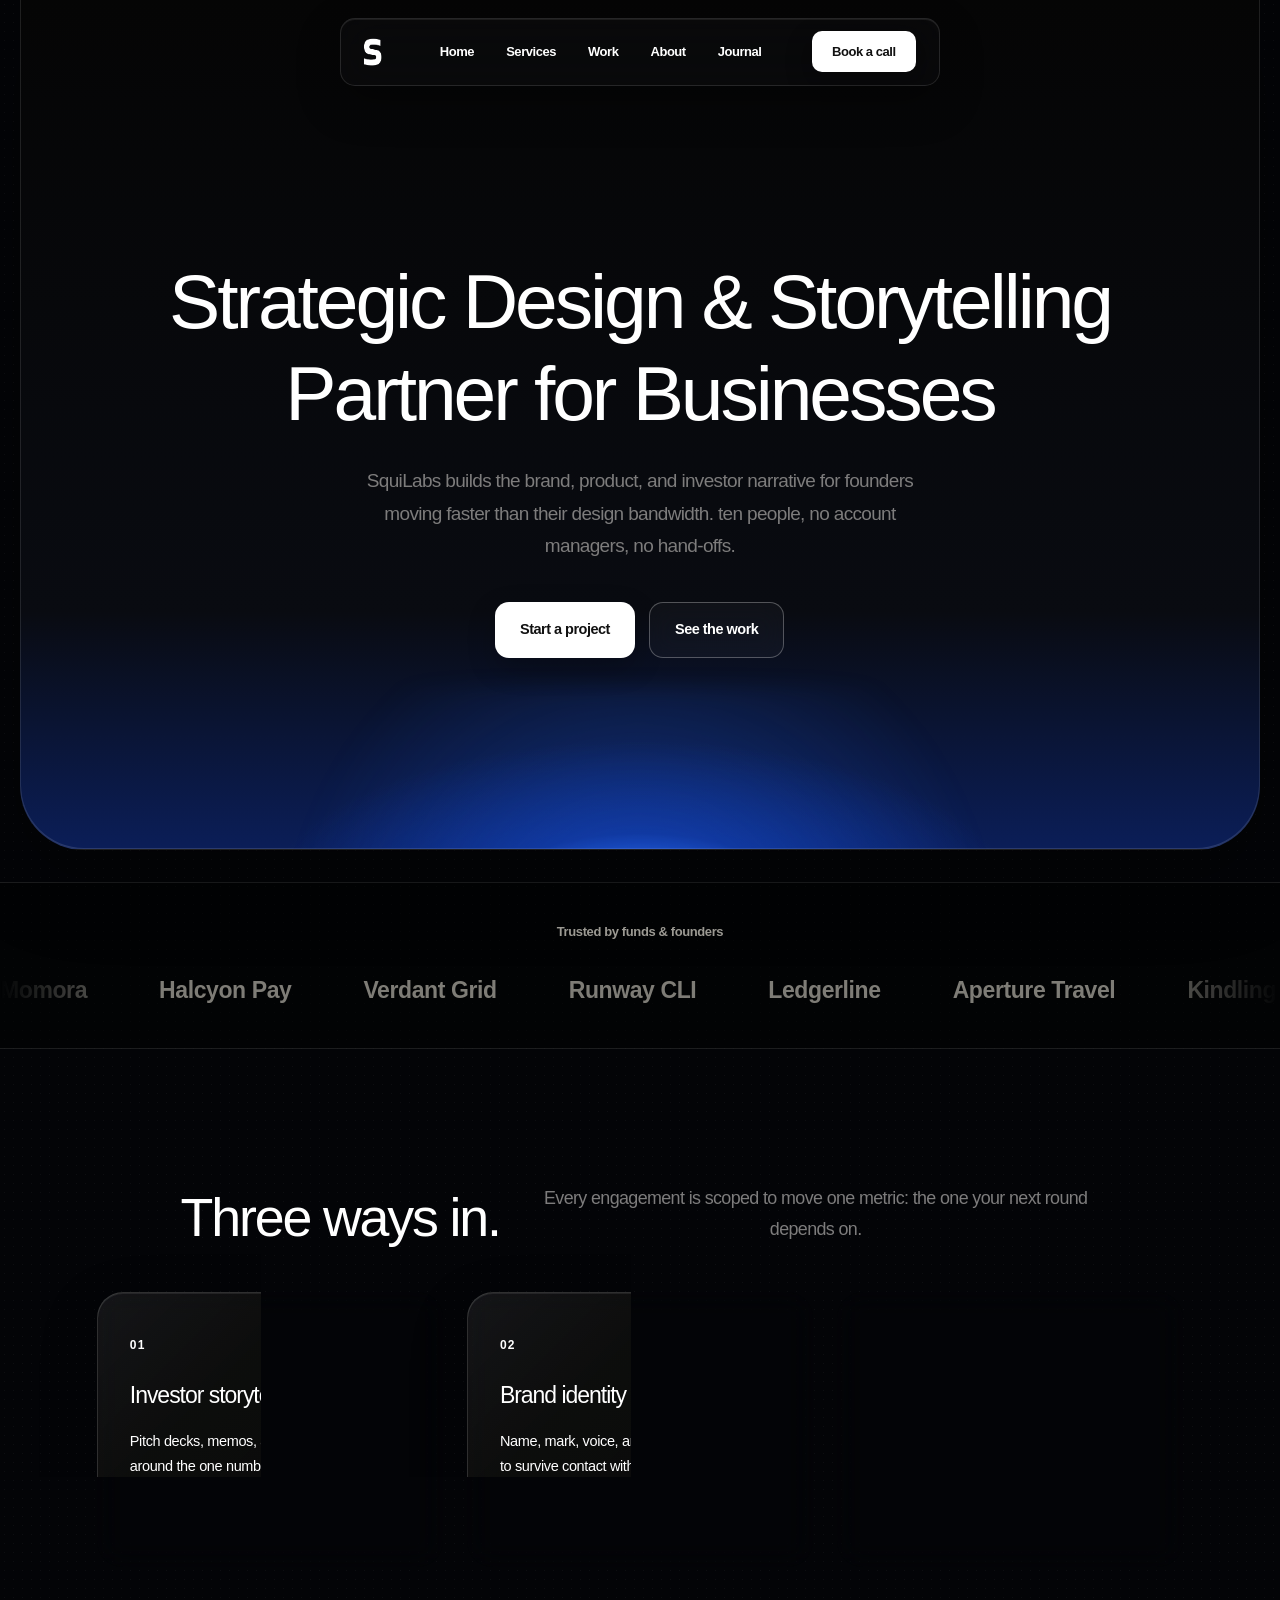
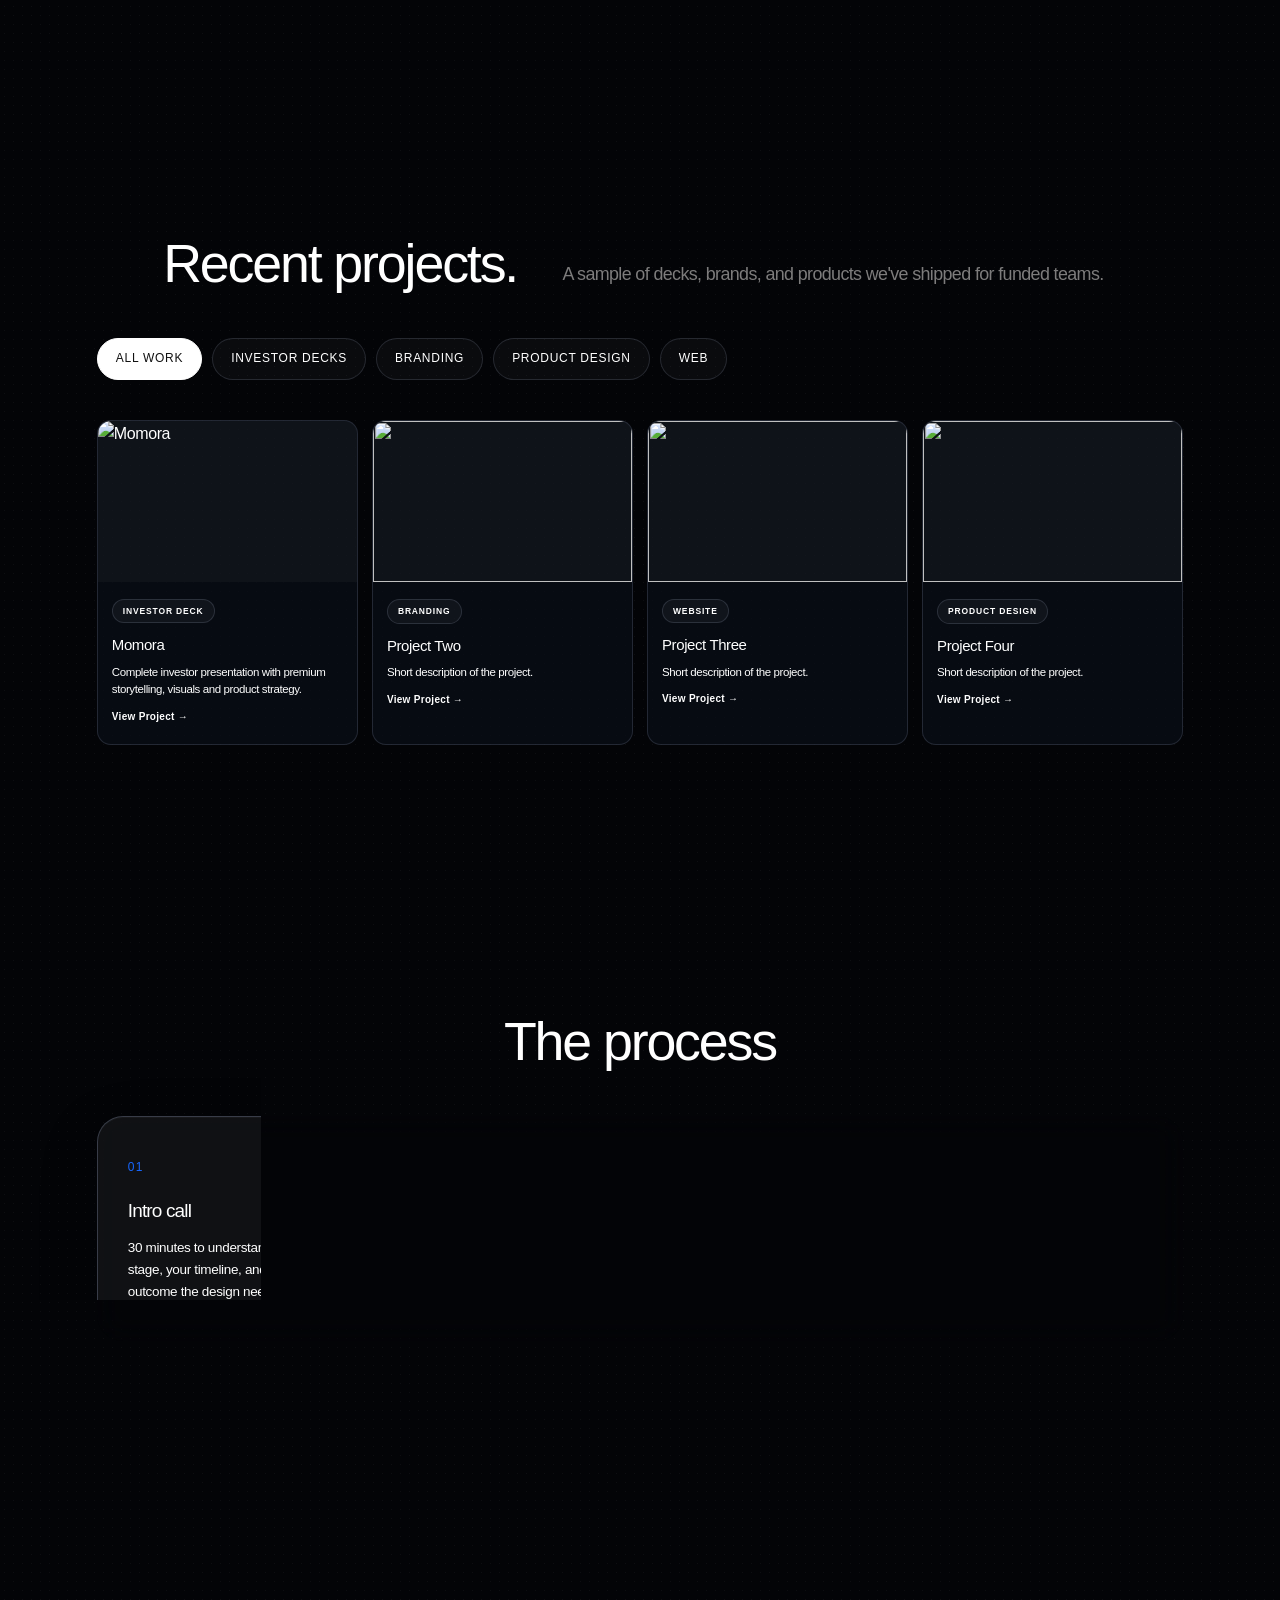
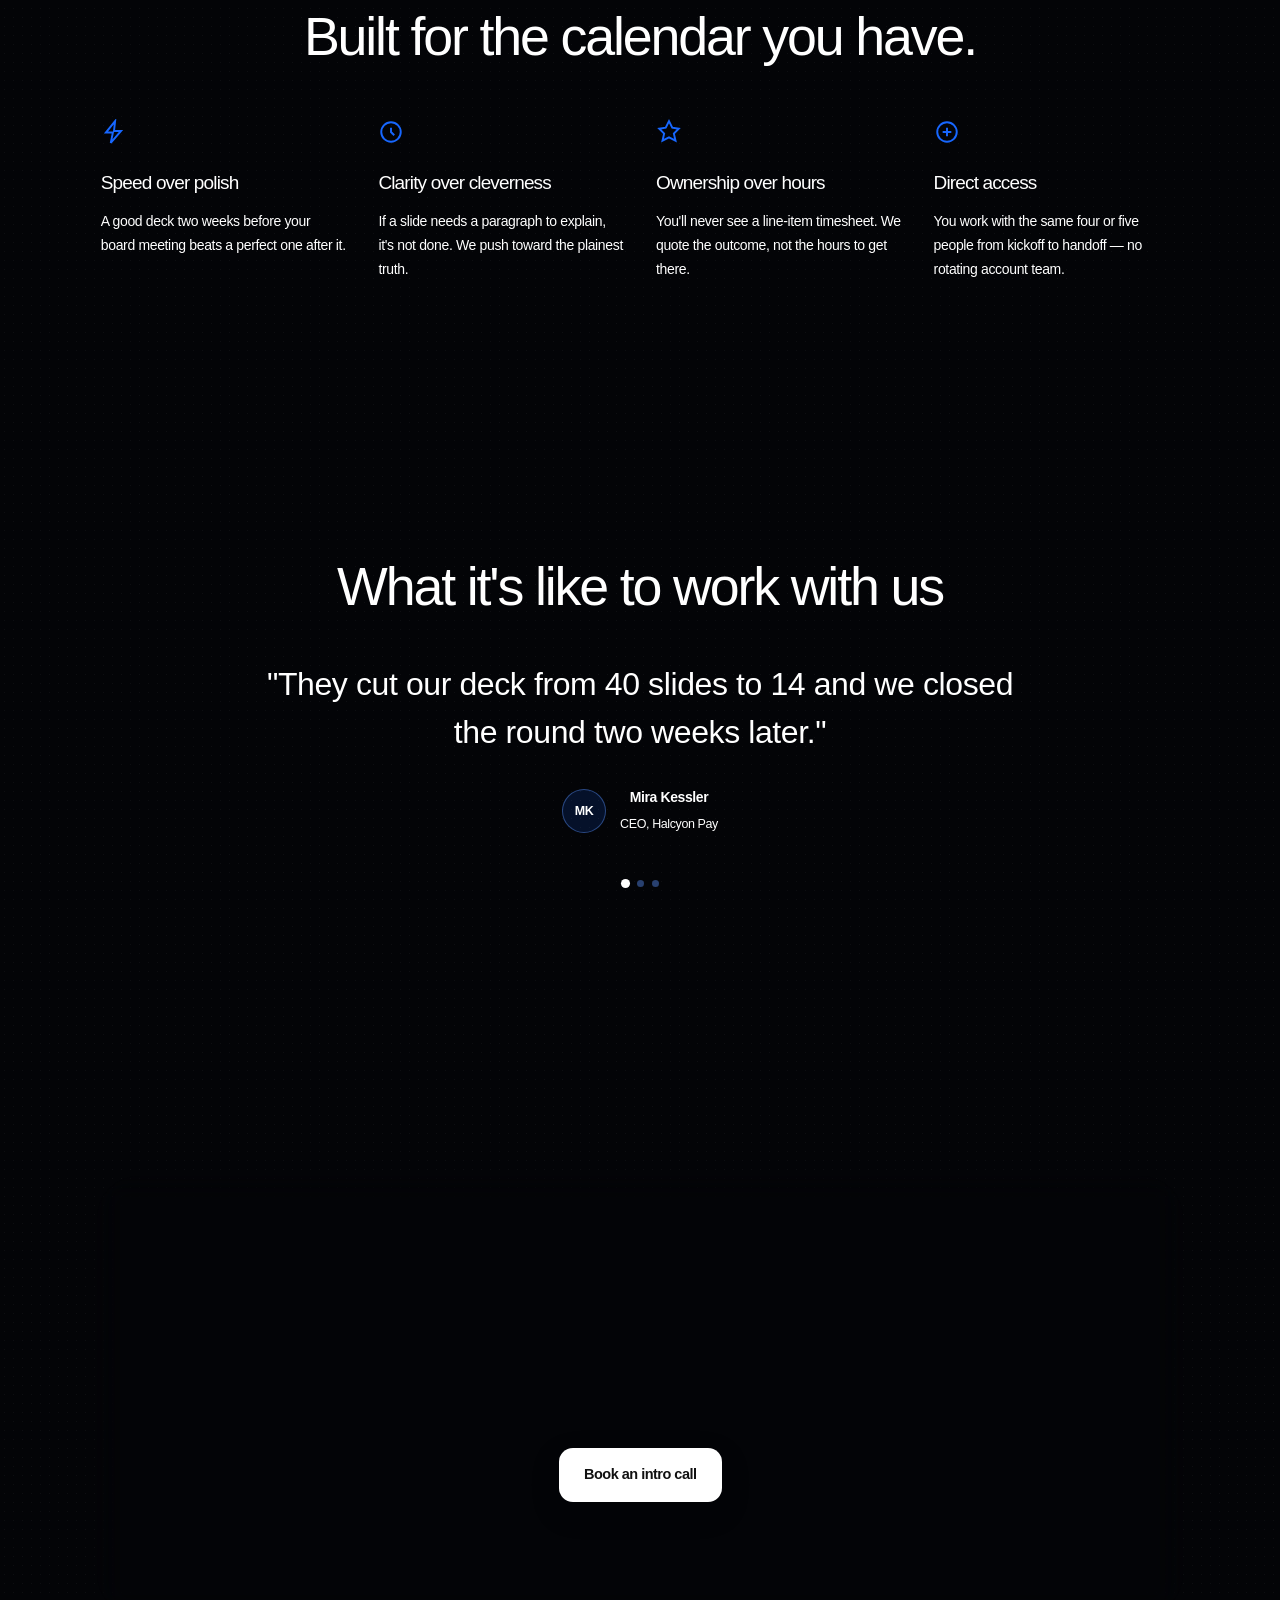
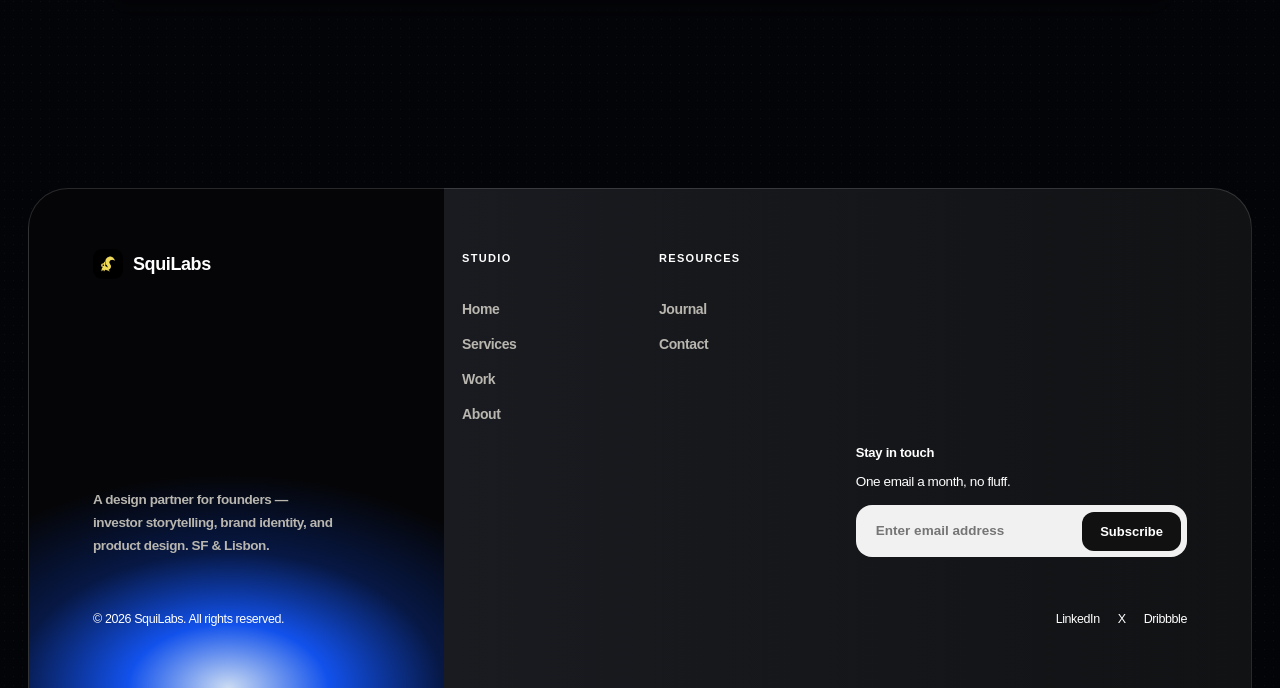
==== index.html @ efbdf88c "Update index.html" ====
<!DOCTYPE html>
<html lang="en">
<head>
<meta charset="UTF-8" />
<meta name="viewport" content="width=device-width, initial-scale=1.0" />
<title>SquiLabs — Design Partner for Funded Teams</title>
<meta name="description" content="SquiLabs is a design partner for founders — investor storytelling, brand identity, and product design for teams moving faster than their design bandwidth." />
<link rel="preconnect" href="https://fonts.googleapis.com">
<link rel="preconnect" href="https://fonts.gstatic.com" crossorigin>
<link href="https://api.fontshare.com/v2/css?f[]=satoshi@400,500,600,700&display=swap" rel="stylesheet">
<link href="https://api.fontshare.com/v2/css?f[]=plus-jakarta-sans@200,300,400,500,600,700,800&display=swap" rel="stylesheet">
<link href="styles.css" rel="stylesheet">
</head>
<body>

<!-- ================= FLOATING NAV ================= -->
<header class="nav-float" id="navFloat">
  <a href="index.html" class="nav-brand">
    <img src="images/squilabs-mark.png" alt="SquiLabs logo">
  </a>
  <nav class="nav-links">
    <a href="index.html">Home</a>
    <a href="#services">Services</a>
    <a href="#work">Work</a>
    <a href="#about">About</a>
    <a href="blog.html">Journal</a>
  </nav>
  <div class="nav-actions">
    <a href="contact.html" class="btn-gold" data-magnetic>Book a call</a>
    <button class="nav-burger" id="navBurger" aria-label="Open menu">
      <span></span><span></span><span></span>
    </button>
  </div>
</header>

<!-- Mobile full-screen menu -->
<div class="nav-overlay" id="navOverlay">
  <nav>
    <a href="index.html">Home</a>
    <a href="#services">Services</a>
    <a href="#work">Work</a>
    <a href="#about">About</a>
    <a href="blog.html">Journal</a>
    <a href="contact.html">Contact</a>
  </nav>
</div>

<main>

  <!-- ================= HERO ================= -->
  <section class="hero-premium" id="heroPremium">
    <div class="hero-glow" aria-hidden="true"></div>
    <div class="hero-mouse-glow" id="heroGlow2" aria-hidden="true"></div>

    <!-- Signature element: three fanned "slide" cards behind the headline —
         a literal reference to the decks SquiLabs actually builds. -->
    <div class="hero-premium-inner">
      <h1 class="display-xl">Strategic Design & Storytelling Partner for Businesses </h1>
      <p class="hero-sub">SquiLabs builds the brand, product, and investor narrative for founders moving faster than their design bandwidth. ten people, no account managers, no hand-offs.</p>
      <div class="hero-cta">
        <a href="contact.html" class="btn-gold" data-magnetic>Start a project</a>
        <a href="projects.html" class="btn-outline" data-magnetic>See the work</a>
      </div>
    </div>

    <div class="hero-scroll-cue"><span></span>Scroll</div>
  </section>

  <!-- ================= PROOF MARQUEE ================= -->
  <section class="proof-strip">
    <p class="proof-label mono">Trusted by funds &amp; founders</p>
    <div class="marquee">
      <div class="marquee-track" data-marquee-track>
        <span>Momora</span>
        <span>Halcyon Pay</span>
        <span>Verdant Grid</span>
        <span>Runway CLI</span>
        <span>Ledgerline</span>
        <span>Aperture Travel</span>
        <span>Kindling Learning</span>
        <span>Ferrous Freight</span>
      </div>
    </div>
  </section>

  <!-- ================= SERVICES ================= -->
  <section class="section-premium" id="services">
    <div class="wrap">
      <div class="section-head-premium reveal">
        <div>
          <h2 class="display-lg">Three ways in.</h2>
        </div>
        <p class="lede-premium">Every engagement is scoped to move one metric: the one your next round depends on.</p>
      </div>

      <div class="services-grid">
        <article class="service-card-premium reveal" style="--i:0">
          <span class="service-index mono">01</span>
          <h3>Investor storytelling</h3>
          <p>Pitch decks, memos, and data rooms built around the one number your round hinges on.</p>
          <a href="services.html" class="service-link">Explore
            <svg width="14" height="14" viewBox="0 0 24 24" fill="none" stroke="currentColor" stroke-width="2"><path d="M5 12h14M13 6l6 6-6 6"/></svg>
          </a>
        </article>
        <article class="service-card-premium reveal" style="--i:1">
          <span class="service-index mono">02</span>
          <h3>Brand identity</h3>
          <p>Name, mark, voice, and system — designed to survive contact with a Series B.</p>
          <a href="services.html" class="service-link">Explore
            <svg width="14" height="14" viewBox="0 0 24 24" fill="none" stroke="currentColor" stroke-width="2"><path d="M5 12h14M13 6l6 6-6 6"/></svg>
          </a>
        </article>
        <article class="service-card-premium reveal" style="--i:2">
          <span class="service-index mono">03</span>
          <h3>Product design</h3>
          <p>UI, UX, and design systems for teams shipping their first real release.</p>
          <a href="services.html" class="service-link">Explore
            <svg width="14" height="14" viewBox="0 0 24 24" fill="none" stroke="currentColor" stroke-width="2"><path d="M5 12h14M13 6l6 6-6 6"/></svg>
          </a>
        </article>
      </div>
    </div>
  </section>

  <!-- ================= FEATURED WORK ================= -->
  <section class="section-premium" id="work">
    <div class="wrap">
      <div class="section-head-premium reveal">
        <div>
          <h2 class="display-lg">Recent projects.</h2>
        </div>
        <p class="lede-premium">A sample of decks, brands, and products we've shipped for funded teams.</p>
      </div>

      <div class="work-filter-bar reveal" id="workFilterBar" role="tablist" aria-label="Filter work by category">
        <button class="work-filter-btn is-active" data-filter="all" type="button">All work</button>
        <button class="work-filter-btn" data-filter="investor-decks" type="button">Investor decks</button>
        <button class="work-filter-btn" data-filter="branding" type="button">Branding</button>
        <button class="work-filter-btn" data-filter="product-design" type="button">Product design</button>
        <button class="work-filter-btn" data-filter="web" type="button">Web</button>
      </div>

      <div class="work-grid" id="workGrid">

        <a href="project-momora.html" class="work-card reveal" data-category="investor-decks">
          <div class="work-card-media">
            <img src=\images\projects\momora\momora.jpg" alt="Momora">
          </div>
          <div class="work-card-body">
            <span class="work-tag">Investor Deck</span>
            <h3>Momora</h3>
            <p>Complete investor presentation with premium storytelling, visuals and product strategy.</p>
            <span class="work-link">View Project →</span>
          </div>
        </a>

        <a href="project-2.html" class="work-card reveal d1" data-category="branding">
          <div class="work-card-media">
            <img src="images/project2.jpg" alt="">
          </div>
          <div class="work-card-body">
            <span class="work-tag">Branding</span>
            <h3>Project Two</h3>
            <p>Short description of the project.</p>
            <span class="work-link">View Project →</span>
          </div>
        </a>

        <a href="project-3.html" class="work-card reveal d2" data-category="web">
          <div class="work-card-media">
            <img src="images/project3.jpg" alt="">
          </div>
          <div class="work-card-body">
            <span class="work-tag">Website</span>
            <h3>Project Three</h3>
            <p>Short description of the project.</p>
            <span class="work-link">View Project →</span>
          </div>
        </a>

        <a href="project-4.html" class="work-card reveal d3" data-category="product-design">
          <div class="work-card-media">
            <img src="images/project4.jpg" alt="">
          </div>
          <div class="work-card-body">
            <span class="work-tag">Product Design</span>
            <h3>Project Four</h3>
            <p>Short description of the project.</p>
            <span class="work-link">View Project →</span>
          </div>
        </a>

      </div>

      <p class="work-empty" id="workEmpty" hidden>No projects in this category yet.</p>
    </div>
  </section>

  <!-- ================= PROCESS ================= -->
  <section class="section-premium">
    <div class="wrap">
      <div class="section-head-premium reveal">
        <div>
          <h2 class="display-lg">The process</h2>
        </div>
      </div>

      <div class="process-steps">
        <div class="process-step reveal" style="--i:0">
          <span class="process-num mono">01</span>
          <h4>Intro call</h4>
          <p>30 minutes to understand your stage, your timeline, and the outcome the design needs to drive.</p>
        </div>
        <div class="process-step reveal" style="--i:1">
          <span class="process-num mono">02</span>
          <h4>Scope &amp; sprint plan</h4>
          <p>A fixed quote and a week-by-week plan before anything is billed. No hourly surprises.</p>
        </div>
        <div class="process-step reveal" style="--i:2">
          <span class="process-num mono">03</span>
          <h4>Design sprints</h4>
          <p>We work in your Slack, sharing drafts every 2–3 days instead of a big reveal at the end.</p>
        </div>
        <div class="process-step reveal" style="--i:3">
          <span class="process-num mono">04</span>
          <h4>Handoff</h4>
          <p>Source files, a usage guideline, and a walkthrough so your team can extend the work.</p>
        </div>
      </div>
    </div>
  </section>

  <!-- ================= WHY CHOOSE US ================= -->
  <section class="section-premium" id="about">
    <div class="wrap">
      <div class="section-head-premium reveal">
        <div>
          <h2 class="display-lg">Built for the calendar you have.</h2>
        </div>
      </div>

      <div class="why-grid">
        <div class="why-card reveal" style="--i:0">
          <svg viewBox="0 0 24 24" fill="none" stroke="currentColor" stroke-width="1.8"><path d="M13 2L4.5 12.5H11L9 22l9.5-11H12z"/></svg>
          <h4>Speed over polish</h4>
          <p>A good deck two weeks before your board meeting beats a perfect one after it.</p>
        </div>
        <div class="why-card reveal" style="--i:1">
          <svg viewBox="0 0 24 24" fill="none" stroke="currentColor" stroke-width="1.8"><circle cx="12" cy="12" r="9"/><path d="M12 8v4l3 3"/></svg>
          <h4>Clarity over cleverness</h4>
          <p>If a slide needs a paragraph to explain, it's not done. We push toward the plainest truth.</p>
        </div>
        <div class="why-card reveal" style="--i:2">
          <svg viewBox="0 0 24 24" fill="none" stroke="currentColor" stroke-width="1.8"><path d="M12 2l3 6 6 1-4.5 4.5L18 20l-6-3-6 3 1.5-6.5L3 9l6-1z"/></svg>
          <h4>Ownership over hours</h4>
          <p>You'll never see a line-item timesheet. We quote the outcome, not the hours to get there.</p>
        </div>
        <div class="why-card reveal" style="--i:3">
          <svg viewBox="0 0 24 24" fill="none" stroke="currentColor" stroke-width="1.8"><path d="M8 12h8M12 8v8"/><circle cx="12" cy="12" r="9"/></svg>
          <h4>Direct access</h4>
          <p>You work with the same four or five people from kickoff to handoff — no rotating account team.</p>
        </div>
      </div>
    </div>
  </section>

  <!-- ================= TESTIMONIALS ================= -->
  <section class="section-premium">
    <div class="wrap">
      <div class="section-head-premium reveal" style="justify-content:center; text-align:center; flex-direction:column; align-items:center;">
        <h2 class="display-lg">What it's like to work with us</h2>
      </div>

      <div class="testimonial-rotator reveal" id="testimonialRotator">
        <div class="testimonial-slide is-active" data-slide>
          <p class="testimonial-quote-lg">"They cut our deck from 40 slides to 14 and we closed the round two weeks later."</p>
          <div class="testimonial-who-lg">
            <span class="avatar-gold">MK</span>
            <div><strong>Mira Kessler</strong><span>CEO, Halcyon Pay</span></div>
          </div>
        </div>
        <div class="testimonial-slide" data-slide>
          <p class="testimonial-quote-lg">"SquiLabs felt like an in-house design team that happened to bill by the sprint."</p>
          <div class="testimonial-who-lg">
            <span class="avatar-gold">DO</span>
            <div><strong>Daniel Osei</strong><span>Founder, Verdant Grid</span></div>
          </div>
        </div>
        <div class="testimonial-slide" data-slide>
          <p class="testimonial-quote-lg">"Our product finally looks as serious as our roadmap. Worth every sprint."</p>
          <div class="testimonial-who-lg">
            <span class="avatar-gold">JL</span>
            <div><strong>Jae Lindqvist</strong><span>CTO, Runway CLI</span></div>
          </div>
        </div>
        <div class="testimonial-dots" data-testimonial-dots></div>
      </div>
    </div>
  </section>

  <!-- ================= CTA ================= -->
  <section class="section-premium">
    <div class="wrap">
      <div class="cta-premium-panel reveal">
        <h2 class="display-lg">Let's design your next chapter.</h2>
        <a href="contact.html" class="btn-gold" data-magnetic>Book an intro call</a>
      </div>
    </div>
  </section>

</main>

<!-- ================= FOOTER ================= -->
<footer class="footer-premium">
  <div class="wrap">
    <div class="footer-premium-top">
      <div class="footer-brand">
        <div class="footer-brand-mark">
          <img src="[data-uri]" alt="SquiLabs logo">
          <span>SquiLabs</span>
        </div>
        <p>A design partner for founders — investor storytelling, brand identity, and product design. SF &amp; Lisbon.</p>
      </div>
      <div class="footer-col">
        <h5>Studio</h5>
        <a href="index.html">Home</a>
        <a href="#services">Services</a>
        <a href="#work">Work</a>
        <a href="#about">About</a>
      </div>
      <div class="footer-col">
        <h5>Resources</h5>
        <a href="blog.html">Journal</a>
        <a href="contact.html">Contact</a>
      </div>
      <div class="footer-newsletter">
        <h5>Stay in touch</h5>
        <p style="font-size:13.5px; color:var(--text-tertiary); margin-bottom:14px;">One email a month, no fluff.</p>
        <form onsubmit="return false;">
          <input type="email" placeholder="Enter email address" aria-label="Email address" required>
          <button type="submit">Subscribe</button>
        </form>
      </div>
    </div>
    <div class="footer-premium-bottom">
      <span>© <span data-year></span> SquiLabs. All rights reserved.</span>
      <div class="footer-social">
        <a href="#">LinkedIn</a>
        <a href="#">X</a>
        <a href="#">Dribbble</a>
      </div>
    </div>
  </div>
</footer>

<script>
/* ==========================================================================
   SQUILABS — premium-home.js
   Motion layer for the redesigned homepage only. Vanilla JS, no
   dependencies. Every function checks its own elements exist first, so
   this file is safe to include on pages that don't have every section.
   ========================================================================== */

document.addEventListener("DOMContentLoaded", () => {
  initNavScroll();
  initMobileNav();
  initReveal();
  initMagnetic();
  initMouseGlow();
  initParallax();
  initMarqueeClone();
  initTestimonialRotator();
  initWorkFilter();
  initYear();
});

/* --------------------------------------------------------------------------
   Floating nav: solidify background + shadow once the page has scrolled
   past the hero glow, so it reads clearly over any section behind it.
   -------------------------------------------------------------------------- */
function initNavScroll() {
  const nav = document.getElementById("navFloat");
  if (!nav) return;

  const onScroll = () => {
    nav.classList.toggle("is-scrolled", window.scrollY > 40);
  };
  onScroll();
  window.addEventListener("scroll", onScroll, { passive: true });
}

/* --------------------------------------------------------------------------
   Mobile nav: full-screen overlay, staggered link entrance handled by CSS
   transition-delay set inline per link.
   -------------------------------------------------------------------------- */
function initMobileNav() {
  const burger = document.getElementById("navBurger");
  const overlay = document.getElementById("navOverlay");
  if (!burger || !overlay) return;

  const links = overlay.querySelectorAll("a");
  links.forEach((link, i) => {
    link.style.transitionDelay = `${i * 60}ms`;
  });

  function open() {
    overlay.classList.add("is-open");
    document.body.classList.add("nav-locked");
  }
  function close() {
    overlay.classList.remove("is-open");
    document.body.classList.remove("nav-locked");
  }

  burger.addEventListener("click", () => {
    overlay.classList.contains("is-open") ? close() : open();
  });
  links.forEach((link) => link.addEventListener("click", close));
  document.addEventListener("keydown", (e) => {
    if (e.key === "Escape") close();
  });
}

/* --------------------------------------------------------------------------
   Fade-up reveal on scroll, staggered via the --i custom property already
   set inline on each element in the HTML.
   -------------------------------------------------------------------------- */
function initReveal() {
  const items = document.querySelectorAll(".reveal");
  if (!items.length) return;

  if (!("IntersectionObserver" in window)) {
    items.forEach((el) => el.classList.add("is-visible"));
    return;
  }

  const observer = new IntersectionObserver(
    (entries) => {
      entries.forEach((entry) => {
        if (entry.isIntersecting) {
          entry.target.classList.add("is-visible");
          observer.unobserve(entry.target);
        }
      });
    },
    { threshold: 0.12, rootMargin: "0px 0px -40px 0px" }
  );

  items.forEach((el) => observer.observe(el));
}

/* --------------------------------------------------------------------------
   Magnetic buttons: elements pull gently toward the cursor while it's
   within a small radius around them, and spring back on leave. Skipped
   entirely for reduced-motion and on coarse (touch) pointers, where a
   hover-based effect has no meaning.
   -------------------------------------------------------------------------- */
function initMagnetic() {
  const targets = document.querySelectorAll("[data-magnetic]");
  if (!targets.length) return;

  const reduceMotion = window.matchMedia("(prefers-reduced-motion: reduce)").matches;
  const isCoarsePointer = window.matchMedia("(pointer: coarse)").matches;
  if (reduceMotion || isCoarsePointer) return;

  const strength = 0.35; // fraction of the offset actually applied

  targets.forEach((el) => {
    el.addEventListener("mousemove", (e) => {
      const rect = el.getBoundingClientRect();
      const offsetX = e.clientX - (rect.left + rect.width / 2);
      const offsetY = e.clientY - (rect.top + rect.height / 2);
      el.style.transform = `translate(${offsetX * strength}px, ${offsetY * strength}px)`;
    });
    el.addEventListener("mouseleave", () => {
      el.style.transform = "translate(0, 0)";
    });
  });
}

/* --------------------------------------------------------------------------
   Mouse-reactive glow in the hero: updates CSS custom properties rather
   than inline background position, so the actual paint stays on the
   compositor and doesn't jank the scroll.
   -------------------------------------------------------------------------- */
function initMouseGlow() {
  const hero = document.getElementById("heroPremium");
  const glow = document.getElementById("heroGlow2");
  if (!hero || !glow) return;

  const reduceMotion = window.matchMedia("(prefers-reduced-motion: reduce)").matches;
  if (reduceMotion) return;

  let ticking = false;
  let lastX = 0;
  let lastY = 0;

  hero.addEventListener("mousemove", (e) => {
    const rect = hero.getBoundingClientRect();
    lastX = ((e.clientX - rect.left) / rect.width) * 100;
    lastY = ((e.clientY - rect.top) / rect.height) * 100;
    if (!ticking) {
      requestAnimationFrame(() => {
        glow.style.setProperty("--mx", `${lastX}%`);
        glow.style.setProperty("--my", `${lastY}%`);
        ticking = false;
      });
      ticking = true;
    }
  });
}

/* --------------------------------------------------------------------------
   Soft parallax on the hero's deck-fan cards while scrolling — a subtle
   depth cue, capped and throttled to rAF so it stays smooth.
   -------------------------------------------------------------------------- */
function initParallax() {
  const fan = document.querySelector(".deck-fan");
  if (!fan) return;

  const reduceMotion = window.matchMedia("(prefers-reduced-motion: reduce)").matches;
  if (reduceMotion) return;

  let ticking = false;

  window.addEventListener(
    "scroll",
    () => {
      if (ticking) return;
      ticking = true;
      requestAnimationFrame(() => {
        const offset = Math.min(window.scrollY * 0.12, 60);
        fan.style.transform = `translate(-50%, calc(-50% + ${offset}px))`;
        ticking = false;
      });
    },
    { passive: true }
  );
}

/* --------------------------------------------------------------------------
   Marquee: duplicate the track content once so the CSS scroll animation
   (translateX 0 → -50%) loops seamlessly with no visible seam.
   -------------------------------------------------------------------------- */
function initMarqueeClone() {
  const track = document.querySelector("[data-marquee-track]");
  if (!track) return;
  track.innerHTML += track.innerHTML;
}

/* --------------------------------------------------------------------------
   Testimonial rotator: crossfades between slides, auto-advances, pauses
   on hover/focus, and supports direct navigation via the dots.
   -------------------------------------------------------------------------- */
function initTestimonialRotator() {
  const root = document.getElementById("testimonialRotator");
  if (!root) return;

  const slides = Array.from(root.querySelectorAll("[data-slide]"));
  const dotsWrap = root.querySelector("[data-testimonial-dots]");
  if (!slides.length || !dotsWrap) return;

  let index = 0;
  let timer = null;
  const interval = 6000;

  const dots = slides.map((_, i) => {
    const dot = document.createElement("button");
    dot.setAttribute("aria-label", `Show testimonial ${i + 1}`);
    if (i === 0) dot.classList.add("is-active");
    dot.addEventListener("click", () => goTo(i));
    dotsWrap.appendChild(dot);
    return dot;
  });

  function goTo(i) {
    slides[index].classList.remove("is-active");
    dots[index].classList.remove("is-active");
    index = (i + slides.length) % slides.length;
    slides[index].classList.add("is-active");
    dots[index].classList.add("is-active");
  }

  function start() {
    stop();
    timer = setInterval(() => goTo(index + 1), interval);
  }
  function stop() {
    if (timer) clearInterval(timer);
  }

  root.addEventListener("mouseenter", stop);
  root.addEventListener("mouseleave", start);
  root.addEventListener("focusin", stop);
  root.addEventListener("focusout", start);

  start();
}

/* --------------------------------------------------------------------------
   Featured work filter: toggles which work cards are visible based on the
   active filter pill. Purely presentational — filtering happens client
   side against each card's data-category attribute.
   -------------------------------------------------------------------------- */
function initWorkFilter() {
  const bar = document.getElementById("workFilterBar");
  const grid = document.getElementById("workGrid");
  if (!bar || !grid) return;

  const buttons = Array.from(bar.querySelectorAll("[data-filter]"));
  const cards = Array.from(grid.querySelectorAll("[data-category]"));
  const empty = document.getElementById("workEmpty");

  function applyFilter(filter) {
    let visibleCount = 0;
    cards.forEach((card) => {
      const match = filter === "all" || card.dataset.category === filter;
      card.classList.toggle("is-hidden", !match);
      if (match) visibleCount++;
    });
    if (empty) empty.hidden = visibleCount !== 0;
  }

  buttons.forEach((btn) => {
    btn.addEventListener("click", () => {
      buttons.forEach((b) => b.classList.remove("is-active"));
      btn.classList.add("is-active");
      applyFilter(btn.dataset.filter);
    });
  });
}

/* --------------------------------------------------------------------------
   Footer year
   -------------------------------------------------------------------------- */
function initYear() {
  document.querySelectorAll("[data-year]").forEach((el) => {
    el.textContent = new Date().getFullYear();
  });
}

</script>
</body>
</html>
---- styles.css ----
/* ==========================================================================
   SQUILABS — Site Stylesheet
   Single consolidated stylesheet for the homepage and inner pages
   (services, project case studies). Organized by component, in the
   order components appear on the homepage; project-page-only rules live
   in "Case study" near the end. All responsive rules are grouped into
   one "Responsive" block at the very end, ordered from widest to
   narrowest breakpoint.
   ========================================================================== */

/* ==========================================================================
   Design tokens
   ========================================================================== */
:root {
  --bg: #030407;
  --bg-raised: #090c14;
  --card: rgba(10,14,24,.74);
  --card-hover: rgba(14,23,47,.9);
  --accent: #1767ff;
  --accent-soft: rgba(23,103,255,.14);
  --accent-glow: rgba(23,103,255,.5);
  --border: rgba(204,220,255,.14);
  --border-strong: rgba(92,148,255,.42);
  --text-primary: #ffffff;
  --text-secondary: #ffffff;
  --text-tertiary: #ffffff;
  --font-display: "cabinet-grotesk", -apple-system, BlinkMacSystemFont, "Segoe UI", sans-serif;
  --font-body: "Satoshi", -apple-system, BlinkMacSystemFont, "Segoe UI", sans-serif;
  --radius-sm: 14px;
  --radius-md: 26px;
  --radius-lg: 42px;
  --ease: cubic-bezier(0.16, 1, 0.3, 1);
  --ease-soft: cubic-bezier(0.22, 1, 0.36, 1);
  --gutter: clamp(24px, 6vw, 96px);
}

/* ==========================================================================
   Reset
   ========================================================================== */
* {
  margin: 0;
  padding: 0;
  box-sizing: border-box;
}
html {
  scroll-behavior: smooth;
  -webkit-font-smoothing: antialiased;
}
body {
  background: var(--bg);
  color: var(--text-primary);
  font-family: var(--font-body);
  font-size: 16px;
  line-height: 1.65;
  overflow-x: hidden;
  font-weight: 500;
  background-color: var(--bg);
  background-image: radial-gradient(rgba(255,255,255,.04) .75px, transparent .75px);
  background-size: 9px 9px;
  letter-spacing: -.025em;
}
img, svg {
  display: block;
  max-width: 100%;
}
a {
  color: inherit;
  text-decoration: none;
}
ul {
  list-style: none;
}
button {
  font: inherit;
  cursor: pointer;
  border: none;
  background: none;
  color: inherit;
}
input {
  font: inherit;
  color: inherit;
}
::selection {
  background: var(--accent);
  color: #0a0a0a;
}
a:focus-visible, button:focus-visible, input:focus-visible {
  outline: 2px solid var(--accent);
  outline-offset: 3px;
  border-radius: 4px;
}

/* ==========================================================================
   Typography
   ========================================================================== */
.display-xl {
  font-family: var(--font-display);
  font-optical-sizing: auto;
  font-weight: 400;
  font-size: clamp(54px, 7vw, 104px);
  line-height: .94;
  letter-spacing: -0.015em;
  color: var(--text-primary);
}
.display-lg {
  font-family: var(--font-display);
  font-optical-sizing: auto;
  font-weight: 400;
  font-size: clamp(38px, 4.2vw, 58px);
  line-height: .98;
  letter-spacing: -0.01em;
  color: var(--text-primary);
}
.display-md {
  font-family: var(--font-display);
  font-weight: 400;
  font-size: clamp(24px, 2.6vw, 32px);
  line-height: 1.2;
  color: var(--text-primary);
}
em {
  font-style: normal;
  color: inherit;
  font-weight: inherit;
}
.eyebrow-gold {
  display: inline-flex;
  align-items: center;
  gap: 10px;
  font-family: var(--font-body);
  font-size: 12px;
  letter-spacing: .04em;
  text-transform: none;
  color: var(--accent);
  font-weight: 400;
}
.eyebrow-gold::before {
  content: "";
  width: 20px;
  height: 1px;
  background: var(--accent);
}
.lede-premium {
  font-size: clamp(16px, 1.4vw, 19px);
  color: #9e9c96;
  max-width: 52ch;
  line-height: 1.7;
  font-weight: 400;
}
.mono {
  font-family: var(--font-mono);
}
.display-xl, .display-lg, .display-md {
  font-family: var(--font-display);
  font-weight: 400;
  letter-spacing: -0.04em;

}
.section-head-premium .lede-premium {
  width: 100%;
  max-width: 57ch;
}

/* ==========================================================================
   Layout helpers
   ========================================================================== */
.wrap {
  max-width: 1240px;
  margin: 0 auto;
  padding: 0 var(--gutter);
}
.section-premium {
  padding: clamp(82px, 10vw, 136px) 0;
  position: relative;
}
.section-head-premium {
  display: flex;
  justify-content: center;
  align-items: flex-end;
  gap: 32px;
  margin-bottom: 48px;
  flex-wrap: wrap;
  text-align: center;
}
.section-head-premium .display-lg {
  margin-top: 14px;
}
.reveal {
  opacity: 0;
  transform: translateY(26px);
  transition: opacity 0.9s var(--ease-soft), transform 0.9s var(--ease-soft);
  transition-delay: calc(var(--i, 0) * 90ms);
}
.reveal.is-visible {
  opacity: 1;
  transform: translateY(0);
}

/* ==========================================================================
   Floating navigation
   ========================================================================== */
.nav-float {
  position: fixed;
  top: 18px;
  left: 50%;
  transform: translateX(-50%);
  width: calc(100% - 28px);
  height: 68px;
  display: flex;
  align-items: center;
  justify-content: space-between;
  padding: 8px 8px 8px 8px;
  border-radius: 15px;
  background: rgba(18, 18, 20, 0.38);
  backdrop-filter: blur(22px) saturate(160%);
  -webkit-backdrop-filter: blur(22px) saturate(160%);
  border: 1px solid rgba(255, 255, 255, 0.10);
  box-shadow: inset 0 1px 0 rgba(255, 255, 255, 0.08),
    0 16px 44px rgba(0, 0, 0, 0.32);
  z-index: 1000;
  min-height: 62px;
  border-color: rgba(255,255,255,.12);
  max-width: 600px;
  transition: background 0.4s var(--ease), border-color 0.4s var(--ease), box-shadow 0.4s var(--ease), width 0.4s var(--ease), padding 0.4s var(--ease);
}
.nav-float.is-scrolled {
  background: rgba(14, 14, 15, 0.58);
  border-color: rgba(255, 255, 255, 0.14);
  box-shadow: inset 0 1px 0 rgba(255, 255, 255, 0.08),
    0 18px 48px rgba(0, 0, 0, 0.4);
}
.nav-brand {
  display: flex;
  align-items: center;
  gap: 10px;
  flex-shrink: 0;
}
.nav-brand img {
  width: 40px;
  height: 40px;
  border-radius: 6px;
  padding-left: 8px;
}
.nav-brand span {
  font-family: var(--font-display);
  font-size: 14.5px;
  font-weight: 600;
  color: var(--text-primary);
  letter-spacing: -0.01em;
}
.nav-links {
  display: flex;
  align-items: center;
  gap: 2px;
}
.nav-links a {
  padding: 9px 15px;
  border-radius: 25px;
  font-size: 13px;
  color: var(--text-secondary);
  transition: color 0.25s var(--ease), background 0.25s var(--ease);
  font-weight: 500;
  position: relative;
  background: transparent;
}
.nav-links a:hover {
  color: #fff;
  background: rgba(40, 40, 42, 0.65);
}
.nav-actions {
  display: flex;
  align-items: left;
  gap: 2px;
  flex-shrink: 0;
  padding-right: 15px;
}
.nav-burger {
  display: none;
  width: 40px;
  height: 40px;
  border-radius: 15%;
  border: 1px solid rgba(255, 255, 255, 0.16);
  align-items: center;
  justify-content: center;
  flex-direction: column;
  gap: 2px;
  background: rgba(255, 255, 255, 0.03);
  flex-shrink: 0;
  transition: background 0.25s var(--ease), border-color 0.25s var(--ease);
}
.nav-burger span {
  width: 15px;
  height: 1.4px;
  background: var(--text-primary);
  border-radius: 2px;
  transition: transform 0.3s var(--ease), opacity 0.3s var(--ease);
}
.nav-overlay {
  position: fixed;
  inset: 0;
  z-index: 190;
  background: rgba(8, 8, 9, 0.85);
  backdrop-filter: blur(24px) saturate(160%);
  display: flex;
  align-items: center;
  justify-content: center;
  opacity: 0;
  visibility: hidden;
  transition: opacity 0.4s var(--ease), visibility 0.4s var(--ease);
  -webkit-backdrop-filter: blur(24px) saturate(160%);
}
.nav-overlay.is-open {
  opacity: 1;
  visibility: visible;
}
.nav-overlay nav {
  display: flex;
  flex-direction: column;
  align-items: center;
  gap: 22px;
}
.nav-overlay a {
  font-family: var(--font-display);
  font-size: clamp(30px, 8vw, 44px);
  color: var(--text-primary);
  opacity: 0;
  transform: translateY(16px);
  transition: opacity 0.5s var(--ease-soft), transform 0.5s var(--ease-soft), color 0.25s;
}
.nav-overlay.is-open a {
  opacity: 1;
  transform: translateY(0);
}
.nav-overlay a:hover {
  color: #fff;
}
body.nav-locked {
  overflow: hidden;
}
.nav-actions .btn-gold {
  padding: 10px 20px;
  font-size: 13px;
  border-radius: 10px;
}
.nav-links a.is-active {
  color: #fff;
  background: rgba(255,255,255,.1);
}
.nav-links a, .nav-actions .btn-gold, .btn-gold, .btn-outline {
  font-family: var(--font-body);
  font-weight: 600;
  letter-spacing: -.035em;
}
.nav-links a:hover, .footer-col a:hover, .footer-social a:hover, .marquee-track span:hover {
  color: #fff;
  transform: scale(1.04);
}
.nav-burger:hover {
  background: rgba(40, 40, 42, 0.7);
  border-color: rgba(255, 255, 255, 0.28);
}

/* ==========================================================================
   Buttons
   ========================================================================== */
.btn-gold, .btn-outline {
  position: relative;
  display: inline-flex;
  align-items: center;
  justify-content: center;
  gap: 8px;
  padding: 15px 25px;
  border-radius: 14px;
  font-size: 14.5px;
  font-weight: 750;
  white-space: nowrap;
  transition: transform 0.3s var(--ease), box-shadow 0.3s var(--ease), border-color 0.3s, color 0.3s;
}
.btn-gold {
  background: #fff;
  color: #111;
  box-shadow: 0 10px 28px rgba(0,0,0,.22);
}
.btn-gold:hover {
  box-shadow: 0 13px 30px rgba(0,0,0,.28);
  background: #fff;
  color: #111;
  filter: brightness(1.04);
}
.btn-outline {
  border: 1px solid var(--border-strong);
  color: #fff;
  background: rgba(255,255,255,.03);
  border-color: rgba(255,255,255,.28);
  backdrop-filter: blur(12px);
}
.btn-outline:hover {
  border-color: rgba(255,255,255,.55);
  color: #fff;
  background: rgba(255,255,255,.1);
  transform: scale(1.035);
}
[data-magnetic] {
  will-change: transform;
}

/* ==========================================================================
   Hero
   ========================================================================== */
.hero-premium {
  position: relative;
  min-height: min(850px, 100vh);
  display: flex;
  flex-direction: column;
  align-items: center;
  justify-content: center;
  text-align: center;
  padding: 170px var(--gutter) 106px;
  overflow: hidden;
  background: radial-gradient(55% 34% at 50% 106%, rgba(220,235,255,.95) 0%, rgba(46,112,255,.83) 9%, rgba(13,54,169,.55) 23%, transparent 55%), linear-gradient(180deg, #050505 0%, #090b11 72%, #0b1e58 100%);
  margin: 0 20px;
  border: 1px solid rgba(255,255,255,.1);
  border-top: 0;
  border-radius: 0 0 64px 64px;
  box-shadow: inset 0 -1px 0 rgba(255,255,255,.13), 0 28px 80px rgba(0,0,0,.34);
  font-family: plus jakarta sans, -apple-system, BlinkMacSystemFont, "Segoe UI", sans-serif;
}
.hero-glow {
  position: absolute;
  top: auto;
  left: 50%;
  width: 960px;
  height: 520px;
  transform: translate(-50%, 0);
  background: radial-gradient(circle, rgba(31,102,255,.38), transparent 65%);
  filter: blur(10px);
  pointer-events: none;
  z-index: 0;
  bottom: -42%;
}
.hero-mouse-glow {
  position: absolute;
  top: 0;
  left: 0;
  width: 520px;
  height: 520px;
  border-radius: 50%;
  background: radial-gradient(circle, rgba(200, 168, 106, 0.16) 0%, transparent 70%);
  transform: translate(calc(var(--mx, 50%) - 50%), calc(var(--my, 50%) - 50%));
  pointer-events: none;
  z-index: 0;
  opacity: 0;
  transition: opacity 0.6s var(--ease);
  display: none;
}
.hero-premium:hover .hero-mouse-glow {
  opacity: 1;
}

.hero-premium-inner {
  position: relative;
  z-index: 2;
  display: flex;
  flex-direction: column;
  align-items: center;
  max-width: 1200px;
}
.hero-premium-inner .eyebrow-gold {
  margin-bottom: 22px;
  color: var(--accent);
  font-weight: 700;
  font-family: noto sans, sans-serif;
}

.hero-premium-inner .display-xl {
  max-width: 40ch;
  font-size: clamp(48px, 6vw, 88px);
  font-family: plus jakarta sans, -apple-system, BlinkMacSystemFont, "Segoe UI", sans-serif;
  font-weight: 400;
  line-height: 1.2;
  letter-spacing: -0.04em;
}

.hero-sub {
  margin-top: 26px;
  font-size: clamp(16px, 1.6vw, 19px);
  color: #5f5f5d;
  max-width: 55ch;
  line-height: 1.7;
  font-weight: 600;
  font-family: noto sans, sans-serif;
}

.hero-cta {
  margin-top: 40px;
  display: flex;
  gap: 14px;
  flex-wrap: wrap;
  justify-content: center;
}

.hero-scroll-cue {
  position: absolute;
  bottom: 40px;
  left: 50%;
  transform: translateX(-50%);
  display: none;
  flex-direction: column;
  align-items: center;
  gap: 10px;
  font-family: var(--font-mono);
  font-size: 11px;
  letter-spacing: 0.14em;
  text-transform: uppercase;
  color: var(--text-tertiary);
  z-index: 2;
}
.hero-scroll-cue span {
  width: 1px;
  height: 34px;
  background: linear-gradient(var(--accent), transparent);
  animation: scrollCue 2.2s ease-in-out infinite;
}
.hero-sub, .lede-premium {
  font-family: var(--font-body);
  font-weight: 500;
  letter-spacing: -.035em;
}
.hero-sub, .lede-premium, .proof-label, .marquee-track span, .service-card-premium p, .process-step p, .why-card p, .footer-brand p, .footer-col a, .footer-col h5, .footer-premium-bottom, .testimonial-who-lg span, .footer-social a {
  color: #7d7c7c;
}
@keyframes deckFloat {
  0%,
  100% {
  translate: 0 0;
  }
  50% {
  translate: 0 -10px;
  }
}
@keyframes scrollCue {
  0% {
  opacity: 0.2;
  transform: scaleY(0.4);
  transform-origin: top;
  }
  50% {
  opacity: 1;
  transform: scaleY(1);
  }
  100% {
  opacity: 0.2;
  transform: scaleY(0.4);
  transform-origin: bottom;
  }
}

/* ==========================================================================
   Proof marquee
   ========================================================================== */
.proof-strip {
  padding: 38px 0;
  border-top: 1px solid var(--border);
  border-bottom: 1px solid var(--border);
  margin-top: 32px;
  border-color: rgba(255,255,255,.1);
  background: rgba(3,3,3,.58);
}
.proof-label {
  text-align: center;
  font-size: 13px;
  letter-spacing: -.03em;
  text-transform: none;
  color: #a09e97;
  margin-bottom: 30px;
  font-family: var(--font-body);
  font-weight: 750;
}
.marquee {
  overflow: hidden;
  mask-image: linear-gradient(90deg, transparent, #000 12%, #000 88%, transparent);
  -webkit-mask-image: linear-gradient(90deg, transparent, #000 12%, #000 88%, transparent);
}
.marquee-track {
  display: flex;
  width: max-content;
  gap: 72px;
  animation: marqueeScroll 34s linear infinite;
}
.marquee:hover .marquee-track {
  animation-play-state: paused;
}
.marquee-track span {
  font-family: var(--font-body);
  font-size: 23px;
  font-weight: 750;
  color: #7e7c76;
  white-space: nowrap;
  transition: color 0.3s;
}
.marquee-track span:hover {
  color: var(--accent);
}
@keyframes marqueeScroll {
  from {
  transform: translateX(0);
  }
  to {
  transform: translateX(-50%);
  }
}

/* ==========================================================================
   Services
   ========================================================================== */
.services-grid {
  display: grid;
  grid-template-columns: repeat(3, 1fr);
  gap: 24px;
}
.service-card-premium {
  position: relative;
  background: var(--card);
  border: 1px solid var(--border);
  border-radius: var(--radius-md);
  padding: 38px 32px;
  transition: transform 0.4s var(--ease), border-color 0.4s var(--ease), background 0.4s var(--ease);
}
.service-card-premium:hover {
  transform: translateY(-5px) scale(1.008);
  border-color: rgba(255,255,255,.3);
  background: rgba(16,16,18,.88);
}
.service-index {
  font-size: 12px;
  color: var(--accent);
  letter-spacing: 0.1em;
}
.service-card-premium h3 {
  font-family: var(--font-display);
  font-weight: 500;
  font-size: 23px;
  margin-top: 20px;
  color: var(--text-primary);
}
.service-card-premium p {
  margin-top: 14px;
  font-size: 14.5px;
  color: var(--text-secondary);
  line-height: 1.7;
}
.service-link {
  display: inline-flex;
  align-items: center;
  gap: 8px;
  margin-top: 26px;
  font-size: 13.5px;
  color: var(--accent);
  font-weight: 600;
}
.service-link svg {
  transition: transform 0.3s var(--ease);
}
.service-card-premium:hover .service-link svg {
  transform: translateX(4px);
}
.service-card-premium, .process-steps, .cta-premium-panel {
  border-color: rgba(255,255,255,.15);
  background: linear-gradient(135deg, rgba(255,255,255,.07), rgba(17,17,15,.72) 34%, rgba(10,10,10,.86));
  box-shadow: inset 0 1px 0 rgba(255,255,255,.08), 0 20px 60px rgba(0,0,0,.18);
  backdrop-filter: blur(16px);
  -webkit-backdrop-filter: blur(16px);
}
.service-card-premium h3, .process-step h4, .why-card h4 {
  font-family: var(--font-display);
  font-weight: 500;
  letter-spacing: -.045em;
}
.service-index, .service-link {
  color: var(--accent);
  font-weight: 700;
}
.service-card-premium p, .process-step p, .why-card p {
  font-weight: 500;
  letter-spacing: -.025em;
}
.eyebrow-gold, .service-index, .service-link {
  color: #fff;
}
.service-index, .service-link, .process-num, .why-card svg, .eyebrow-gold {
  color: #fff;
}
.service-link:hover {
  color: #fff;
  transform: scale(1.04);
}

/* ==========================================================================
   Featured work
   ========================================================================== */
.work-filter-bar {
  display: flex;
  flex-wrap: wrap;
  gap: 10px;
  margin-bottom: 40px;
}
.work-filter-btn {
  font-family: var(--font-mono);
  font-size: 12px;
  letter-spacing: 0.06em;
  text-transform: uppercase;
  color: var(--text-secondary);
  background: rgba(255, 255, 255, 0.03);
  border: 1px solid var(--border);
  border-radius: 999px;
  padding: 10px 18px;
  cursor: pointer;
  transition: color 0.3s var(--ease), background 0.3s var(--ease), border-color 0.3s var(--ease);
}
.work-filter-btn:hover {
  color: #fff;
  border-color: rgba(255, 255, 255, 0.32);
}
.work-filter-btn.is-active {
  color: #111;
  background: #fff;
  border-color: #fff;
}
.work-grid {
  display: grid;
  grid-template-columns: repeat(4, 1fr);
  gap: 14px;
}
.work-card {
  position: relative;
  display: flex;
  flex-direction: column;
  overflow: hidden;
  text-decoration: none;
  color: inherit;
  background: var(--card);
  border: 1px solid var(--border);
  border-radius: var(--radius-sm);
  transition: transform 0.4s var(--ease), border-color 0.4s var(--ease), background 0.4s var(--ease);
}
.work-card:hover {
  transform: translateY(-8px);
  border-color: rgba(255, 255, 255, 0.3);
  background: var(--card-hover);
}
.work-card.is-hidden {
  display: none;
}
.work-card-media {
  overflow: hidden;
  aspect-ratio: 16 / 10;
  background: rgba(255, 255, 255, 0.03);
}
.work-card-media img {
  width: 100%;
  height: 100%;
  object-fit: cover;
  transition: transform 0.6s ease;
}
.work-card:hover .work-card-media img {
  transform: scale(1.06);
}
.work-card-body {
  padding: 14px 14px 16px;
}
.work-tag {
  display: inline-flex;
  align-items: center;
  width: fit-content;
  padding: 4px 10px;
  border-radius: 999px;
  background: rgba(255, 255, 255, 0.04);
  border: 1px solid var(--border);
  color: #fff;
  font-family: var(--font-mono);
  font-size: 8.5px;
  font-weight: 600;
  letter-spacing: 0.1em;
  text-transform: uppercase;
}
.work-card h3 {
  font-family: var(--font-display);
  font-weight: 500;
  font-size: 15px;
  margin-top: 10px;
  color: var(--text-primary);
}
.work-card p {
  margin-top: 6px;
  font-size: 11.5px;
  color: var(--text-secondary);
  line-height: 1.5;
  display: -webkit-box;
  -webkit-line-clamp: 2;
  -webkit-box-orient: vertical;
  overflow: hidden;
}
.work-link {
  display: inline-flex;
  align-items: center;
  gap: 6px;
  margin-top: 10px;
  font-size: 10px;
  font-weight: 600;
  letter-spacing: 0.03em;
  color: var(--text-primary);
  transition: transform 0.35s ease, color 0.35s ease;
}
.work-card:hover .work-link {
  transform: translateX(4px);
  color: #fff;
}
.work-empty {
  text-align: center;
  color: var(--text-secondary);
  font-size: 14px;
  padding: 40px 0 8px;
}

/* ==========================================================================
   Process
   ========================================================================== */
.process-steps {
  display: grid;
  grid-template-columns: repeat(4, 1fr);
  gap: 1px;
  background: var(--border);
  border: 1px solid var(--border);
  border-radius: var(--radius-md);
  overflow: hidden;
}
.process-step {
  background: rgba(4,4,4,.55);
  padding: 36px 30px;
}
.process-num {
  font-size: 12px;
  color: var(--accent);
  letter-spacing: 0.1em;
}
.process-step h4 {
  font-family: var(--font-display);
  font-weight: 500;
  font-size: 19px;
  margin: 16px 0 10px;
  color: var(--text-primary);
}
.process-step p {
  font-size: 13.5px;
  color: var(--text-secondary);
  line-height: 1.65;
}

/* ==========================================================================
   Why choose us
   ========================================================================== */
.why-grid {
  display: grid;
  grid-template-columns: repeat(4, 1fr);
  gap: 24px;
}
.why-card {
  padding: 8px 4px;
}
.why-card svg {
  width: 26px;
  height: 26px;
  color: var(--accent);
  margin-bottom: 22px;
}
.why-card h4 {
  font-family: var(--font-display);
  font-weight: 500;
  font-size: 19px;
  color: var(--text-primary);
}
.why-card p {
  margin-top: 12px;
  font-size: 14px;
  color: var(--text-secondary);
  line-height: 1.7;
}

/* ==========================================================================
   Testimonial rotator
   ========================================================================== */
.testimonial-rotator {
  position: relative;
  max-width: 760px;
  margin: 0 auto;
  text-align: center;
  min-height: 260px;
}
.testimonial-slide {
  position: absolute;
  inset: 0;
  opacity: 0;
  visibility: hidden;
  transform: translateY(10px);
  transition: opacity 0.6s var(--ease-soft), transform 0.6s var(--ease-soft), visibility 0.6s;
}
.testimonial-slide.is-active {
  opacity: 1;
  visibility: visible;
  transform: translateY(0);
  position: relative;
}
.testimonial-quote-lg {
  font-family: var(--font-display);
  font-weight: 460;
  font-size: clamp(22px, 3vw, 32px);
  line-height: 1.5;
  color: var(--text-primary);
}
.testimonial-who-lg {
  margin-top: 30px;
  display: flex;
  align-items: center;
  justify-content: center;
  gap: 14px;
}
.avatar-gold {
  width: 44px;
  height: 44px;
  border-radius: 50%;
  background: var(--accent-soft);
  border: 1px solid var(--border-strong);
  color: var(--accent);
  display: flex;
  align-items: center;
  justify-content: center;
  font-family: var(--font-mono);
  font-size: 12.5px;
  font-weight: 700;
  flex-shrink: 0;
}
.testimonial-who-lg strong {
  display: block;
  font-size: 14px;
  color: var(--text-primary);
  font-weight: 600;
}
.testimonial-who-lg span {
  font-size: 12.5px;
  color: var(--text-tertiary);
}
.testimonial-dots {
  display: flex;
  justify-content: center;
  gap: 8px;
  margin-top: 44px;
}
.testimonial-dots button {
  width: 7px;
  height: 7px;
  border-radius: 50%;
  background: var(--border-strong);
  transition: background 0.3s, transform 0.3s;
}
.testimonial-dots button.is-active {
  background: #fff;
  transform: scale(1.3);
}

/* ==========================================================================
   CTA panel
   ========================================================================== */
.cta-premium-panel {
  position: relative;
  border-radius: var(--radius-lg);
  border: 1px solid var(--border);
  background: radial-gradient(55% 54% at 50% 110%, rgba(220,235,255,.92) 0%, rgba(31,102,255,.76) 12%, rgba(12,52,161,.48) 32%, transparent 64%), linear-gradient(180deg, rgba(12,14,21,.98), rgba(6,8,14,.98));
  padding: clamp(56px, 8vw, 100px) clamp(24px, 6vw, 60px);
  text-align: center;
  display: flex;
  flex-direction: column;
  align-items: center;
  overflow: hidden;
  min-height: 440px;
  justify-content: center;
}
.cta-premium-panel .display-lg {
  margin-top: 16px;
  max-width: 13ch;
}
.cta-premium-panel .btn-gold {
  margin-top: 36px;
}

/* ==========================================================================
   Footer
   ========================================================================== */
.footer-premium {
  border-top: 1px solid var(--border);
  padding-top: 0;
  background: linear-gradient(90deg, #050507 0%, #050507 34%, #1a1b20 34%, #111214 100%);
  margin: 44px auto 0;
  border: 1px solid rgba(255,255,255,.14);
  border-radius: 40px 40px 0 0;
  overflow: hidden;
  position: relative;
  border-bottom: 0;
  width: calc(100% - 56px);
  max-width: 1832px;
}
.footer-premium-top {
  display: grid;
  grid-template-columns: minmax(220px, 1.2fr) minmax(120px, .55fr) minmax(120px, .55fr) minmax(280px, 1.25fr);
  gap: clamp(28px, 4vw, 76px);
  padding-bottom: 56px;
  padding: 60px clamp(48px,5vw,76px) 52px;
  position: relative;
  overflow: hidden;
  min-height: 420px;
  align-items: start;
}
.footer-brand {
  display: flex;
  flex-direction: column;
  gap: 16px;
  min-width: 0;
  height: 100%;
  justify-content: space-between;
}
.footer-brand-mark {
  display: flex;
  align-items: center;
  gap: 10px;
}
.footer-brand-mark img {
  width: 30px;
  height: 30px;
  border-radius: 9px;
}
.footer-brand-mark span {
  font-family: var(--font-body);
  font-size: 18px;
  color: var(--text-primary);
  font-weight: 800;
}
.footer-brand p {
  font-size: 13.5px;
  color: var(--text-tertiary);
  max-width: 32ch;
  line-height: 1.7;
}
.footer-col h5 {
  font-family: var(--font-body);
  font-size: 11px;
  letter-spacing: .12em;
  text-transform: uppercase;
  color: var(--text-tertiary);
  margin-bottom: 18px;
  font-weight: 800;
}
.footer-col {
  display: flex;
  flex-direction: column;
  gap: 12px;
}
.footer-col a {
  font-size: 14px;
  color: var(--text-secondary);
  transition: color 0.25s;
  width: fit-content;
}
.footer-col a:hover {
  color: var(--accent);
}
.footer-newsletter form {
  display: grid;
  border: 0;
  border-radius: 16px;
  padding: 6px;
  margin-top: 4px;
  background: rgba(255,255,255,.94);
  grid-template-columns: minmax(0,1fr) auto;
  align-items: center;
  width: 100%;
  min-width: 0;
}
.footer-newsletter input {
  flex: 1;
  background: none;
  border: none;
  outline: none;
  padding: 9px 14px;
  font-size: 13.5px;
  color: #151515;
  font-weight: 600;
  width: 100%;
  min-width: 0;
}
.footer-newsletter button {
  background: #111;
  color: #fff;
  border-radius: 12px;
  padding: 9px 18px;
  font-size: 13px;
  font-weight: 750;
  flex-shrink: 0;
  white-space: nowrap;
}
.footer-premium-bottom {
  display: flex;
  justify-content: space-between;
  align-items: center;
  padding: 0 clamp(48px,5vw,76px) 58px;
  border-top: 0;
  font-size: 12.5px;
  color: var(--text-tertiary);
  flex-wrap: wrap;
  gap: 24px;
  background: transparent;
  border-color: rgba(255,255,255,.1);
}
.footer-social {
  display: flex;
  gap: 18px;
}
.footer-social a {
  color: var(--text-tertiary);
  transition: color 0.25s;
}
.footer-social a:hover {
  color: var(--accent);
}
.footer-premium-top::before {
  background: radial-gradient(circle, rgba(220,235,255,.92) 0%, rgba(31,102,255,.85) 12%, rgba(9,43,141,.52) 34%, transparent 67%);
  content: "";
  position: absolute;
  pointer-events: none;
  width: 520px;
  height: 360px;
  left: -175px;
  bottom: -200px;
  filter: blur(12px);
  display: none;
}
.footer-premium .wrap {
  max-width: none;
  padding: 0;
  position: relative;
  z-index: 1;
}
.footer-brand, .footer-col {
  position: relative;
  z-index: 1;
}
.footer-brand p, .footer-col a {
  color: #b8b6af;
  font-weight: 600;
}
.footer-premium::before {
  content: "";
  position: absolute;
  inset: 0 auto 0 0;
  width: 34%;
  pointer-events: none;
  background: radial-gradient(110% 58% at 48% 100%, rgba(214,231,255,.95) 0%, rgba(19,88,255,.92) 22%, rgba(8,33,98,.68) 47%, transparent 74%);
}
.footer-col, .footer-newsletter {
  min-width: 0;
}
.footer-newsletter {
  align-self: end;
}
.footer-newsletter h5 {
  margin: 0 0 8px;
  color: #fff;
  font-size: 13px;
  font-weight: 700;
  letter-spacing: -.02em;
}
.footer-newsletter p {
  color: #fff !important;
  line-height: 1.45;
}

/* ==========================================================================
   Case study (project pages)
   ========================================================================== */
.case-hero-premium {
  padding: clamp(140px, 16vw, 200px) 0 40px;
}
.case-back {
  display: inline-flex;
  align-items: center;
  gap: 8px;
  font-family: var(--font-mono);
  font-size: 12.5px;
  letter-spacing: 0.08em;
  text-transform: uppercase;
  color: var(--text-secondary);
  margin-bottom: 32px;
  transition: color 0.3s var(--ease), transform 0.3s var(--ease);
}
.case-back svg {
  width: 14px;
  height: 14px;
}
.case-back:hover {
  color: #fff;
  transform: translateX(-3px);
}
.case-header-premium {
  max-width: 900px;
}
.case-header-premium .display-lg {
  margin-top: 14px;
}
.case-tags {
  display: flex;
  flex-wrap: wrap;
  gap: 10px;
  margin-top: 22px;
}
.case-tag {
  display: inline-flex;
  align-items: center;
  padding: 7px 14px;
  border-radius: 999px;
  background: rgba(255, 255, 255, 0.04);
  border: 1px solid var(--border);
  color: var(--text-secondary);
  font-size: 11px;
  letter-spacing: 0.1em;
  text-transform: uppercase;
}
.case-header-premium .lede-premium {
  margin-top: 22px;
  max-width: 68ch;
}
.case-meta-section {
  padding-top: 0;
}
.case-meta-grid {
  display: grid;
  grid-template-columns: repeat(3, 1fr);
  gap: 24px;
}
.case-block-premium {
  background: var(--card);
  border: 1px solid var(--border);
  border-radius: var(--radius-md);
  padding: 32px 28px;
}
.case-block-label {
  display: inline-block;
  font-size: 12px;
  letter-spacing: 0.12em;
  text-transform: uppercase;
  color: var(--accent);
  margin-bottom: 14px;
}
.case-block-premium > p {
  color: var(--text-secondary);
  line-height: 1.75;
  font-size: 14.5px;
}
.case-list {
  display: flex;
  flex-direction: column;
  gap: 12px;
}
.case-list li {
  position: relative;
  padding-left: 20px;
  color: var(--text-secondary);
  line-height: 1.65;
  font-size: 14.5px;
}
.case-list li::before {
  content: "";
  position: absolute;
  left: 0;
  top: 9px;
  width: 6px;
  height: 6px;
  border-radius: 50%;
  background: var(--accent);
}
.case-list-results {
  max-width: 760px;
}
.deck-preview-premium {
  background: var(--card);
  border: 1px solid var(--border);
  border-radius: var(--radius-lg);
  padding: 20px;
  outline: none;
}
.deck-preview-stage {
  position: relative;
  border-radius: var(--radius-md);
  overflow: hidden;
  background: #0a0a0a;
}
.deck-preview-frame {
  aspect-ratio: 16 / 9;
  display: flex;
  align-items: center;
  justify-content: center;
}
.deck-preview-frame img {
  width: 100%;
  height: 100%;
  object-fit: contain;
  background: #0a0a0a;
}
.deck-preview-loader {
  position: absolute;
  inset: 0;
  display: flex;
  align-items: center;
  justify-content: center;
  background: rgba(8, 8, 8, 0.55);
  color: var(--text-secondary);
  font-size: 12.5px;
  letter-spacing: 0.08em;
  text-transform: uppercase;
  opacity: 0;
  pointer-events: none;
  transition: opacity 0.25s ease;
  z-index: 2;
}
.deck-preview-loader.is-visible {
  opacity: 1;
}
.deck-preview-nav {
  position: absolute;
  top: 50%;
  transform: translateY(-50%);
  width: 44px;
  height: 44px;
  border-radius: 50%;
  display: flex;
  align-items: center;
  justify-content: center;
  background: rgba(0, 0, 0, 0.45);
  border: 1px solid rgba(255, 255, 255, 0.16);
  color: #fff;
  backdrop-filter: blur(8px);
  transition: background 0.3s ease, transform 0.3s ease;
  z-index: 3;
}
.deck-preview-nav:hover {
  background: rgba(255, 255, 255, 0.14);
  transform: translateY(-50%) scale(1.06);
}
.deck-preview-prev {
  left: 16px;
}
.deck-preview-next {
  right: 16px;
}
.deck-preview-footer {
  display: flex;
  align-items: center;
  justify-content: space-between;
  padding: 18px 6px 4px;
}
.deck-preview-counter {
  font-size: 12.5px;
  color: var(--text-secondary);
  letter-spacing: 0.08em;
}
.deck-preview-credit {
  font-size: 12.5px;
  color: var(--text-tertiary);
  letter-spacing: 0.04em;
}
.case-highlights-grid {
  display: grid;
  grid-template-columns: repeat(2, 1fr);
  gap: 24px;
}
.case-highlight-card {
  background: var(--card);
  border: 1px solid var(--border);
  border-radius: var(--radius-md);
  padding: 30px 28px;
  transition: transform 0.4s var(--ease), border-color 0.4s var(--ease), background 0.4s var(--ease);
}
.case-highlight-card:hover {
  transform: translateY(-6px);
  border-color: var(--border-strong);
  background: var(--card-hover);
}
.case-highlight-card p {
  font-size: 14.5px;
  line-height: 1.8;
  color: var(--text-secondary);
}
.case-testimonial-premium {
  background: var(--card);
  border: 1px solid var(--border);
  border-radius: var(--radius-lg);
  padding: clamp(36px, 6vw, 64px);
  text-align: center;
  display: flex;
  flex-direction: column;
  align-items: center;
}
.case-testimonial-premium .testimonial-quote-lg {
  margin-top: 20px;
  max-width: 62ch;
}
.case-testimonial-premium .testimonial-who-lg {
  margin-top: 26px;
  justify-content: center;
}
.case-cta-grid-premium {
  display: grid;
  grid-template-columns: repeat(2, 1fr);
  gap: 24px;
}
.case-cta-card-premium {
  display: flex;
  flex-direction: column;
  align-items: flex-start;
  background: var(--card);
  border: 1px solid var(--border);
  border-radius: var(--radius-md);
  padding: 32px 28px;
  text-decoration: none;
  color: inherit;
  transition: transform 0.4s var(--ease), border-color 0.4s var(--ease), background 0.4s var(--ease);
}
.case-cta-card-premium:hover {
  transform: translateY(-6px);
  border-color: var(--border-strong);
  background: var(--card-hover);
}
.case-cta-icon {
  display: flex;
  align-items: center;
  justify-content: center;
  width: 42px;
  height: 42px;
  border-radius: 12px;
  background: rgba(255, 255, 255, 0.04);
  border: 1px solid var(--border);
  color: var(--accent);
  margin-bottom: 18px;
}
.case-cta-icon svg {
  width: 20px;
  height: 20px;
}
.case-cta-card-premium h3 {
  font-family: var(--font-display);
  font-weight: 500;
  font-size: 20px;
  color: var(--text-primary);
}
.case-cta-card-premium p {
  margin-top: 8px;
  font-size: 14px;
  color: var(--text-secondary);
}
.case-cta-link {
  margin-top: 18px;
  font-size: 12px;
  letter-spacing: 0.06em;
  color: #fff;
}

/* ==========================================================================
   Responsive
   ========================================================================== */
@media (prefers-reduced-motion: reduce) {
  html {
    scroll-behavior: auto;
  }
  *, *::before, *::after {
    animation-duration: 0.001ms !important;
    animation-iteration-count: 1 !important;
    transition-duration: 0.001ms !important;
  }
}

@media (max-width: 1180px) {
  .footer-premium-top {
    min-height: auto;
    grid-template-columns: minmax(210px,1.2fr) minmax(140px,.7fr) minmax(140px,.7fr);
  }
  .footer-newsletter {
    grid-column: 2 / 4;
    width: 100%;
  }
}

@media (max-width: 1100px) {
  .work-grid {
    grid-template-columns: repeat(3, 1fr);
  }
}

@media (max-width: 1080px) {
  .services-grid {
    grid-template-columns: repeat(2, 1fr);
  }
  .why-grid {
    grid-template-columns: repeat(2, 1fr);
  }
  .process-steps {
    grid-template-columns: repeat(2, 1fr);
  }
  .footer-premium-top {
    grid-template-columns: 1fr 1fr;
  }
}

@media (max-width: 900px) {
  .case-meta-grid {
    grid-template-columns: 1fr;
  }
  .case-highlights-grid {
    grid-template-columns: 1fr;
  }
  .case-cta-grid-premium {
    grid-template-columns: 1fr;
  }

  .hero-premium-inner .display-xl{
    font-size: 36px;
    padding-bottom: 20px;
    line-height: 1.2;
    font-weight: 600px;
  }
}

@media (max-width: 860px) {
  .nav-links {
    display: none;
  }
  .nav-burger {
    display: flex;
  }
  .services-grid {
    grid-template-columns: 1fr;
  }
  .why-grid {
    grid-template-columns: 1fr;
  }
  .process-steps {
    grid-template-columns: 1fr;
  }
  .footer-premium-top {
    grid-template-columns: 1fr 1fr;
    gap: 34px;
    min-height: auto;
    padding: 52px 30px;
  }
  .hero-premium {
    padding-top: 130px;
    margin: 0 12px;
    border-radius: 0 0 38px 38px;
  }
  .footer-premium {
    margin: 28px 12px 0;
    border-radius: 30px 30px 0 0;
  }
  .nav-float {
    min-height: 76px;
    padding: 7px 7px 7px 18px;
    width: calc(100% - 24px);
  }
  .footer-premium::before {
    width: 100%;
    height: 38%;
    top: auto;
  }
  .footer-premium-bottom {
    padding: 0 30px 34px;
  }
}

@media (max-width: 780px) {
  .work-grid {
    grid-template-columns: repeat(2, 1fr);
    gap: 12px;
  }
}

@media (max-width: 760px) {
  .footer-premium {
    width: calc(100% - 24px);
  }
  .footer-premium-top {
    grid-template-columns: 1fr 1fr;
    gap: 34px 28px;
  }
  .footer-brand {
    grid-column: 1 / -1;
    gap: 28px;
  }
  .footer-newsletter {
    grid-column: 1 / -1;
  }
  .footer-premium-bottom {
    align-items: flex-start;
    flex-direction: column;
  }
}

@media (max-width: 640px) {
  .work-filter-bar {
    flex-wrap: nowrap;
    overflow-x: auto;
    -webkit-overflow-scrolling: touch;
    padding-bottom: 4px;
  }
  .work-filter-btn {
    flex: 0 0 auto;
  }
  .deck-preview-nav {
    width: 36px;
    height: 36px;
  }
  .deck-preview-prev {
    left: 10px;
  }
  .deck-preview-next {
    right: 10px;
  }

}

@media (max-width: 560px) {
  .wrap {
    padding: 0 var(--gutter);
  }
  .hero-cta {
    flex-direction: column;
    width: 100%;
  }
  .hero-cta .btn-gold, .hero-cta .btn-outline {
    width: 100%;
  }
  .nav-float {
    padding: 6px 6px 6px 16px;
    top: 12px;
    min-height: 54px;
    width: calc(100% - 20px);
    border-radius: 18px;
  }
  .nav-actions .btn-gold {
    display: none;
  }
  .hero-premium {
    min-height: 720px;
    padding: 140px 22px 72px;
  }
  .hero-premium-inner .display-xl {
    max-width: 12ch;
  }
  .footer-premium-top {
    grid-template-columns: 1fr;
    padding: 44px 28px;
  }
  .footer-premium-bottom {
    padding: 20px 28px;
  }
  .nav-brand img {
    width: 24px;
    height: 24px;
  }
  .nav-brand span {
    font-size: 13px;
  }
  .nav-burger {
    width: 36px;
    height: 36px;
  }
}

@media (max-width: 520px) {
  .footer-premium-top {
    grid-template-columns: 1fr;
    padding: 40px 24px;
  }
  .footer-brand, .footer-newsletter {
    grid-column: auto;
  }
  .footer-premium-bottom {
    padding: 0 24px 32px;
  }
  .footer-newsletter form {
    grid-template-columns: 1fr;
    gap: 8px;
    background: transparent;
    padding: 0;
  }
  .footer-newsletter input {
    background: #fff;
    border-radius: 12px;
    padding: 14px;
  }
  .footer-newsletter button {
    width: 100%;
    padding: 13px 16px;
  }
}

@media (max-width: 480px) {
  .work-grid {
    grid-template-columns: 1fr;
  }
}
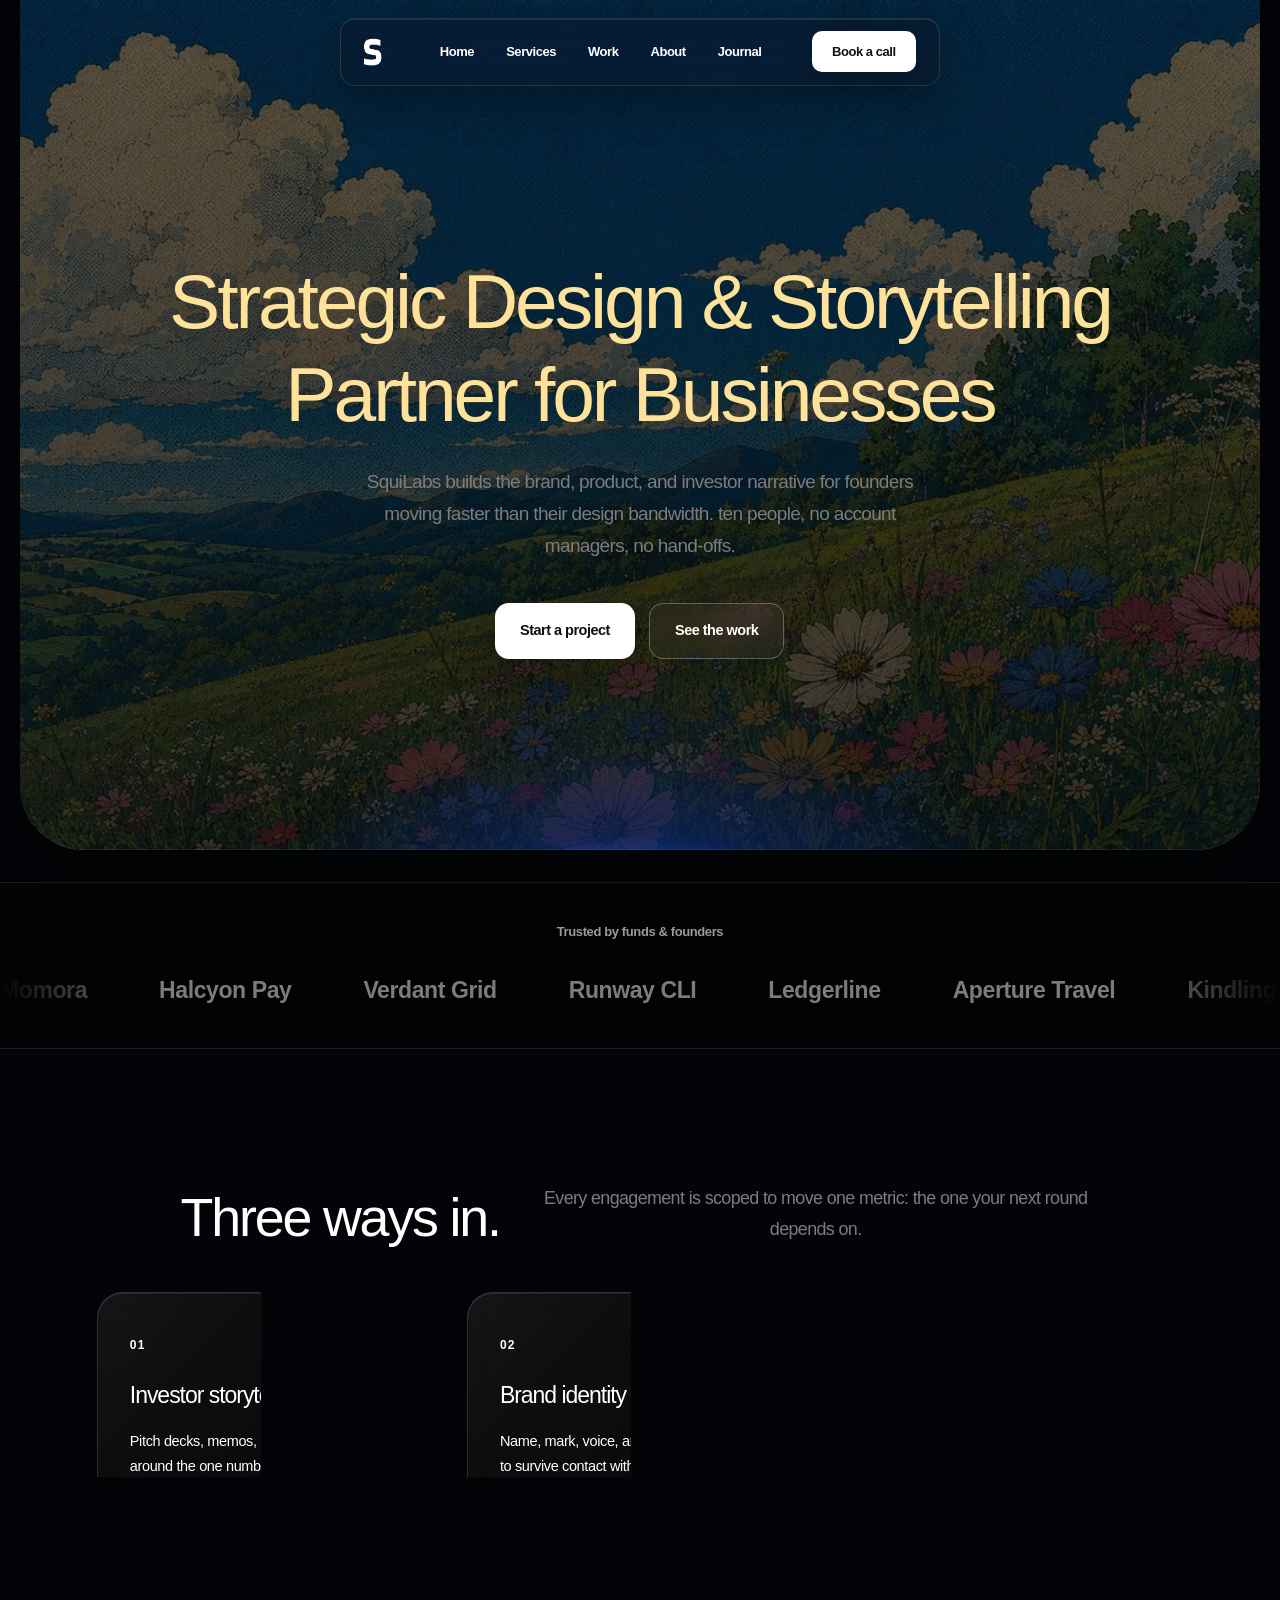
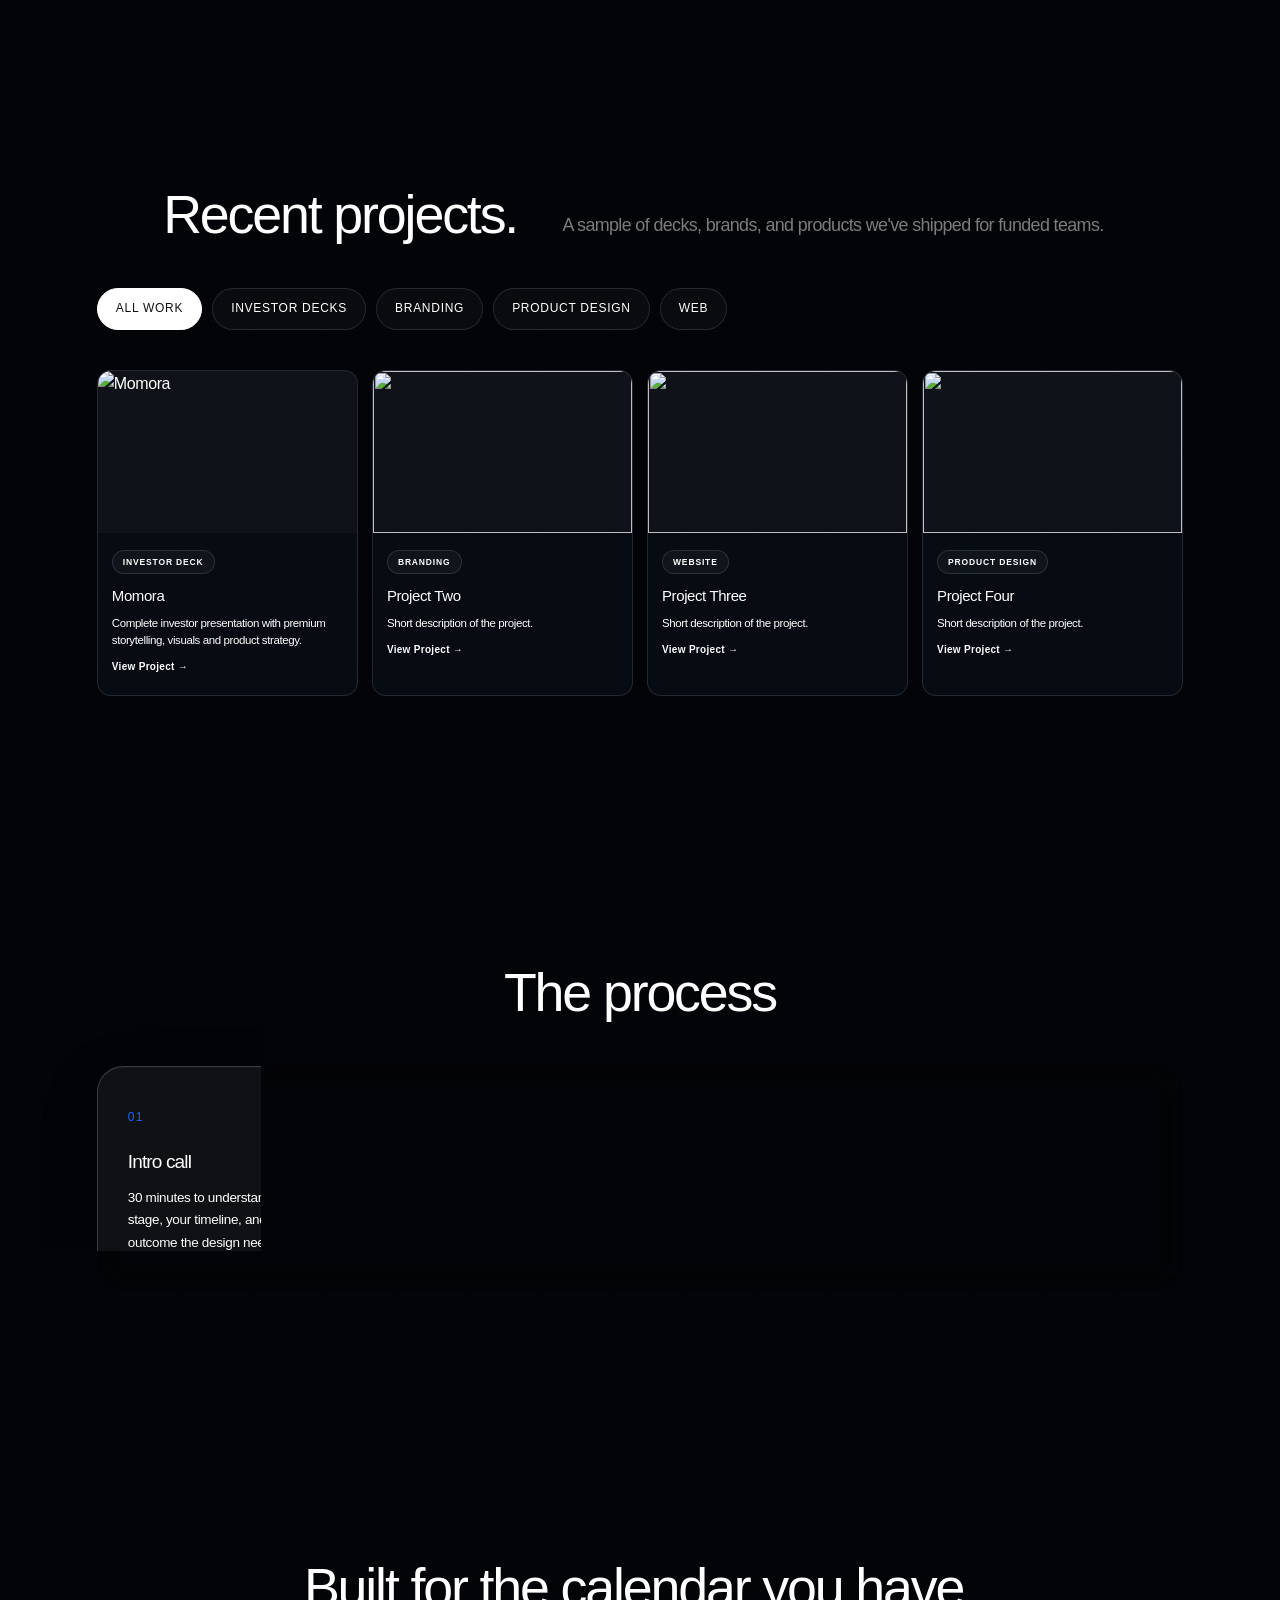
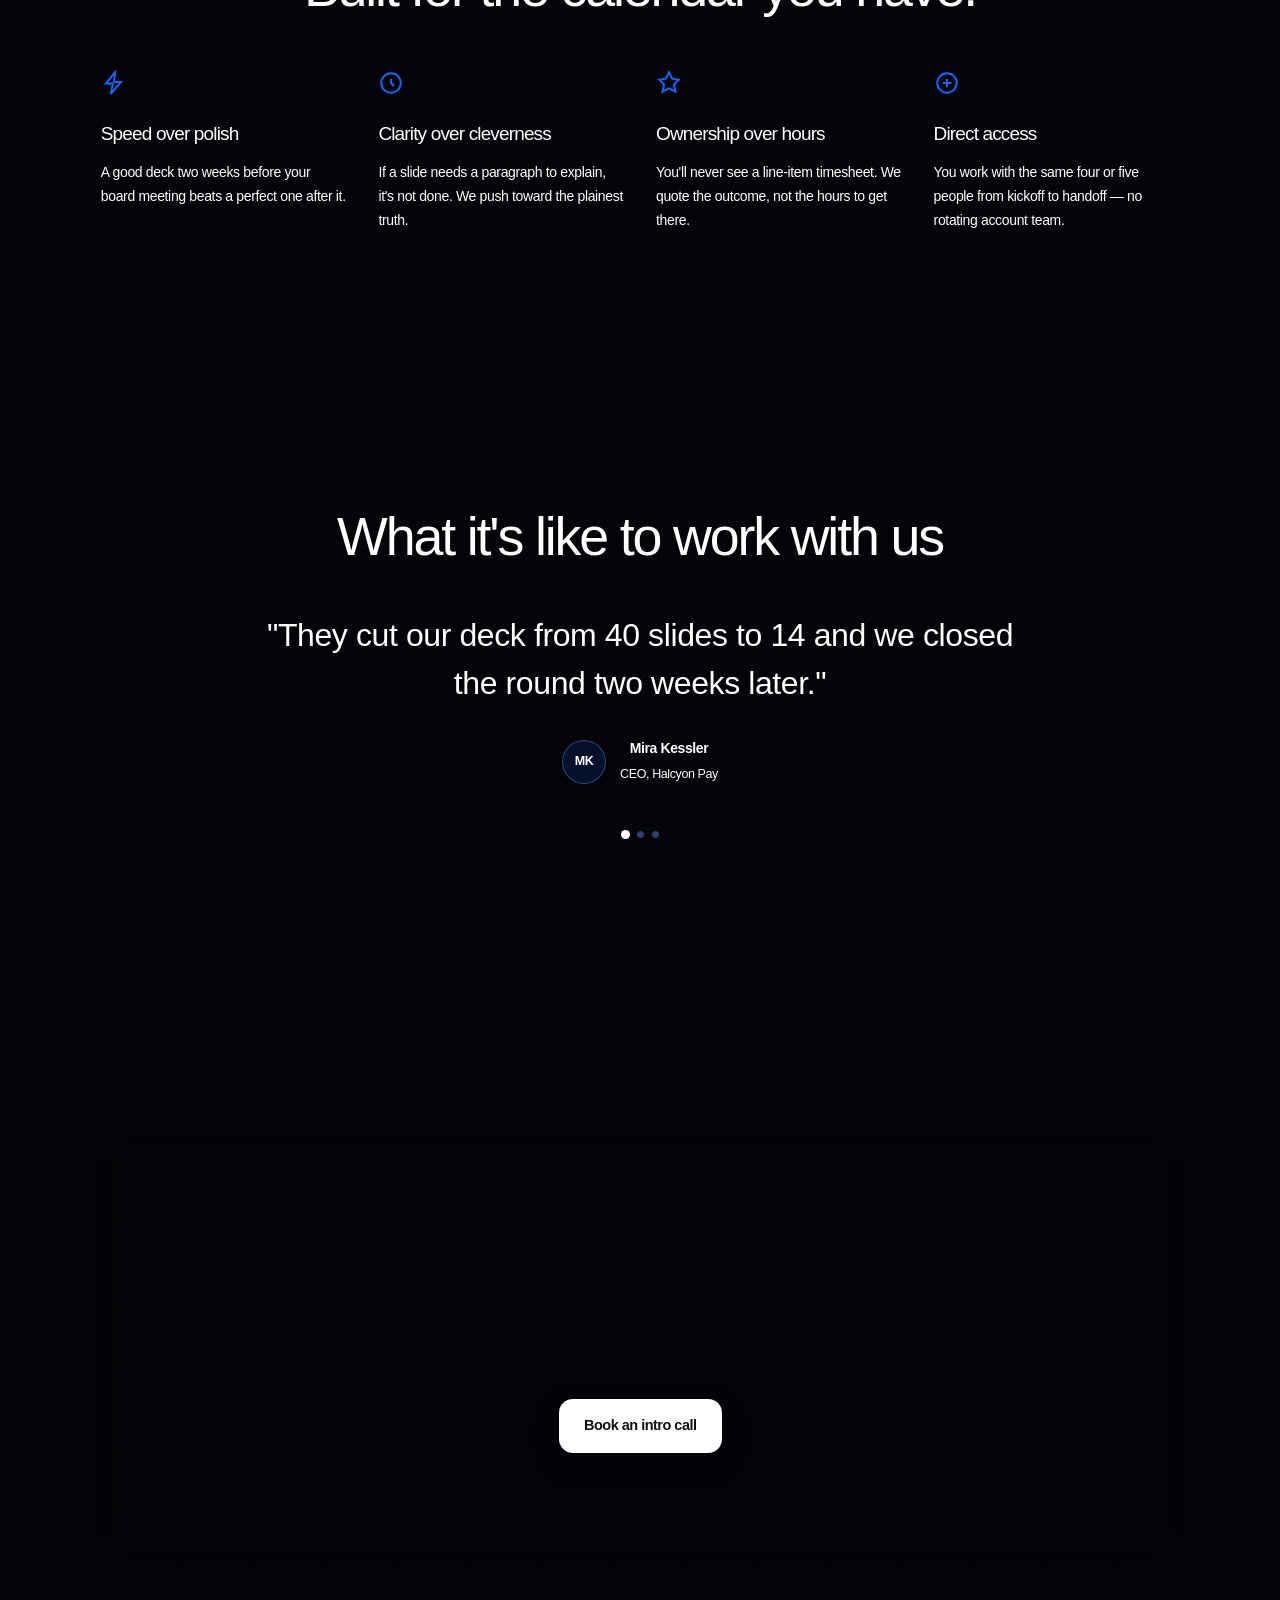
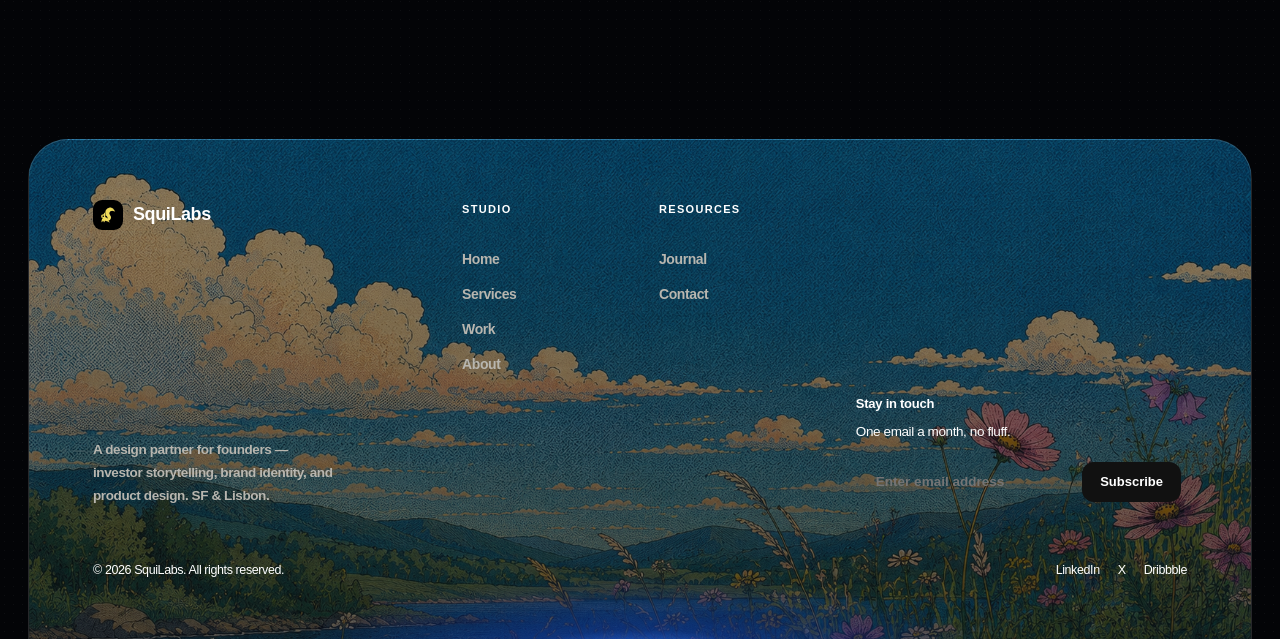
==== commit ded2dc43: "Remove 'Explore' links from service cards Removed 'Explore' links from service cards in index.html." ====
--- a/index.html
+++ b/index.html
@@ -98,25 +98,16 @@
           <span class="service-index mono">01</span>
           <h3>Investor storytelling</h3>
           <p>Pitch decks, memos, and data rooms built around the one number your round hinges on.</p>
-          <a href="services.html" class="service-link">Explore
-            <svg width="14" height="14" viewBox="0 0 24 24" fill="none" stroke="currentColor" stroke-width="2"><path d="M5 12h14M13 6l6 6-6 6"/></svg>
-          </a>
         </article>
         <article class="service-card-premium reveal" style="--i:1">
           <span class="service-index mono">02</span>
           <h3>Brand identity</h3>
           <p>Name, mark, voice, and system — designed to survive contact with a Series B.</p>
-          <a href="services.html" class="service-link">Explore
-            <svg width="14" height="14" viewBox="0 0 24 24" fill="none" stroke="currentColor" stroke-width="2"><path d="M5 12h14M13 6l6 6-6 6"/></svg>
-          </a>
         </article>
         <article class="service-card-premium reveal" style="--i:2">
           <span class="service-index mono">03</span>
           <h3>Product design</h3>
           <p>UI, UX, and design systems for teams shipping their first real release.</p>
-          <a href="services.html" class="service-link">Explore
-            <svg width="14" height="14" viewBox="0 0 24 24" fill="none" stroke="currentColor" stroke-width="2"><path d="M5 12h14M13 6l6 6-6 6"/></svg>
-          </a>
         </article>
       </div>
     </div>
--- a/styles.css
+++ b/styles.css
@@ -418,14 +418,44 @@
   text-align: center;
   padding: 170px var(--gutter) 106px;
   overflow: hidden;
-  background: radial-gradient(55% 34% at 50% 106%, rgba(220,235,255,.95) 0%, rgba(46,112,255,.83) 9%, rgba(13,54,169,.55) 23%, transparent 55%), linear-gradient(180deg, #050505 0%, #090b11 72%, #0b1e58 100%);
+
+  background:
+    radial-gradient(
+      55% 34% at 50% 106%,
+      rgba(220,235,255,.95) 0%,
+      rgba(46,112,255,.83) 9%,
+      rgba(13,54,169,.55) 23%,
+      transparent 55%
+    ),
+    linear-gradient(
+      rgba(5,5,5,.35),
+      rgba(9,11,17,.55)
+    ),
+    url("../images/hero image.jpg");
+
+  background-size: cover;
+  background-position: center;
+  background-repeat: no-repeat;
+
   margin: 0 20px;
-  border: 1px solid rgba(255,255,255,.1);
   border-top: 0;
   border-radius: 0 0 64px 64px;
-  box-shadow: inset 0 -1px 0 rgba(255,255,255,.13), 0 28px 80px rgba(0,0,0,.34);
-  font-family: plus jakarta sans, -apple-system, BlinkMacSystemFont, "Segoe UI", sans-serif;
-}
+
+  box-shadow:
+    inset 0 -1px 0 rgba(255,255,255,.13),
+    0 28px 80px rgba(0,0,0,.34);
+
+  font-family: Plus Jakarta Sans, -apple-system, BlinkMacSystemFont, "Segoe UI", sans-serif;
+}
+
+.hero-premium::before {
+  content: "";
+  position: absolute;
+  inset: 0;
+  background: rgba(0, 0, 0, 0.4);
+  z-index: 0;
+}
+
 .hero-glow {
   position: absolute;
   top: auto;
@@ -433,7 +463,7 @@
   width: 960px;
   height: 520px;
   transform: translate(-50%, 0);
-  background: radial-gradient(circle, rgba(31,102,255,.38), transparent 65%);
+  background: radial-gradient(circle, rgba(31,102,255,.1), transparent 65%);
   filter: blur(10px);
   pointer-events: none;
   z-index: 0;
@@ -480,12 +510,13 @@
   font-weight: 400;
   line-height: 1.2;
   letter-spacing: -0.04em;
+  color: #FFE29A;
 }
 
 .hero-sub {
   margin-top: 26px;
   font-size: clamp(16px, 1.6vw, 19px);
-  color: #5f5f5d;
+  color: rgba(255, 255, 255, 0.9);
   max-width: 55ch;
   line-height: 1.7;
   font-weight: 600;
@@ -1008,6 +1039,23 @@
   border-bottom: 0;
   width: calc(100% - 56px);
   max-width: 1832px;
+    background:
+    radial-gradient(
+      55% 34% at 50% 106%,
+      rgba(220,235,255,.95) 0%,
+      rgba(46,112,255,.83) 9%,
+      rgba(13,54,169,.55) 23%,
+      transparent 55%
+    ),
+    linear-gradient(
+      rgba(5,5,5,.35),
+      rgba(9,11,17,.55)
+    ),
+    url("../images/footer.png");
+
+  background-size: cover;
+  background-position: center;
+  background-repeat: no-repeat;
 }
 .footer-premium-top {
   display: grid;
@@ -1079,7 +1127,6 @@
   border-radius: 16px;
   padding: 6px;
   margin-top: 4px;
-  background: rgba(255,255,255,.94);
   grid-template-columns: minmax(0,1fr) auto;
   align-items: center;
   width: 100%;
@@ -1132,7 +1179,6 @@
   color: var(--accent);
 }
 .footer-premium-top::before {
-  background: radial-gradient(circle, rgba(220,235,255,.92) 0%, rgba(31,102,255,.85) 12%, rgba(9,43,141,.52) 34%, transparent 67%);
   content: "";
   position: absolute;
   pointer-events: none;
@@ -1163,7 +1209,6 @@
   inset: 0 auto 0 0;
   width: 34%;
   pointer-events: none;
-  background: radial-gradient(110% 58% at 48% 100%, rgba(214,231,255,.95) 0%, rgba(19,88,255,.92) 22%, rgba(8,33,98,.68) 47%, transparent 74%);
 }
 .footer-col, .footer-newsletter {
   min-width: 0;
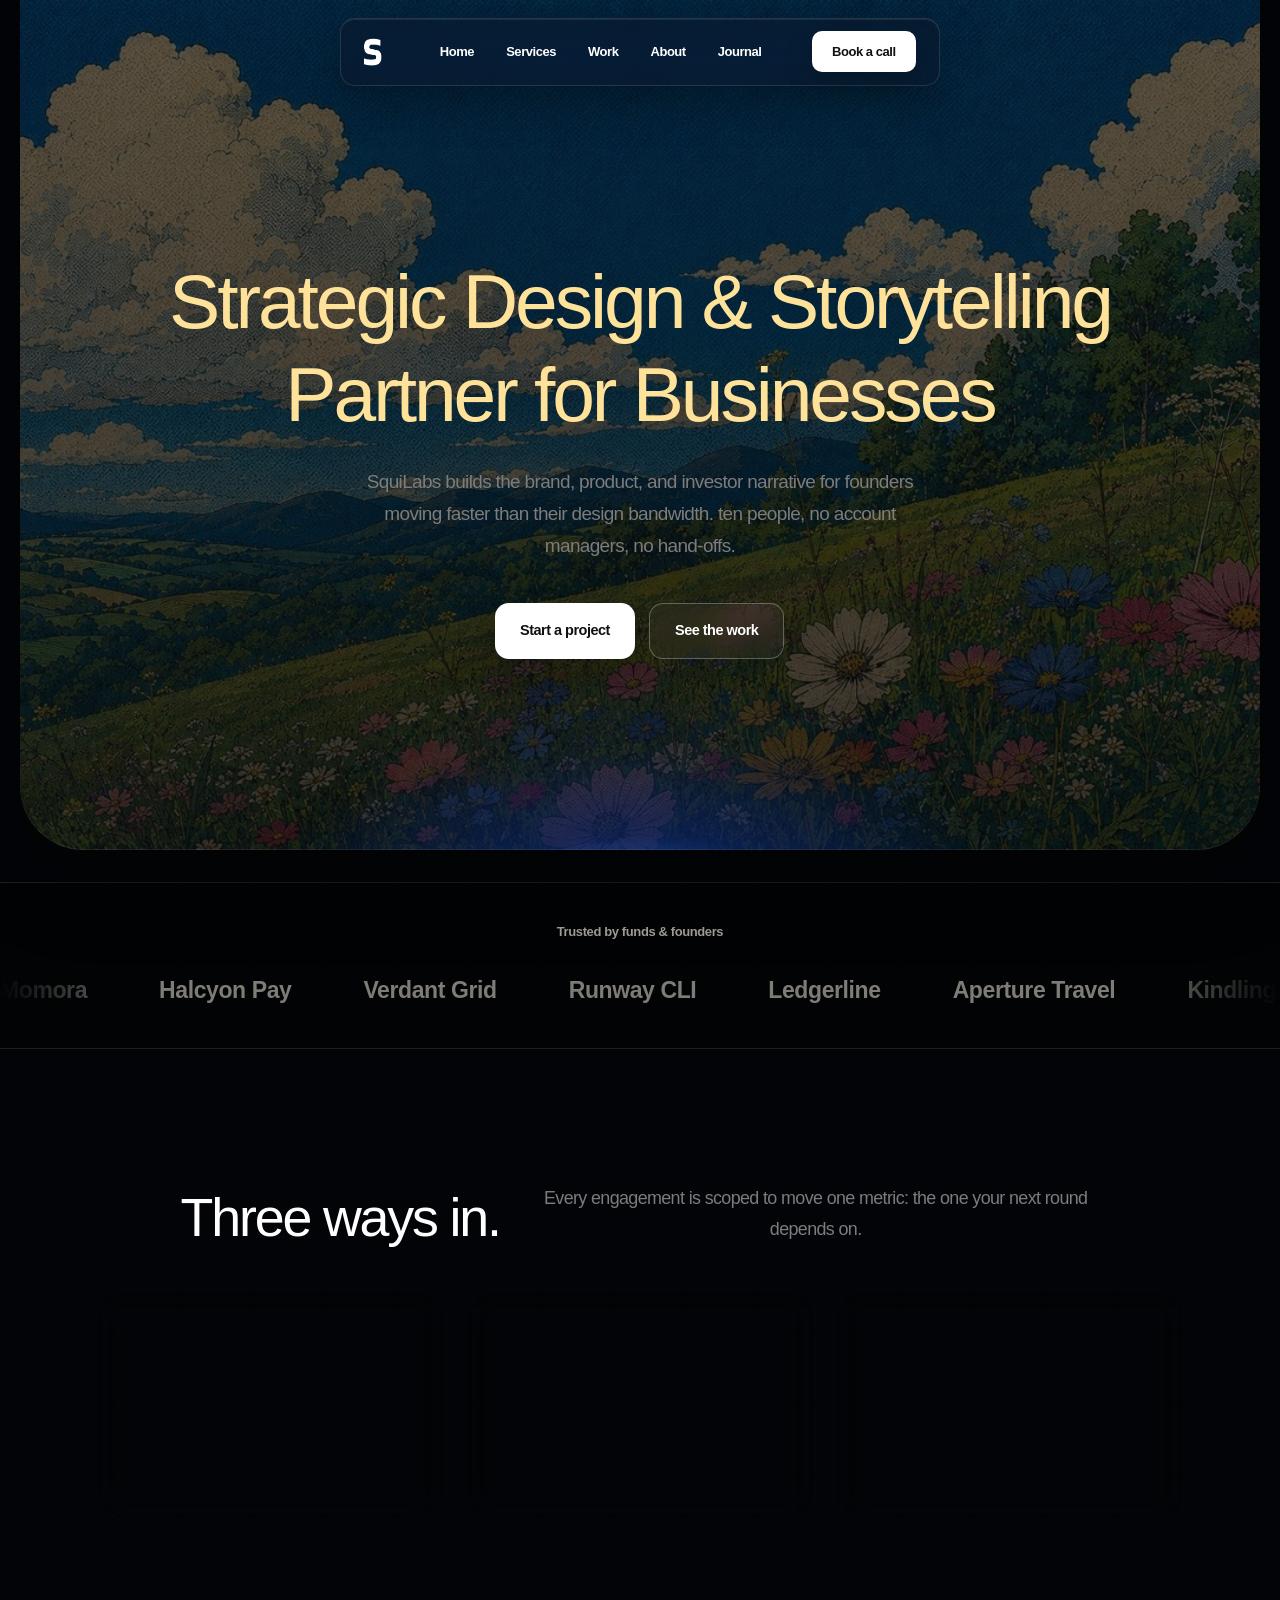
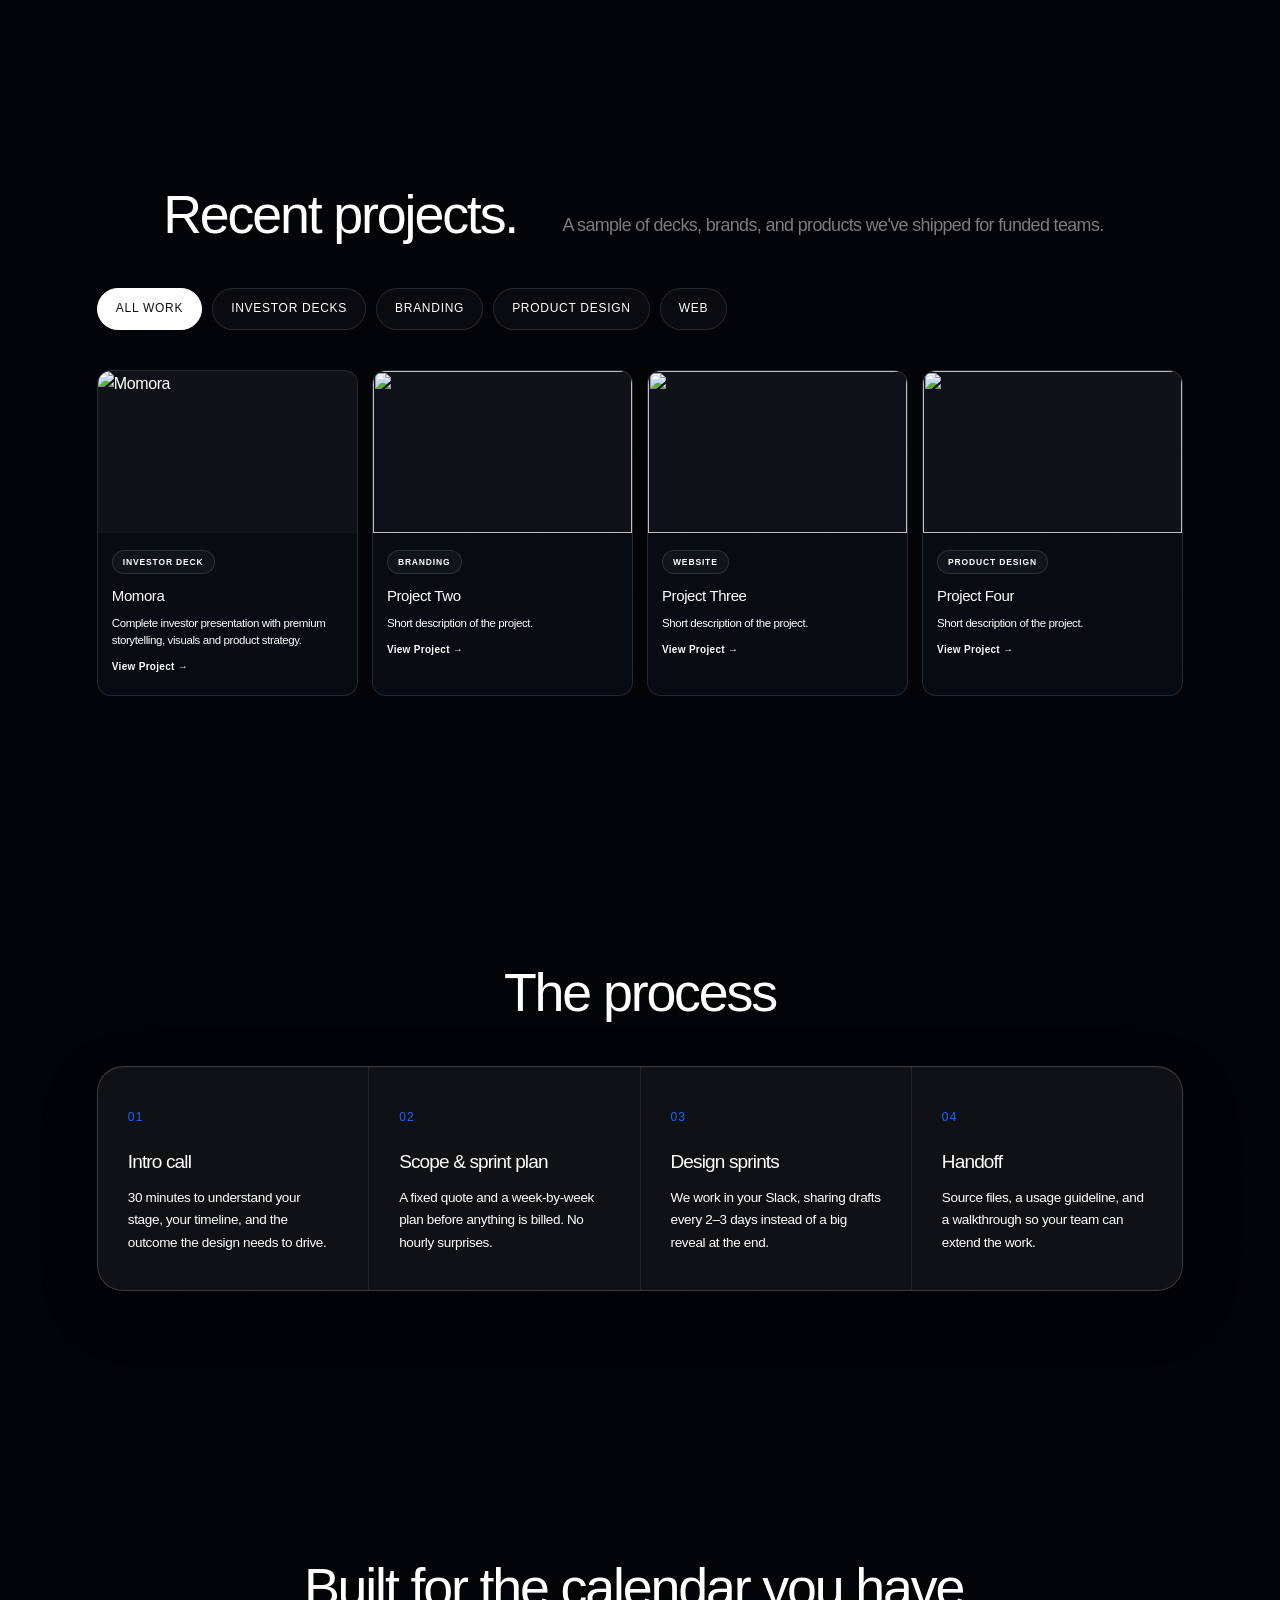
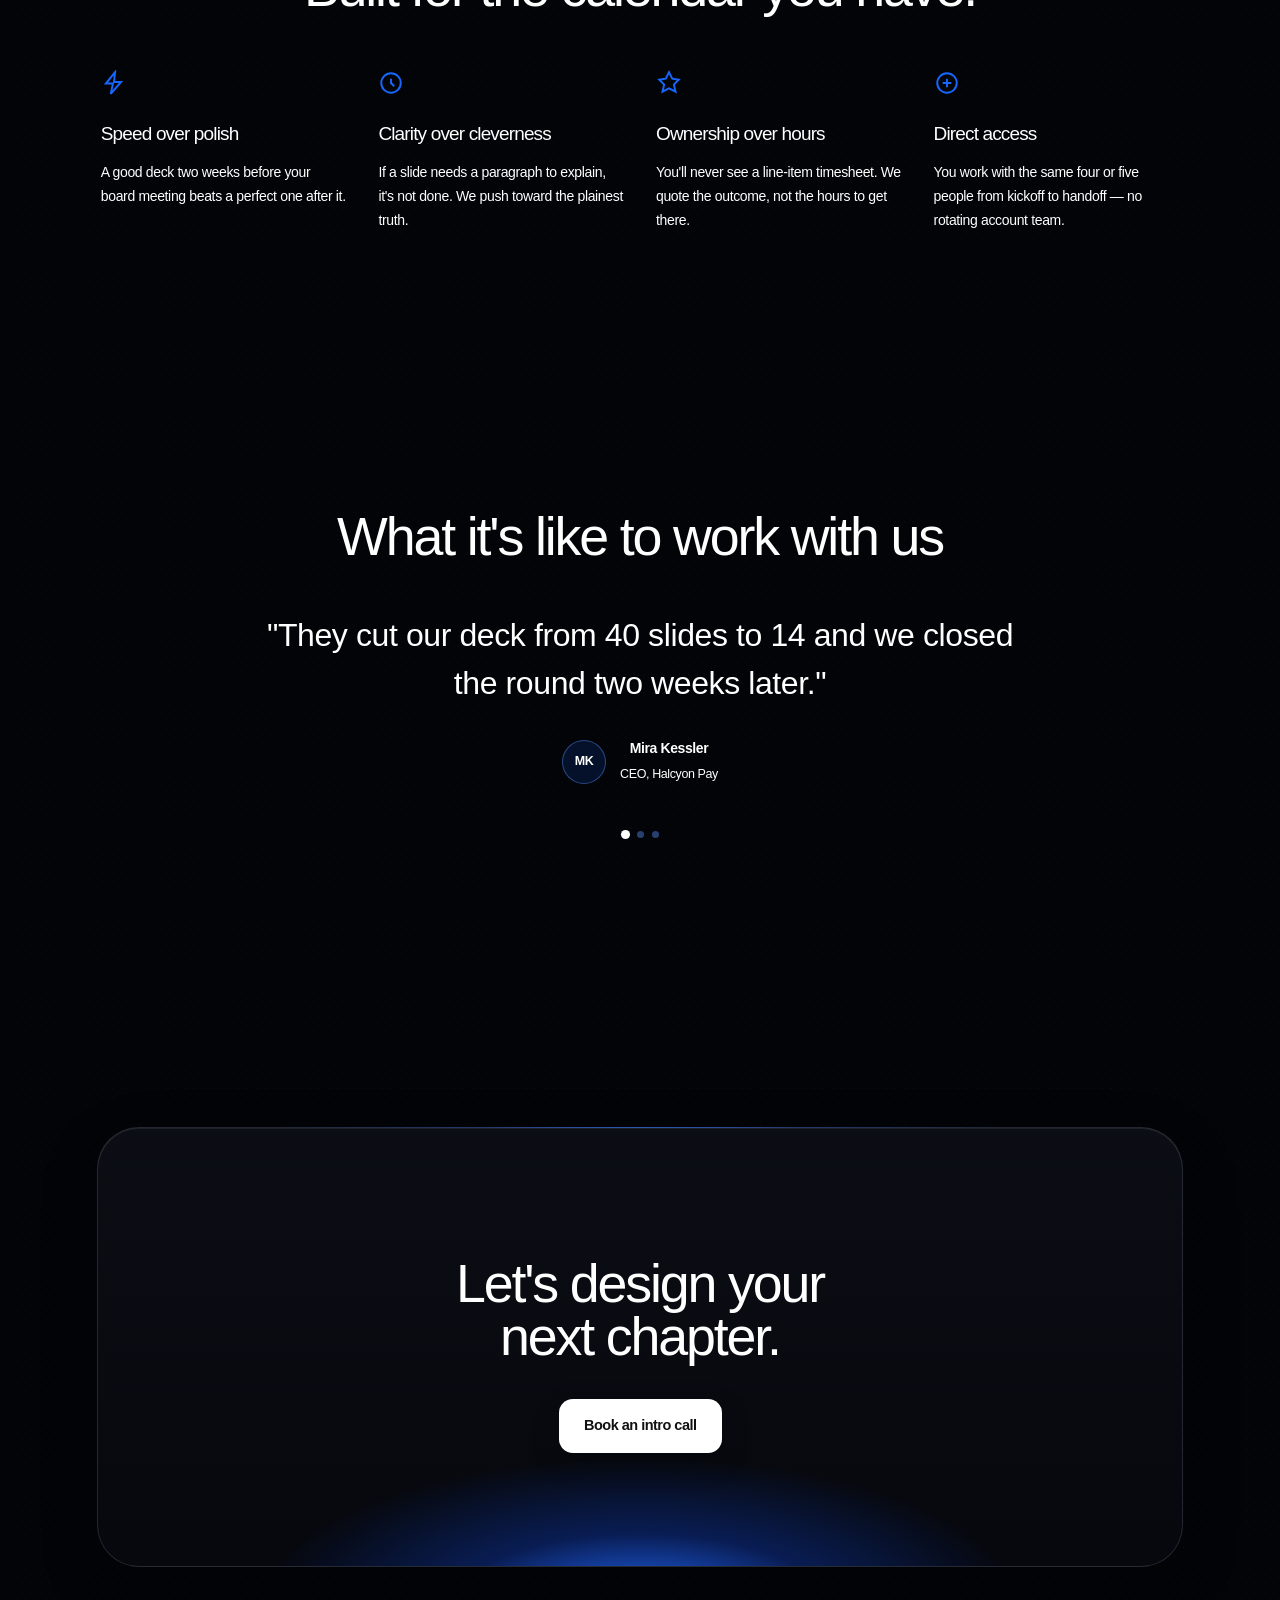
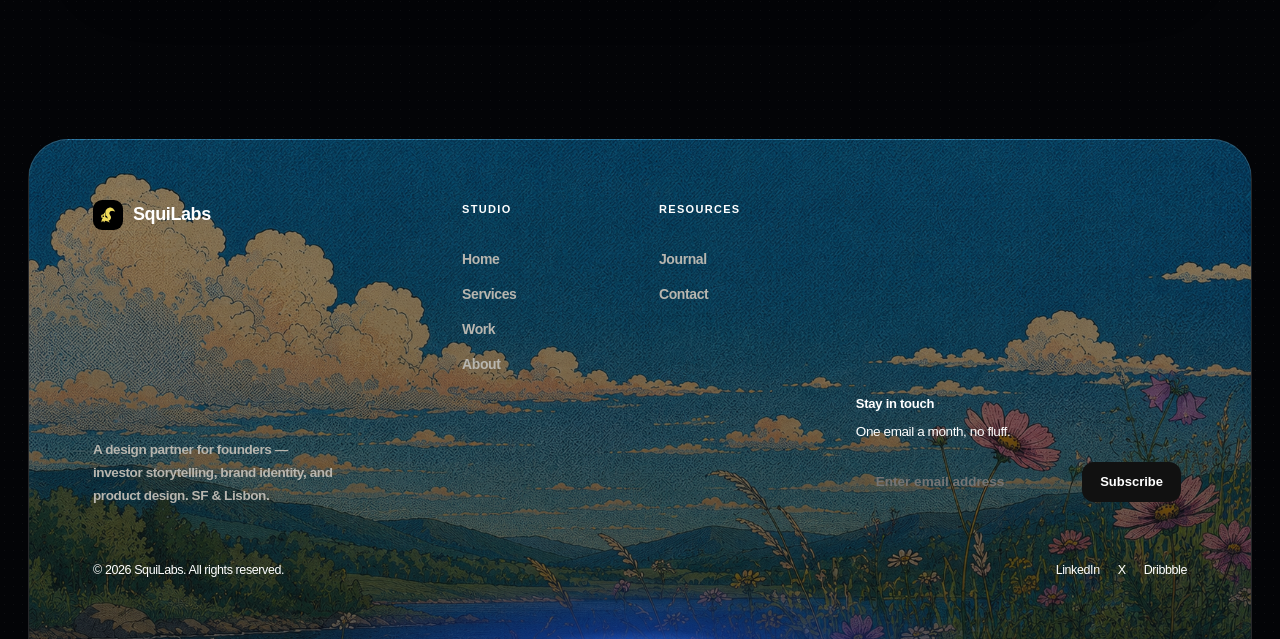
==== commit 1889096b: "Refactor service cards in index.html" ====
--- a/index.html
+++ b/index.html
@@ -94,22 +94,24 @@
       </div>
 
       <div class="services-grid">
-        <article class="service-card-premium reveal" style="--i:0">
-          <span class="service-index mono">01</span>
-          <h3>Investor storytelling</h3>
-          <p>Pitch decks, memos, and data rooms built around the one number your round hinges on.</p>
-        </article>
-        <article class="service-card-premium reveal" style="--i:1">
-          <span class="service-index mono">02</span>
-          <h3>Brand identity</h3>
-          <p>Name, mark, voice, and system — designed to survive contact with a Series B.</p>
-        </article>
-        <article class="service-card-premium reveal" style="--i:2">
-          <span class="service-index mono">03</span>
-          <h3>Product design</h3>
-          <p>UI, UX, and design systems for teams shipping their first real release.</p>
-        </article>
-      </div>
+  <article class="service-card-premium service-card-1 reveal" style="--i:0">
+    <span class="service-index mono">01</span>
+    <h3>Investor storytelling</h3>
+    <p>Pitch decks, memos, and data rooms built around the one number your round hinges on.</p>
+  </article>
+
+  <article class="service-card-premium service-card-2 reveal" style="--i:1">
+    <span class="service-index mono">02</span>
+    <h3>Brand identity</h3>
+    <p>Name, mark, voice, and system — designed to survive contact with a Series B.</p>
+  </article>
+
+  <article class="service-card-premium service-card-3 reveal" style="--i:2">
+    <span class="service-index mono">03</span>
+    <h3>Product design</h3>
+    <p>UI, UX, and design systems for teams shipping their first real release.</p>
+  </article>
+    </div>
     </div>
   </section>
 
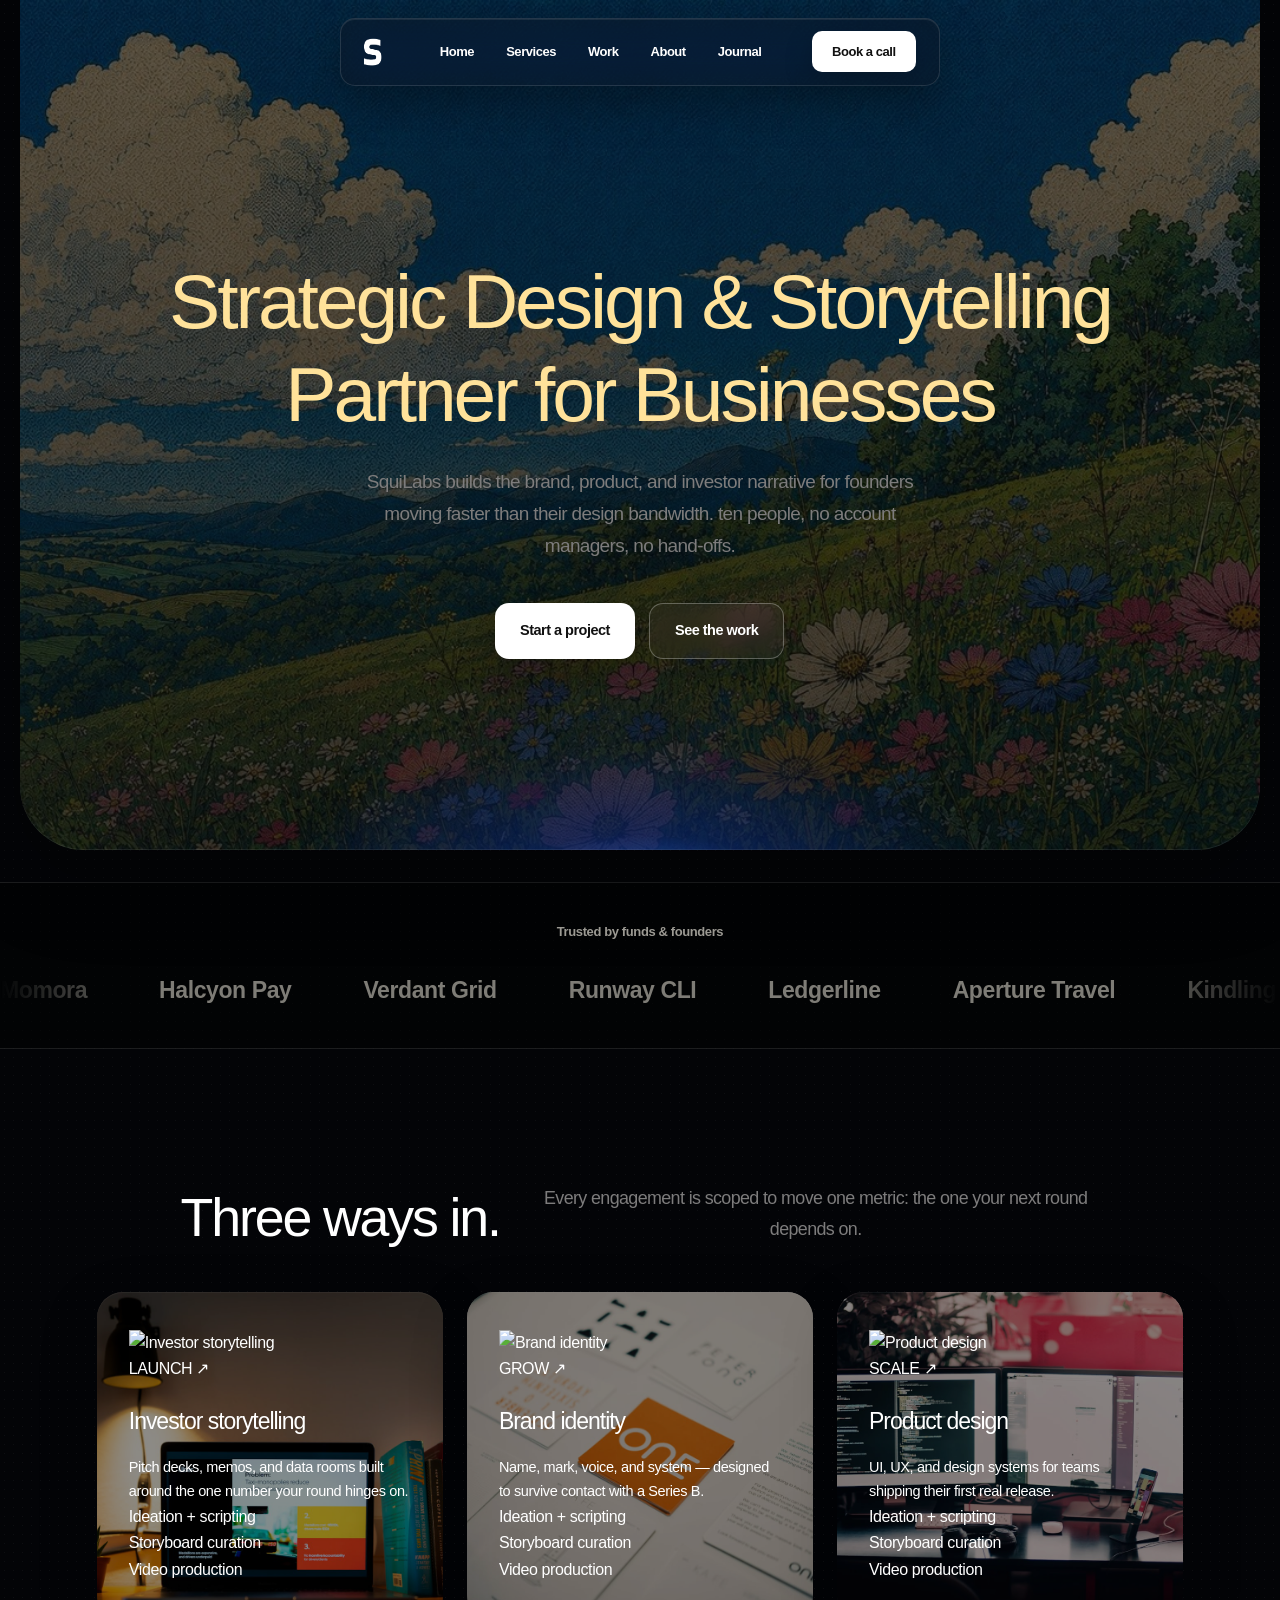
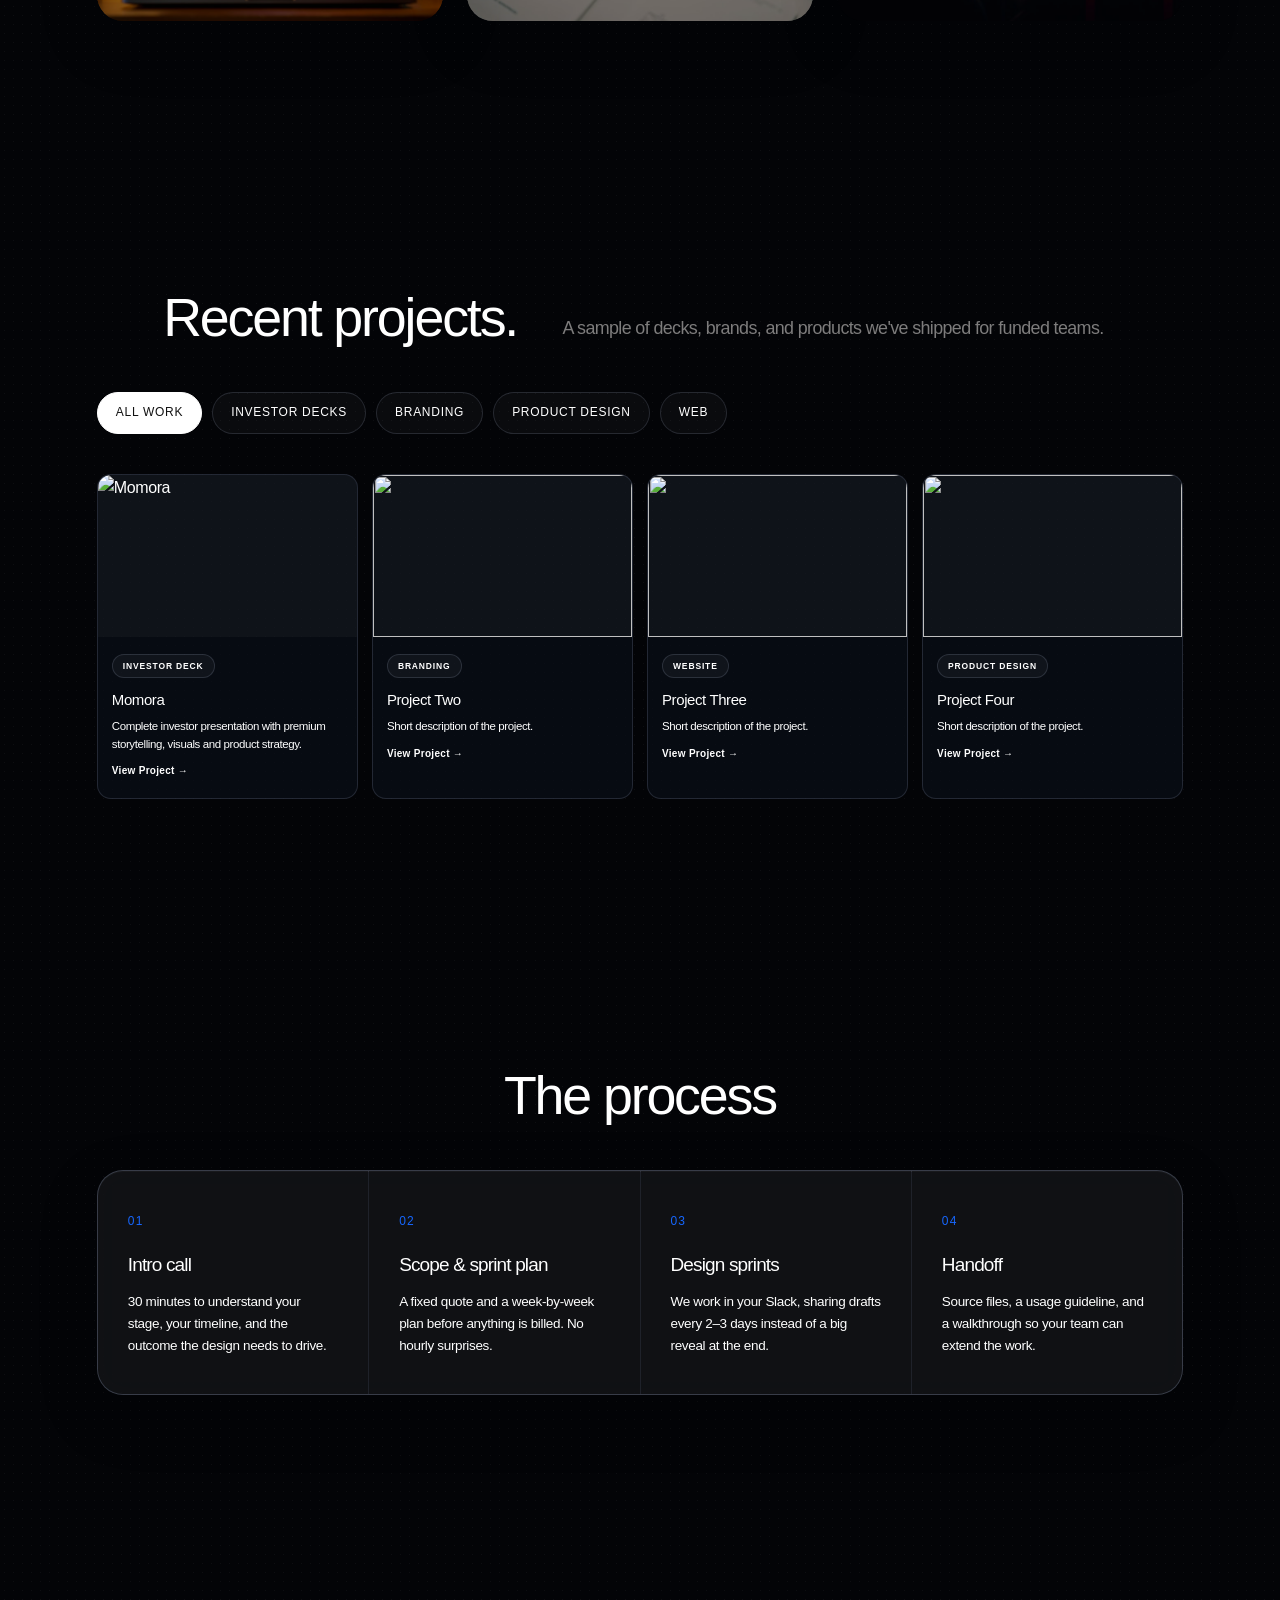
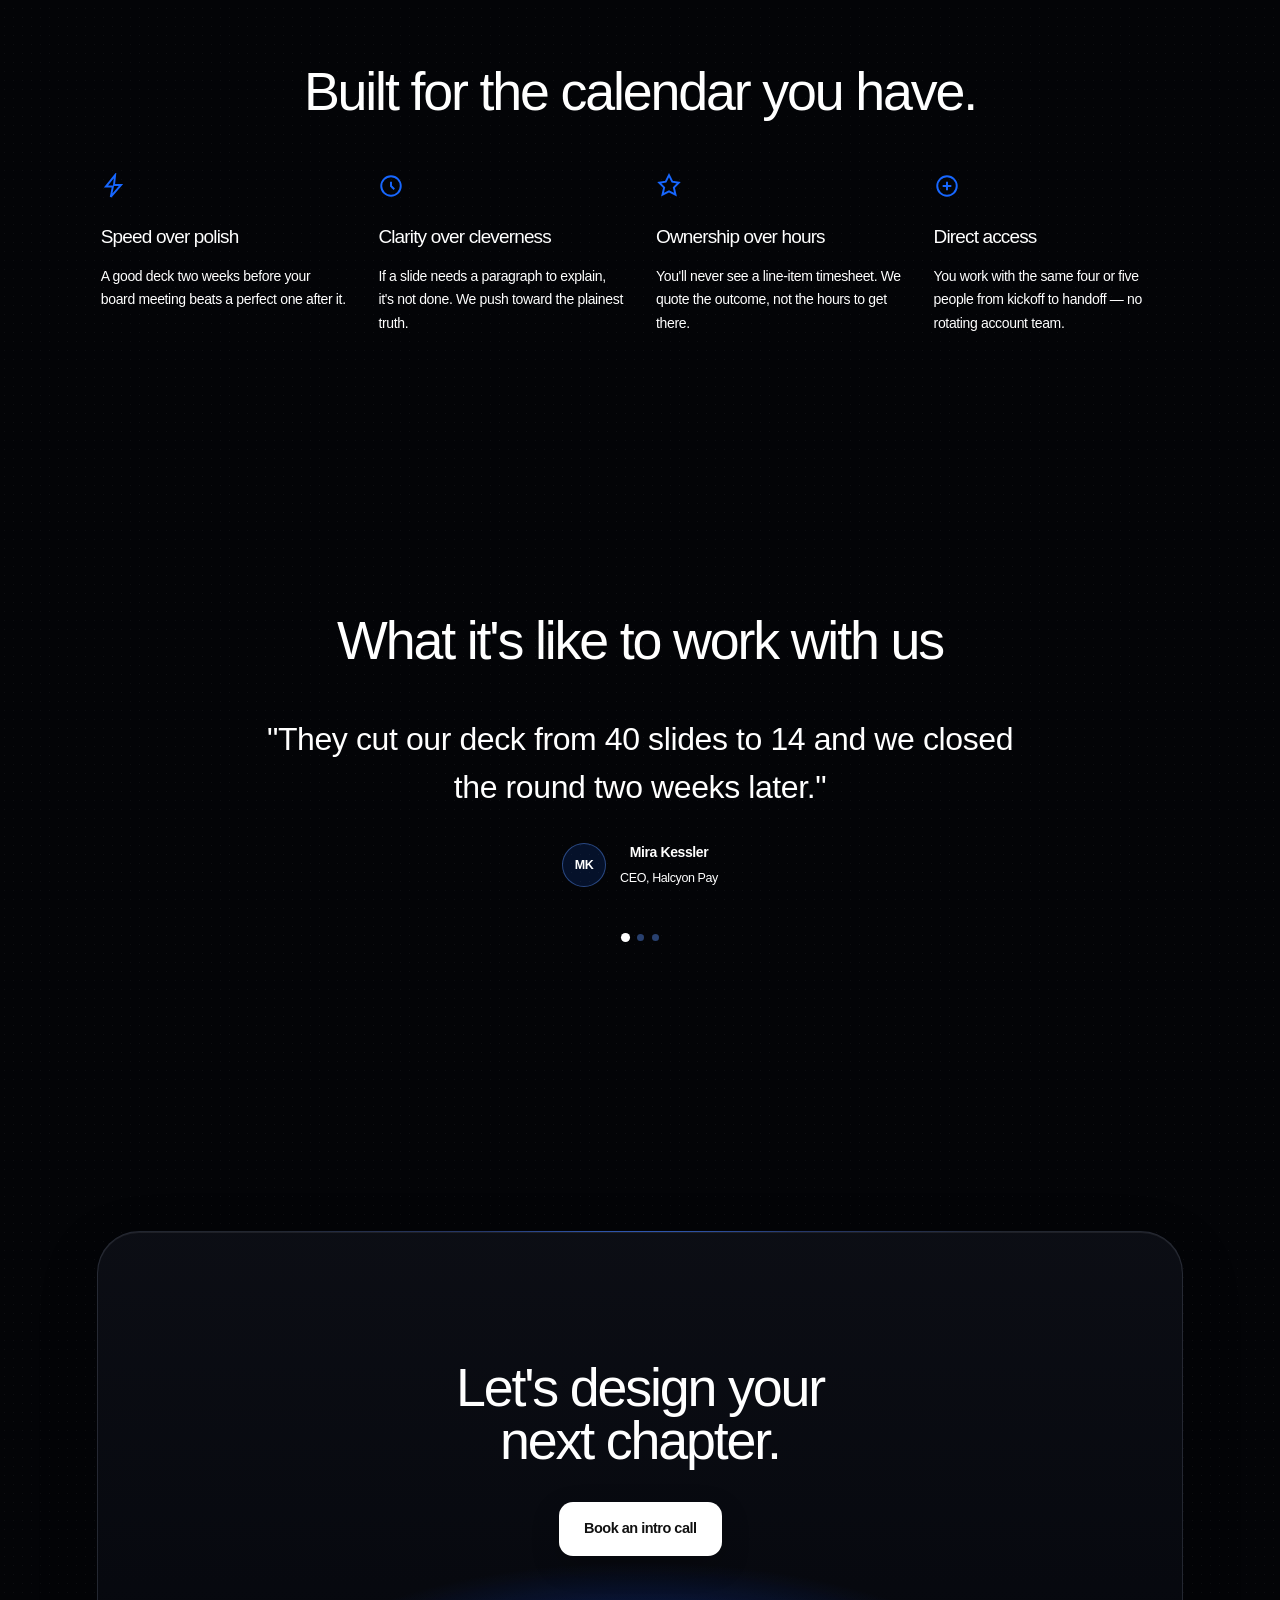
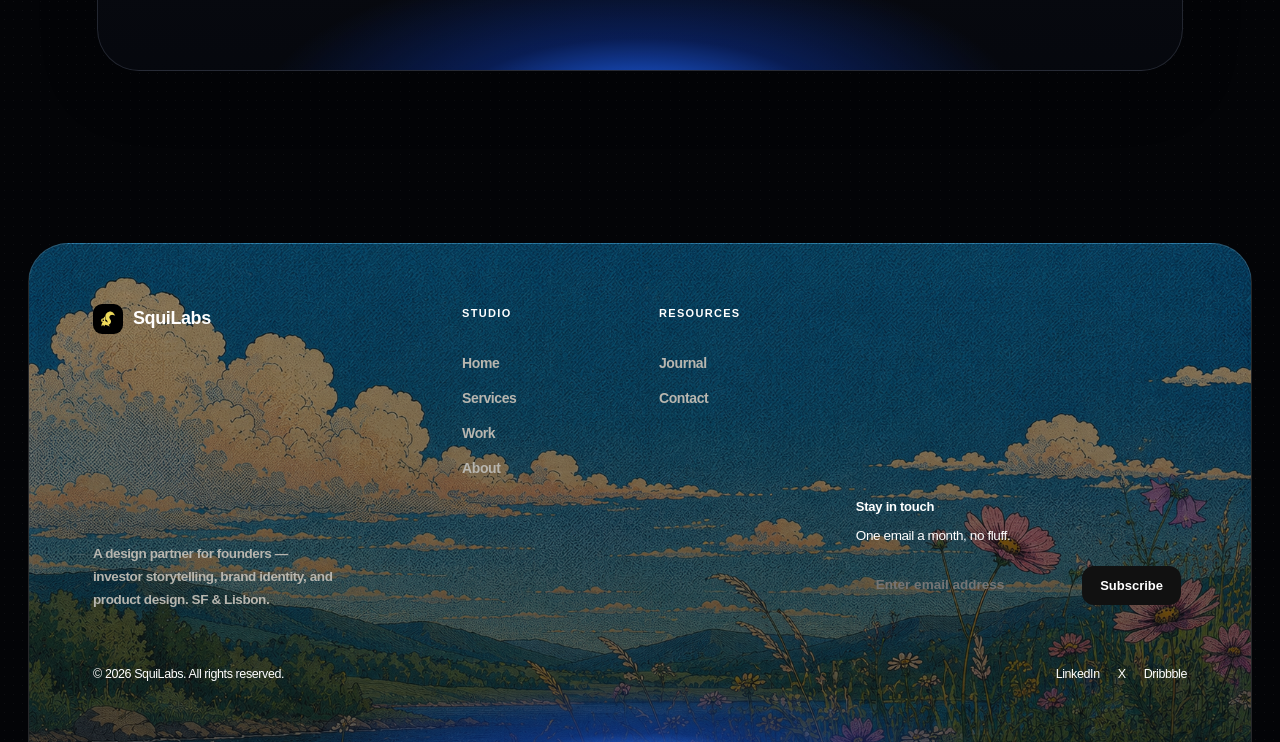
==== commit e485549b: "Refactor service cards for better structure" ====
--- a/index.html
+++ b/index.html
@@ -93,25 +93,89 @@
         <p class="lede-premium">Every engagement is scoped to move one metric: the one your next round depends on.</p>
       </div>
 
-      <div class="services-grid">
+     <div class="services-grid">
+
+  <!-- CARD 01 -->
   <article class="service-card-premium service-card-1 reveal" style="--i:0">
-    <span class="service-index mono">01</span>
+
+    <div class="service-image">
+      <img src="images/service-1.jpg" alt="Investor storytelling">
+    </div>
+
+    <div class="service-card-header">
+      <span class="service-tag">LAUNCH</span>
+      <a href="#" class="service-arrow">↗</a>
+    </div>
+
     <h3>Investor storytelling</h3>
-    <p>Pitch decks, memos, and data rooms built around the one number your round hinges on.</p>
+
+    <p>
+      Pitch decks, memos, and data rooms built around the one number your round hinges on.
+    </p>
+
+    <ul class="service-list">
+      <li>Ideation + scripting</li>
+      <li>Storyboard curation</li>
+      <li>Video production</li>
+    </ul>
+
   </article>
 
+
+  <!-- CARD 02 -->
   <article class="service-card-premium service-card-2 reveal" style="--i:1">
-    <span class="service-index mono">02</span>
+
+    <div class="service-image">
+      <img src="images/service-2.jpg" alt="Brand identity">
+    </div>
+
+    <div class="service-card-header">
+      <span class="service-tag">GROW</span>
+      <a href="#" class="service-arrow">↗</a>
+    </div>
+
     <h3>Brand identity</h3>
-    <p>Name, mark, voice, and system — designed to survive contact with a Series B.</p>
+
+    <p>
+      Name, mark, voice, and system — designed to survive contact with a Series B.
+    </p>
+
+    <ul class="service-list">
+      <li>Ideation + scripting</li>
+      <li>Storyboard curation</li>
+      <li>Video production</li>
+    </ul>
+
   </article>
 
+
+  <!-- CARD 03 -->
   <article class="service-card-premium service-card-3 reveal" style="--i:2">
-    <span class="service-index mono">03</span>
+
+    <div class="service-image">
+      <img src="images/service-3.jpg" alt="Product design">
+    </div>
+
+    <div class="service-card-header">
+      <span class="service-tag">SCALE</span>
+      <a href="#" class="service-arrow">↗</a>
+    </div>
+
     <h3>Product design</h3>
-    <p>UI, UX, and design systems for teams shipping their first real release.</p>
+
+    <p>
+      UI, UX, and design systems for teams shipping their first real release.
+    </p>
+
+    <ul class="service-list">
+      <li>Ideation + scripting</li>
+      <li>Storyboard curation</li>
+      <li>Video production</li>
+    </ul>
+
   </article>
-    </div>
+
+</div>
     </div>
   </section>
 
--- a/styles.css
+++ b/styles.css
@@ -653,7 +653,6 @@
 .service-card-premium {
   position: relative;
   background: var(--card);
-  border: 1px solid var(--border);
   border-radius: var(--radius-md);
   padding: 38px 32px;
   transition: transform 0.4s var(--ease), border-color 0.4s var(--ease), background 0.4s var(--ease);
@@ -726,7 +725,40 @@
   color: #fff;
   transform: scale(1.04);
 }
-
+.service-card-premium {
+  position: relative;
+  overflow: hidden;
+
+  background-size: cover;
+  background-position: center;
+  background-repeat: no-repeat;
+}
+
+/* Background images */
+.service-card-1 {
+  background-image: url("images/pitch deck.jpeg");
+}
+
+.service-card-2 {
+  background-image: url("images/brand identity.jpeg");
+}
+
+.service-card-3 {
+  background-image: url("images/web.jpeg");
+}
+
+.service-card-premium::before {
+  content: "";
+  position: absolute;
+  inset: 0;
+  background: rgba(0, 0, 0, 0.45);
+  z-index: 0;
+}
+
+.service-card-premium > * {
+  position: relative;
+  z-index: 1;
+}
 /* ==========================================================================
    Featured work
    ========================================================================== */
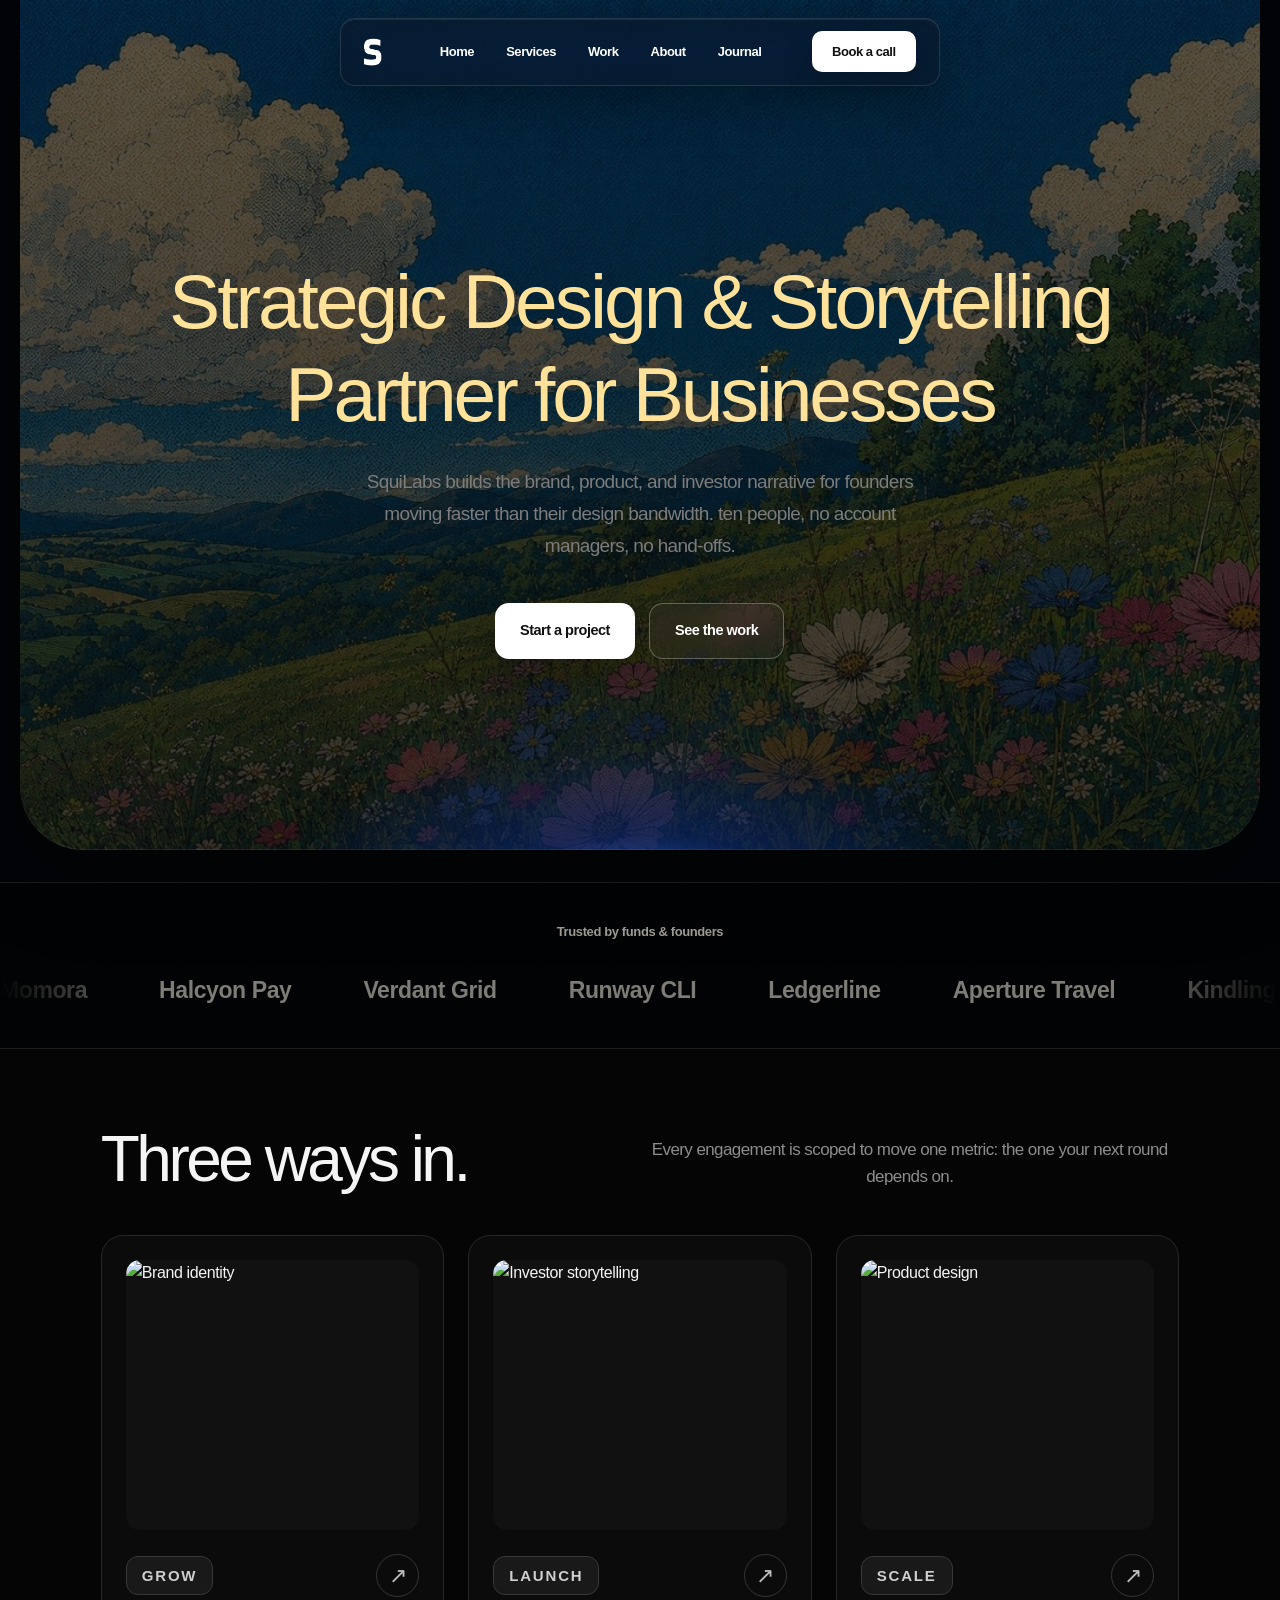
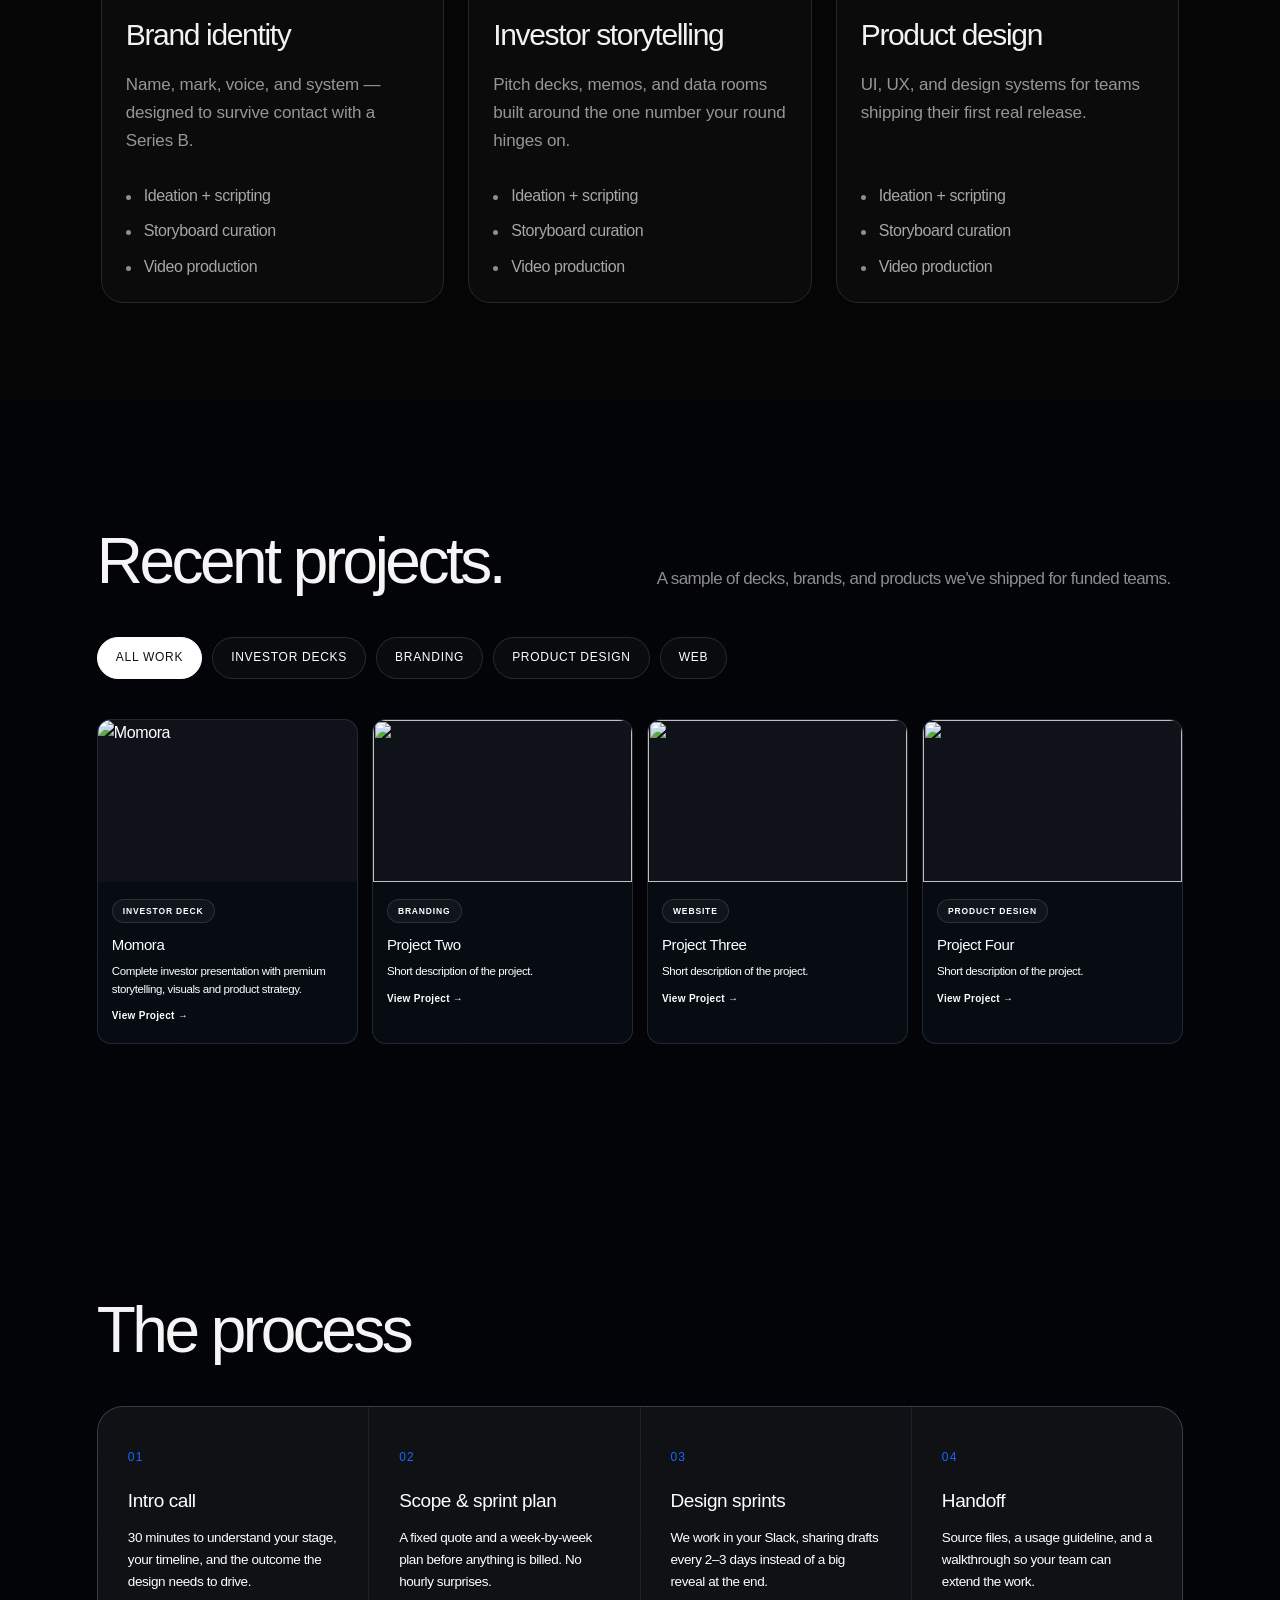
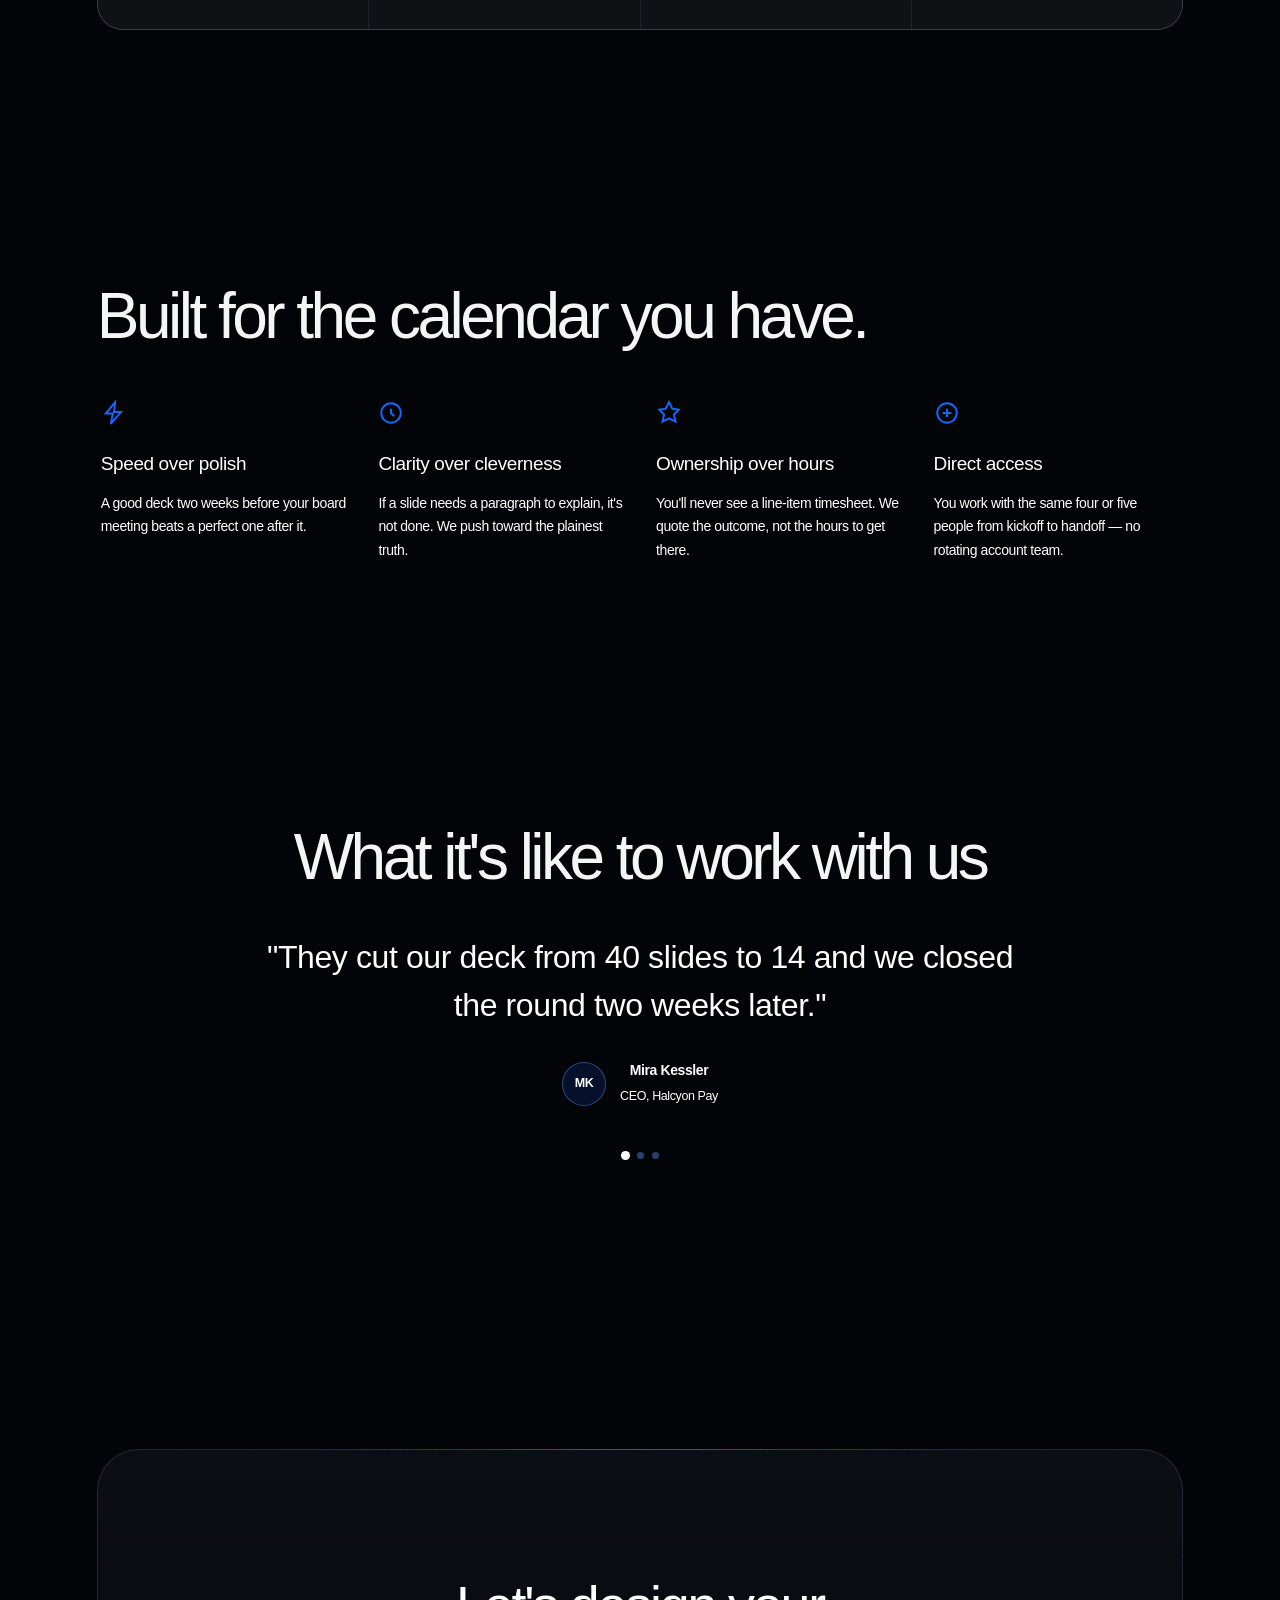
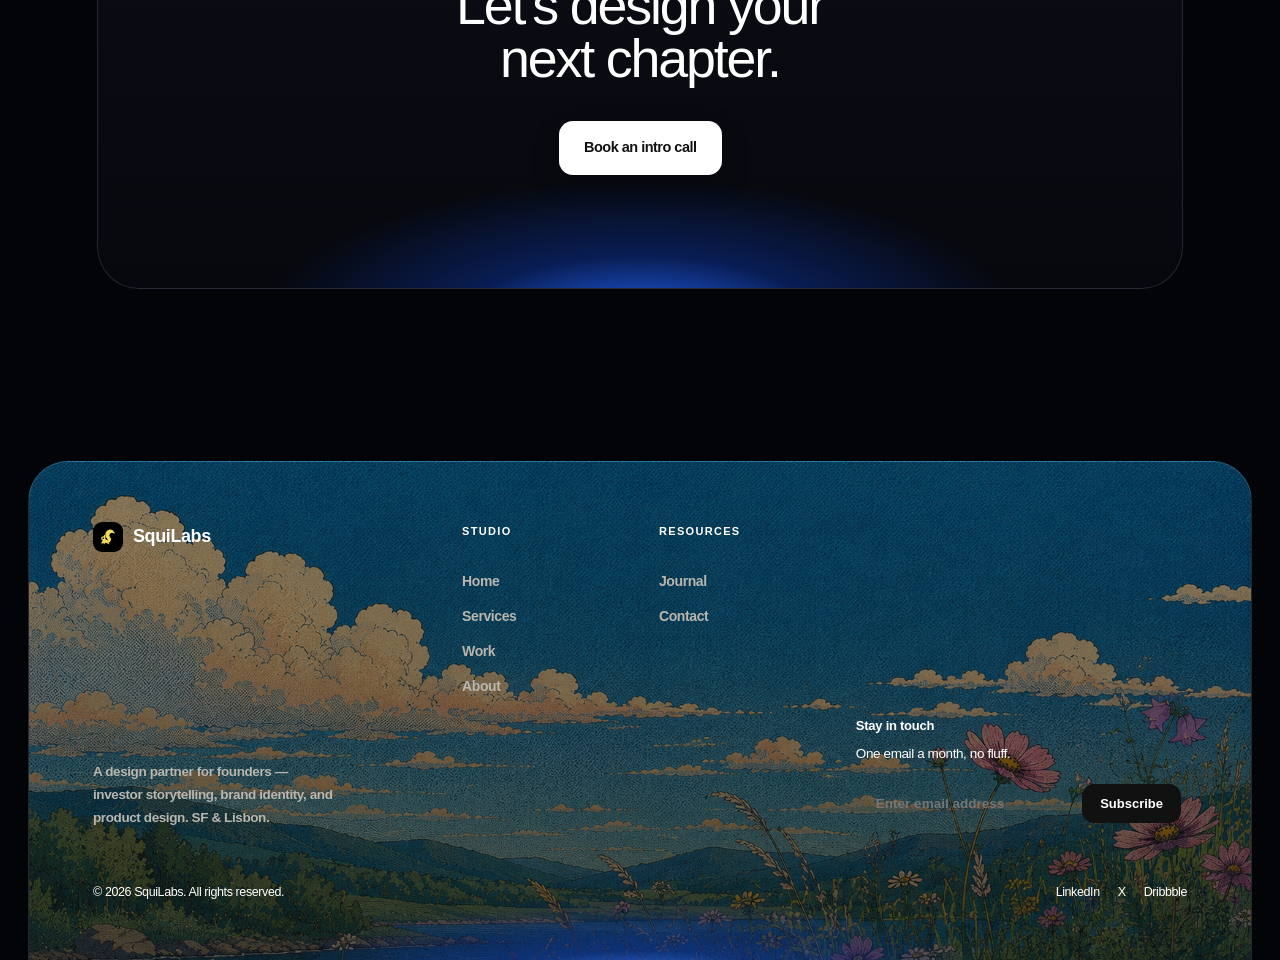
==== commit 51549497: "Swap content of service cards in index.html" ====
--- a/index.html
+++ b/index.html
@@ -98,19 +98,19 @@
   <!-- CARD 01 -->
   <article class="service-card-premium service-card-1 reveal" style="--i:0">
 
-    <div class="service-image">
-      <img src="images/service-1.jpg" alt="Investor storytelling">
+        <div class="service-image">
+      <img src="images/service-2.jpg" alt="Brand identity">
     </div>
 
     <div class="service-card-header">
-      <span class="service-tag">LAUNCH</span>
+      <span class="service-tag">GROW</span>
       <a href="#" class="service-arrow">↗</a>
     </div>
 
-    <h3>Investor storytelling</h3>
+    <h3>Brand identity</h3>
 
     <p>
-      Pitch decks, memos, and data rooms built around the one number your round hinges on.
+      Name, mark, voice, and system — designed to survive contact with a Series B.
     </p>
 
     <ul class="service-list">
@@ -119,32 +119,34 @@
       <li>Video production</li>
     </ul>
 
+
+
   </article>
 
 
   <!-- CARD 02 -->
   <article class="service-card-premium service-card-2 reveal" style="--i:1">
-
+    
     <div class="service-image">
-      <img src="images/service-2.jpg" alt="Brand identity">
-    </div>
-
-    <div class="service-card-header">
-      <span class="service-tag">GROW</span>
-      <a href="#" class="service-arrow">↗</a>
-    </div>
-
-    <h3>Brand identity</h3>
-
-    <p>
-      Name, mark, voice, and system — designed to survive contact with a Series B.
-    </p>
-
-    <ul class="service-list">
-      <li>Ideation + scripting</li>
-      <li>Storyboard curation</li>
-      <li>Video production</li>
-    </ul>
+  <img src="images/service-1.jpg" alt="Investor storytelling">
+</div>
+
+<div class="service-card-header">
+  <span class="service-tag">LAUNCH</span>
+  <a href="#" class="service-arrow">↗</a>
+</div>
+
+<h3>Investor storytelling</h3>
+
+<p>
+  Pitch decks, memos, and data rooms built around the one number your round hinges on.
+</p>
+
+<ul class="service-list">
+  <li>Ideation + scripting</li>
+  <li>Storyboard curation</li>
+  <li>Video production</li>
+</ul>
 
   </article>
 
--- a/styles.css
+++ b/styles.css
@@ -645,119 +645,405 @@
 /* ==========================================================================
    Services
    ========================================================================== */
+/* ================================
+   SERVICES SECTION
+================================ */
+
+#services {
+  position: relative;
+  padding: 80px 0 100px;
+  background: #050505;
+  color: #f5f5f5;
+}
+
+#services .wrap {
+  width: min(100% - 48px, 1640px);
+  margin: 0 auto;
+}
+
+
+/* ================================
+   SECTION HEADER
+================================ */
+
+.section-head-premium {
+  display: flex;
+  justify-content: space-between;
+  align-items: flex-end;
+  gap: 60px;
+  margin-bottom: 45px;
+}
+
+.section-head-premium .display-lg {
+  margin: 0;
+  color: #f5f5f5;
+  font-size: clamp(42px, 5vw, 76px);
+  line-height: 0.95;
+  letter-spacing: -0.055em;
+}
+
+.lede-premium {
+  max-width: 520px;
+  margin: 0;
+  color: #8d8d8d;
+  font-size: 17px;
+  line-height: 1.6;
+}
+
+
+/* ================================
+   SERVICES GRID
+================================ */
+
 .services-grid {
   display: grid;
-  grid-template-columns: repeat(3, 1fr);
+  grid-template-columns: repeat(3, minmax(0, 1fr));
   gap: 24px;
-}
+  align-items: stretch;
+}
+
+
+/* ================================
+   SERVICE CARD
+================================ */
+
 .service-card-premium {
   position: relative;
-  background: var(--card);
-  border-radius: var(--radius-md);
-  padding: 38px 32px;
-  transition: transform 0.4s var(--ease), border-color 0.4s var(--ease), background 0.4s var(--ease);
-}
+  display: flex;
+  flex-direction: column;
+
+  min-width: 0;
+  min-height: 650px;
+
+  padding: 24px;
+
+  background: #0b0b0b;
+
+  border: 1px solid #272727;
+  border-radius: 22px;
+
+  overflow: hidden;
+
+  box-sizing: border-box;
+
+  transition:
+    transform 0.35s ease,
+    border-color 0.35s ease,
+    background 0.35s ease;
+}
+
+
+/* subtle hover */
+
 .service-card-premium:hover {
-  transform: translateY(-5px) scale(1.008);
-  border-color: rgba(255,255,255,.3);
-  background: rgba(16,16,18,.88);
-}
-.service-index {
-  font-size: 12px;
-  color: var(--accent);
-  letter-spacing: 0.1em;
-}
+  transform: translateY(-4px);
+  border-color: #3a3a3a;
+  background: #0d0d0d;
+}
+
+
+/* ================================
+   IMAGE
+================================ */
+
+.service-image {
+  position: relative;
+
+  width: 100%;
+  height: 270px;
+
+  margin-bottom: 24px;
+
+  overflow: hidden;
+
+  border-radius: 14px;
+
+  background: #111;
+}
+
+.service-image img {
+  display: block;
+
+  width: 100%;
+  height: 100%;
+
+  object-fit: cover;
+
+  transition: transform 0.6s cubic-bezier(.2,.7,.2,1);
+}
+
+.service-card-premium:hover .service-image img {
+  transform: scale(1.035);
+}
+
+
+/* ================================
+   CARD HEADER
+================================ */
+
+.service-card-header {
+  display: flex;
+  align-items: center;
+  justify-content: space-between;
+
+  width: 100%;
+
+  margin-bottom: 22px;
+}
+
+
+/* ================================
+   TAG
+================================ */
+
+.service-tag {
+  display: inline-flex;
+  align-items: center;
+  justify-content: center;
+
+  min-height: 39px;
+
+  padding: 0 15px;
+
+  border: 1px solid #383838;
+  border-radius: 12px;
+
+  background: #191919;
+
+  color: #cfcfcf;
+
+  font-size: 15px;
+  font-weight: 700;
+  letter-spacing: 0.12em;
+
+  line-height: 1;
+
+  box-sizing: border-box;
+}
+
+
+/* ================================
+   ARROW
+================================ */
+
+.service-arrow {
+  display: flex;
+  align-items: center;
+  justify-content: center;
+
+  width: 43px;
+  height: 43px;
+
+  border: 1px solid #363636;
+  border-radius: 50%;
+
+  color: #bdbdbd;
+
+  text-decoration: none;
+
+  font-size: 22px;
+  font-weight: 300;
+
+  transition:
+    background 0.3s ease,
+    color 0.3s ease,
+    border-color 0.3s ease,
+    transform 0.3s ease;
+}
+
+.service-arrow:hover {
+  background: #1d1d1d;
+  color: #fff;
+  border-color: #555;
+  transform: rotate(45deg);
+}
+
+
+/* ================================
+   CARD TITLE
+================================ */
+
 .service-card-premium h3 {
-  font-family: var(--font-display);
+  margin: 0 0 20px;
+
+  color: #f2f2f2;
+
+  font-size: clamp(30px, 2.3vw, 39px);
   font-weight: 500;
-  font-size: 23px;
-  margin-top: 20px;
-  color: var(--text-primary);
-}
-.service-card-premium p {
-  margin-top: 14px;
-  font-size: 14.5px;
-  color: var(--text-secondary);
-  line-height: 1.7;
-}
-.service-link {
-  display: inline-flex;
-  align-items: center;
-  gap: 8px;
-  margin-top: 26px;
-  font-size: 13.5px;
-  color: var(--accent);
-  font-weight: 600;
-}
-.service-link svg {
-  transition: transform 0.3s var(--ease);
-}
-.service-card-premium:hover .service-link svg {
-  transform: translateX(4px);
-}
-.service-card-premium, .process-steps, .cta-premium-panel {
-  border-color: rgba(255,255,255,.15);
-  background: linear-gradient(135deg, rgba(255,255,255,.07), rgba(17,17,15,.72) 34%, rgba(10,10,10,.86));
-  box-shadow: inset 0 1px 0 rgba(255,255,255,.08), 0 20px 60px rgba(0,0,0,.18);
-  backdrop-filter: blur(16px);
-  -webkit-backdrop-filter: blur(16px);
-}
-.service-card-premium h3, .process-step h4, .why-card h4 {
-  font-family: var(--font-display);
+
+  line-height: 1.05;
+  letter-spacing: -0.045em;
+}
+
+
+/* ================================
+   DESCRIPTION
+================================ */
+
+.service-card-premium > p {
+  margin: 0;
+
+  max-width: 480px;
+
+  color: #969696;
+
+  font-size: 17px;
   font-weight: 500;
-  letter-spacing: -.045em;
-}
-.service-index, .service-link {
-  color: var(--accent);
-  font-weight: 700;
-}
-.service-card-premium p, .process-step p, .why-card p {
+
+  line-height: 1.65;
+  letter-spacing: -0.01em;
+}
+
+
+/* ================================
+   BULLET LIST
+================================ */
+
+.service-list {
+  display: flex;
+  flex-direction: column;
+
+  gap: 13px;
+
+  margin: auto 0 0;
+  padding: 30px 0 0;
+
+  list-style: none;
+}
+
+.service-list li {
+  position: relative;
+
+  padding-left: 18px;
+
+  color: #a7a7a7;
+
+  font-size: 16px;
   font-weight: 500;
-  letter-spacing: -.025em;
-}
-.eyebrow-gold, .service-index, .service-link {
-  color: #fff;
-}
-.service-index, .service-link, .process-num, .why-card svg, .eyebrow-gold {
-  color: #fff;
-}
-.service-link:hover {
-  color: #fff;
-  transform: scale(1.04);
-}
-.service-card-premium {
-  position: relative;
-  overflow: hidden;
-
-  background-size: cover;
-  background-position: center;
-  background-repeat: no-repeat;
-}
-
-/* Background images */
-.service-card-1 {
-  background-image: url("images/pitch deck.jpeg");
-}
-
-.service-card-2 {
-  background-image: url("images/brand identity.jpeg");
-}
-
-.service-card-3 {
-  background-image: url("images/web.jpeg");
-}
-
-.service-card-premium::before {
+
+  line-height: 1.4;
+}
+
+.service-list li::before {
   content: "";
+
   position: absolute;
-  inset: 0;
-  background: rgba(0, 0, 0, 0.45);
-  z-index: 0;
-}
-
-.service-card-premium > * {
-  position: relative;
-  z-index: 1;
+
+  left: 0;
+  top: 0.62em;
+
+  width: 5px;
+  height: 5px;
+
+  border-radius: 50%;
+
+  background: #8d8d8d;
+}
+
+
+/* ================================
+   RESPONSIVE
+================================ */
+
+@media (max-width: 1100px) {
+
+  #services .wrap {
+    width: min(100% - 32px, 1000px);
+  }
+
+  .services-grid {
+    gap: 18px;
+  }
+
+  .service-card-premium {
+    padding: 18px;
+    min-height: 620px;
+  }
+
+  .service-image {
+    height: 220px;
+  }
+
+  .service-card-premium h3 {
+    font-size: 30px;
+  }
+
+  .service-card-premium > p {
+    font-size: 15px;
+  }
+
+}
+
+
+@media (max-width: 800px) {
+
+  .section-head-premium {
+    flex-direction: column;
+    align-items: flex-start;
+    gap: 20px;
+  }
+
+  .services-grid {
+    grid-template-columns: 1fr;
+  }
+
+  .service-card-premium {
+    min-height: auto;
+  }
+
+  .service-image {
+    height: 300px;
+  }
+
+  .service-list {
+    margin-top: 25px;
+  }
+
+}
+
+
+@media (max-width: 500px) {
+
+  #services {
+    padding: 60px 0 70px;
+  }
+
+  #services .wrap {
+    width: calc(100% - 24px);
+  }
+
+  .service-card-premium {
+    padding: 14px;
+    border-radius: 18px;
+  }
+
+  .service-image {
+    height: 220px;
+    border-radius: 12px;
+    margin-bottom: 18px;
+  }
+
+  .service-tag {
+    min-height: 36px;
+    padding: 0 12px;
+    font-size: 12px;
+  }
+
+  .service-arrow {
+    width: 39px;
+    height: 39px;
+    font-size: 19px;
+  }
+
+  .service-card-premium h3 {
+    font-size: 28px;
+    margin-bottom: 15px;
+  }
+
+  .service-card-premium > p {
+    font-size: 15px;
+  }
+
 }
 /* ==========================================================================
    Featured work
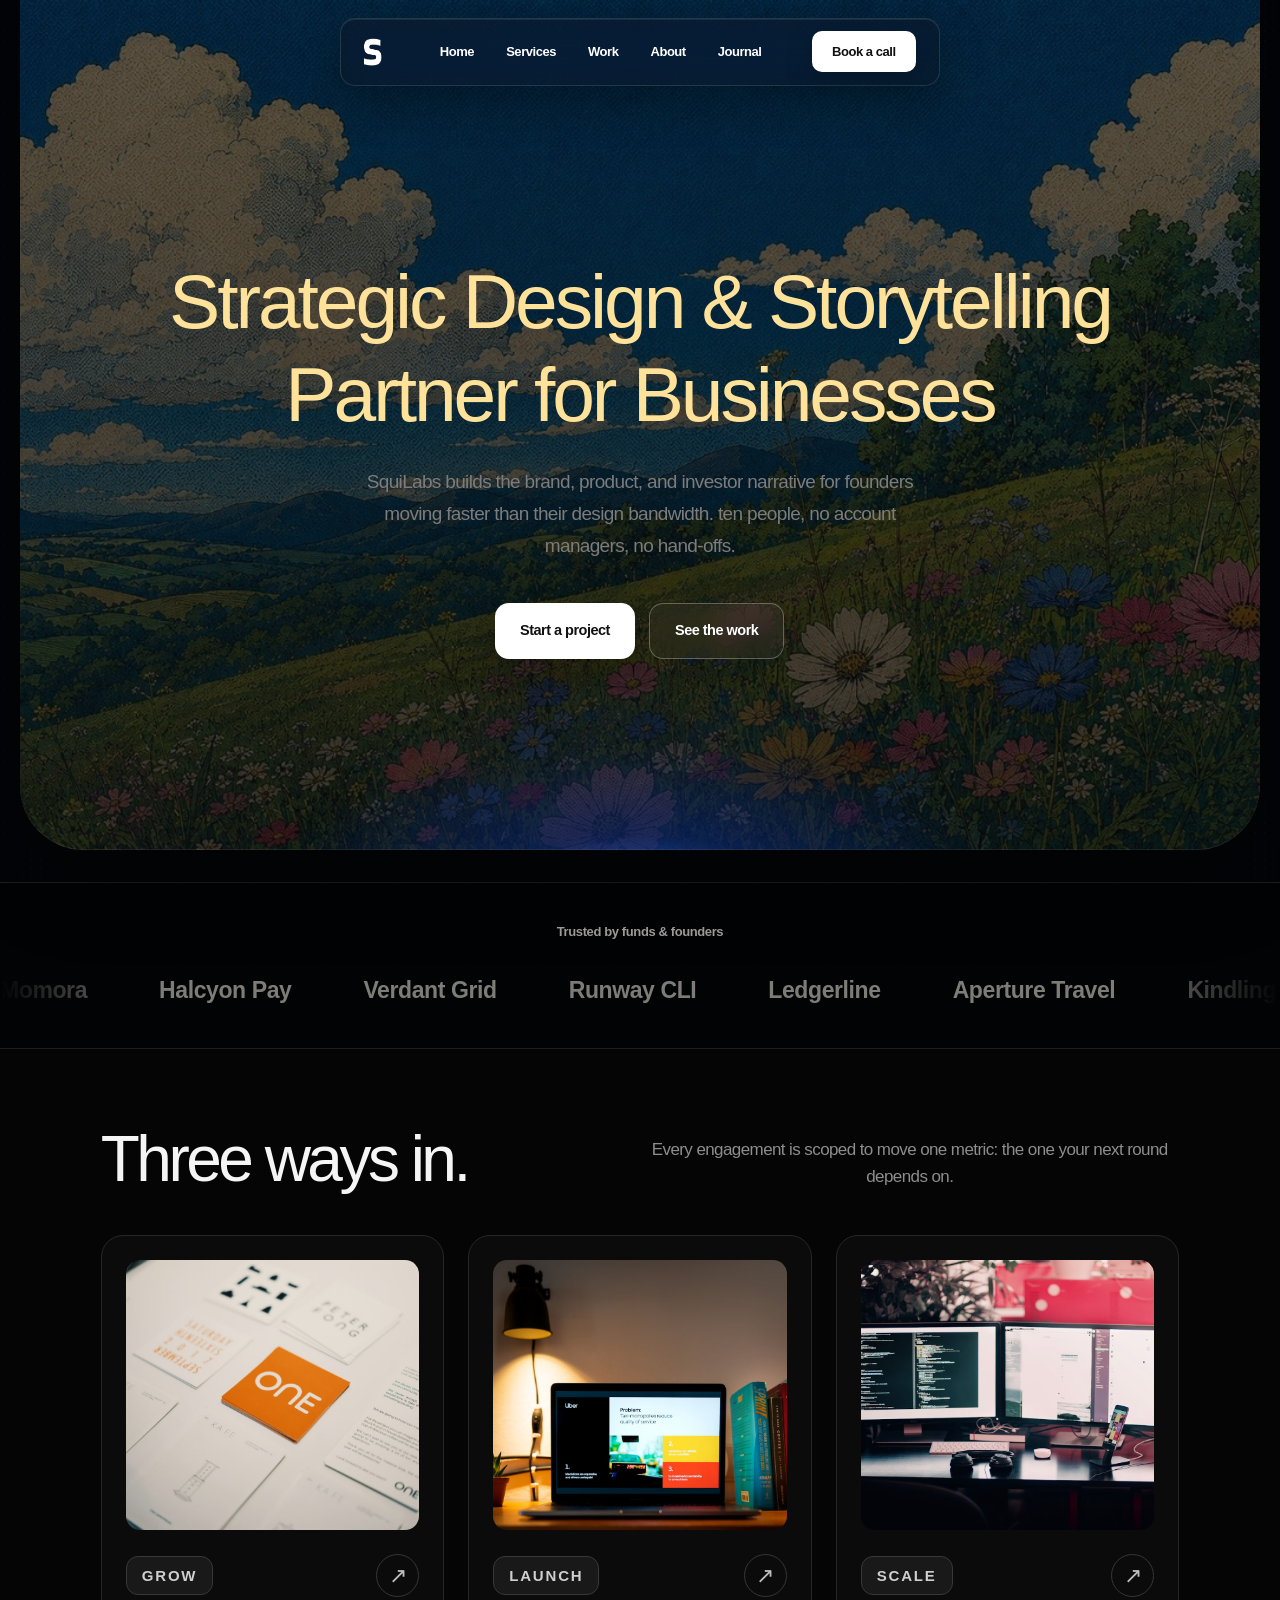
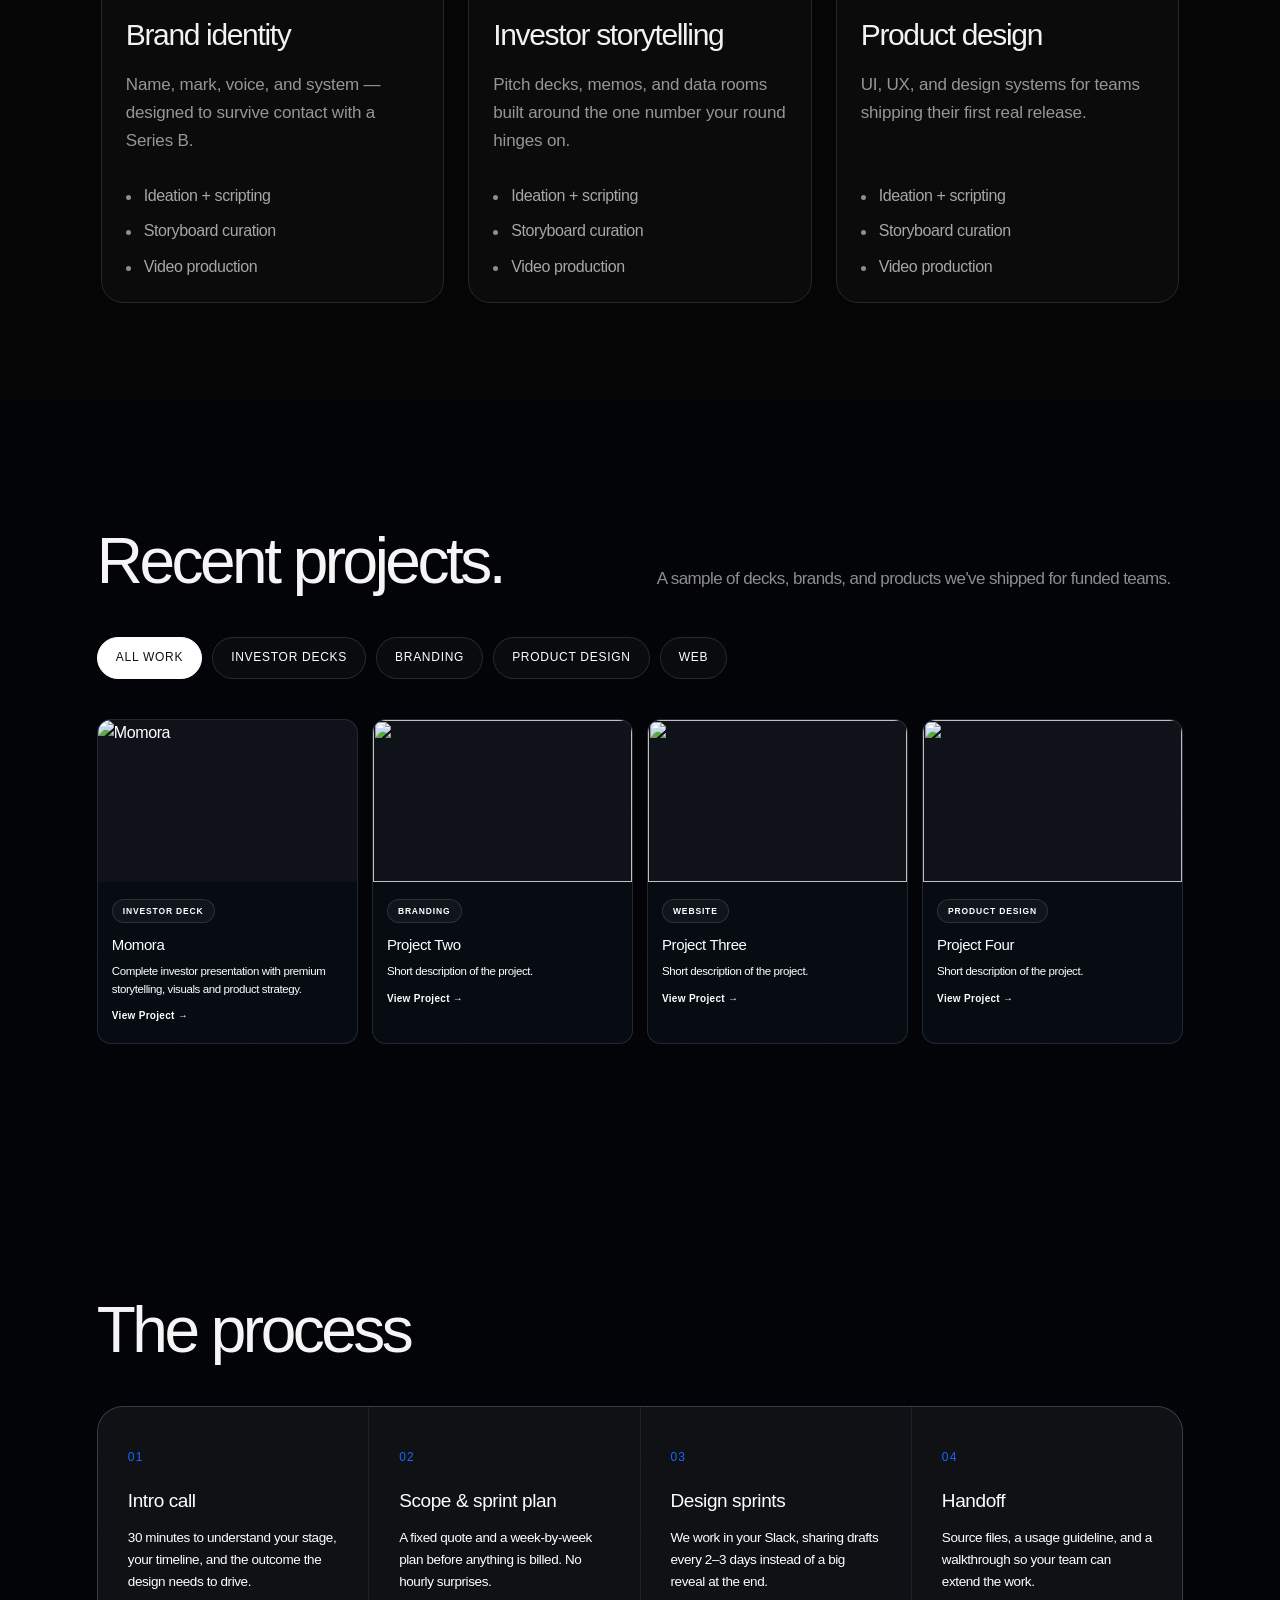
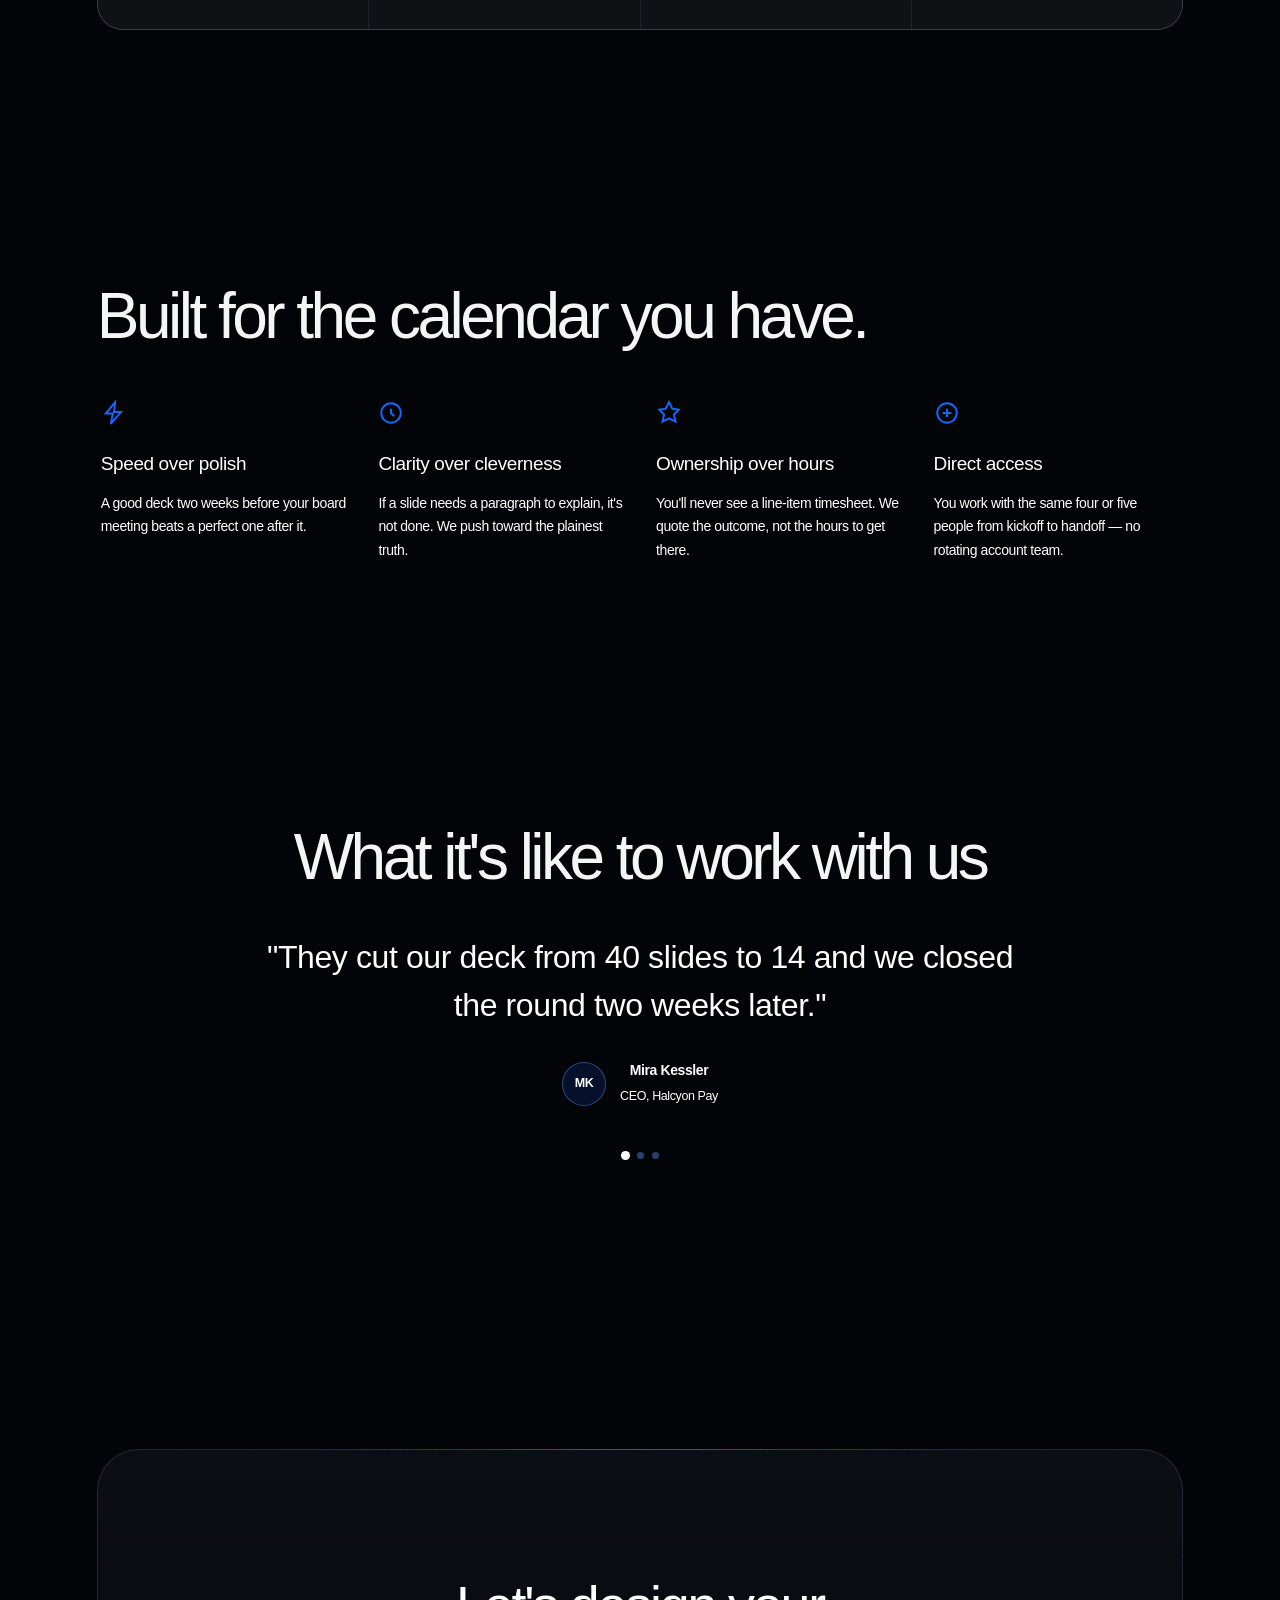
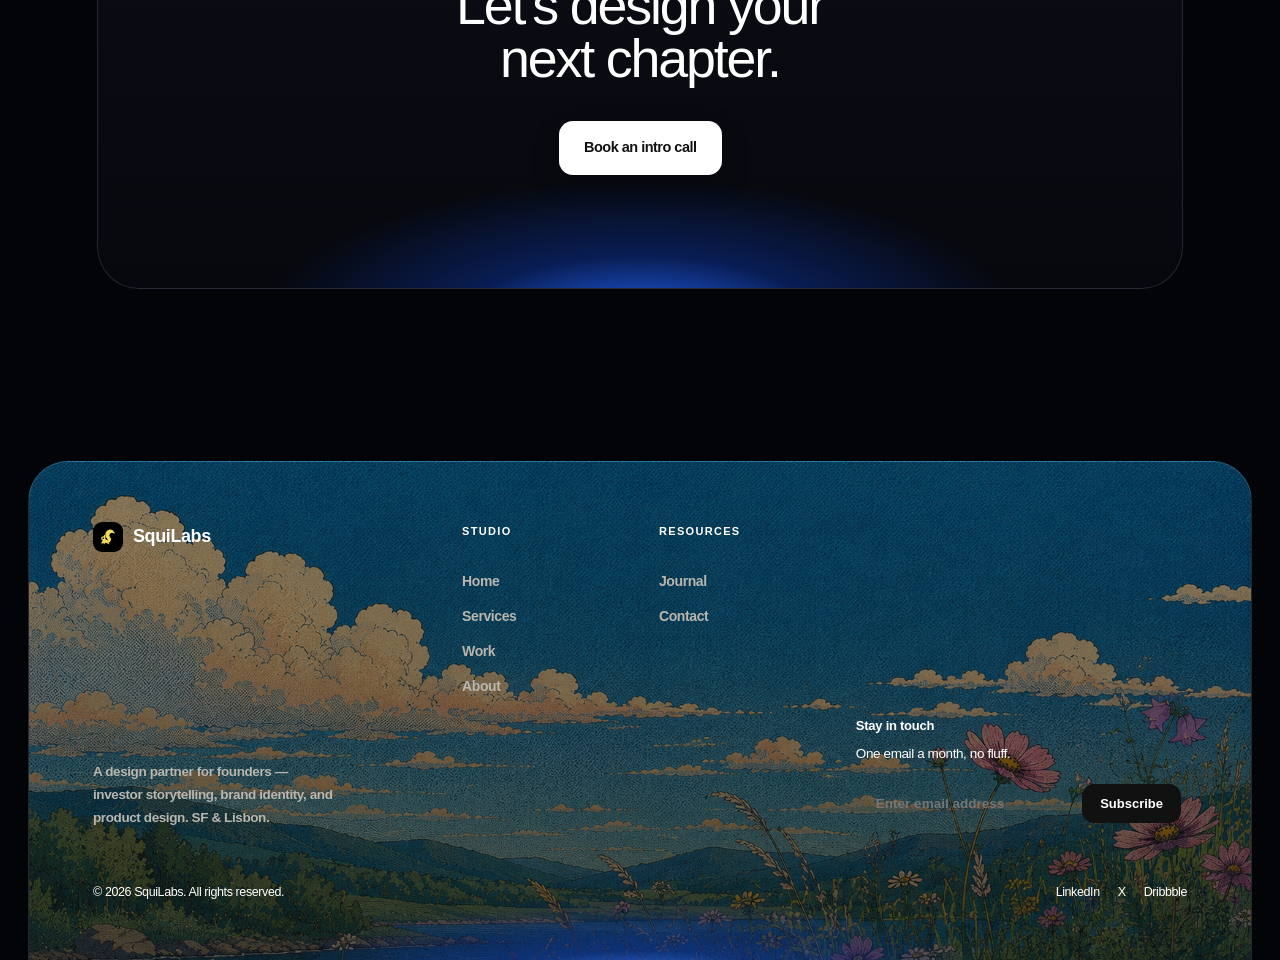
==== commit 3f188383: "Update image sources for service cards" ====
--- a/index.html
+++ b/index.html
@@ -99,7 +99,7 @@
   <article class="service-card-premium service-card-1 reveal" style="--i:0">
 
         <div class="service-image">
-      <img src="images/service-2.jpg" alt="Brand identity">
+      <img src="images/brand identity.jpeg" alt="Brand identity">
     </div>
 
     <div class="service-card-header">
@@ -128,7 +128,7 @@
   <article class="service-card-premium service-card-2 reveal" style="--i:1">
     
     <div class="service-image">
-  <img src="images/service-1.jpg" alt="Investor storytelling">
+  <img src="images/pitch deck.jpeg" alt="Investor storytelling">
 </div>
 
 <div class="service-card-header">
@@ -155,7 +155,7 @@
   <article class="service-card-premium service-card-3 reveal" style="--i:2">
 
     <div class="service-image">
-      <img src="images/service-3.jpg" alt="Product design">
+      <img src="images/web.jpeg" alt="Product design">
     </div>
 
     <div class="service-card-header">
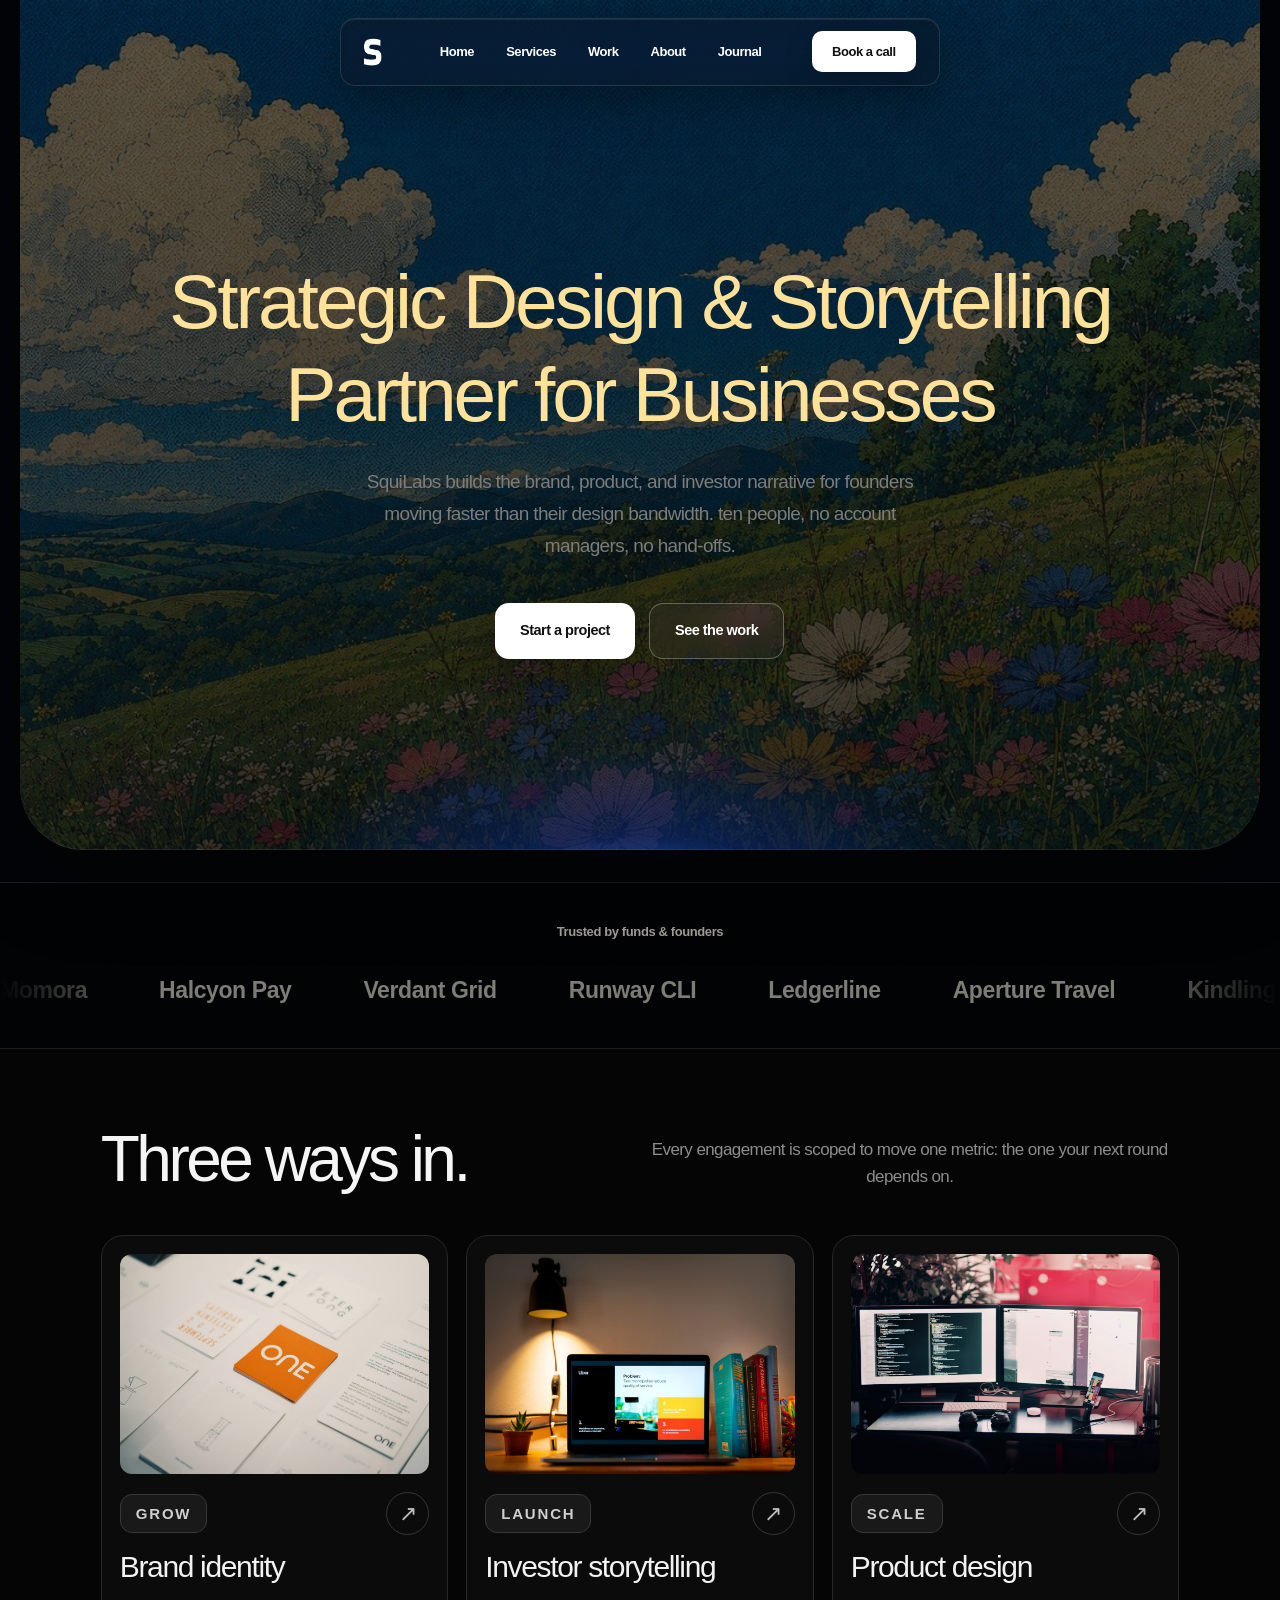
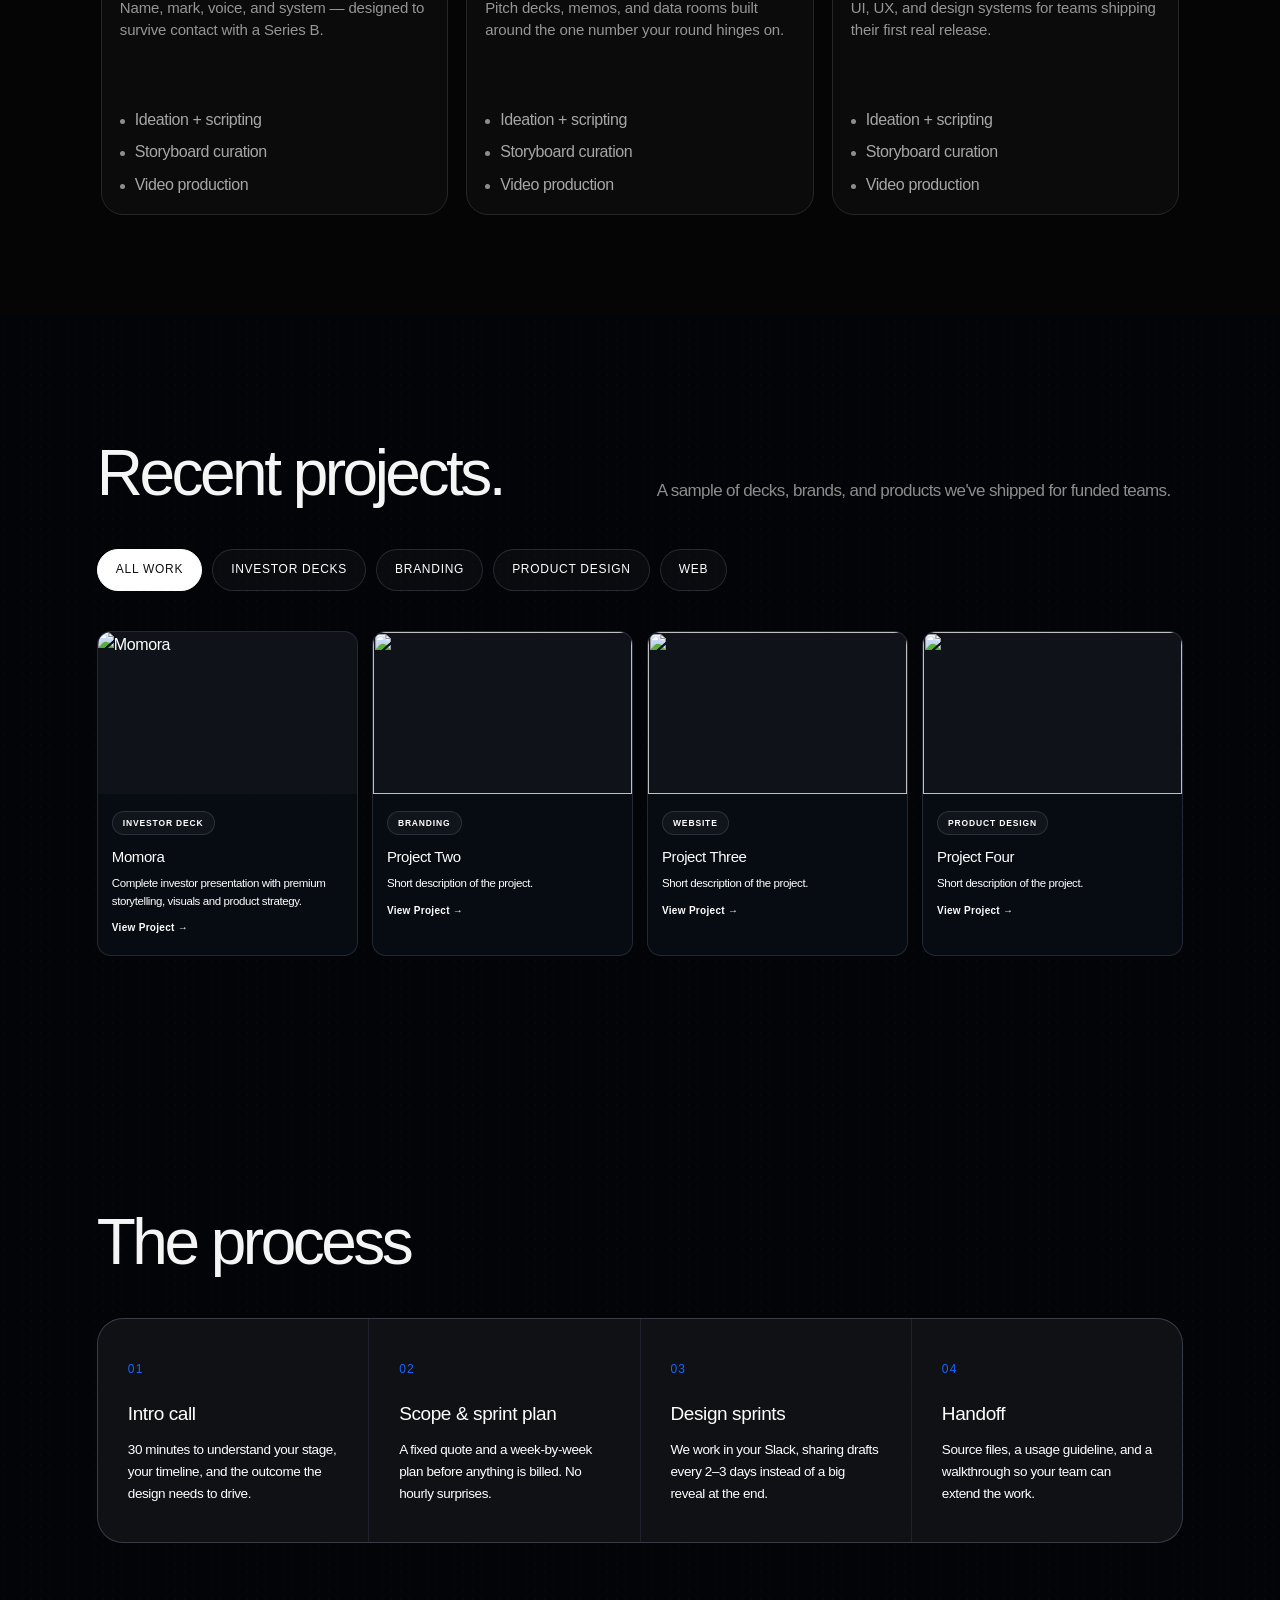
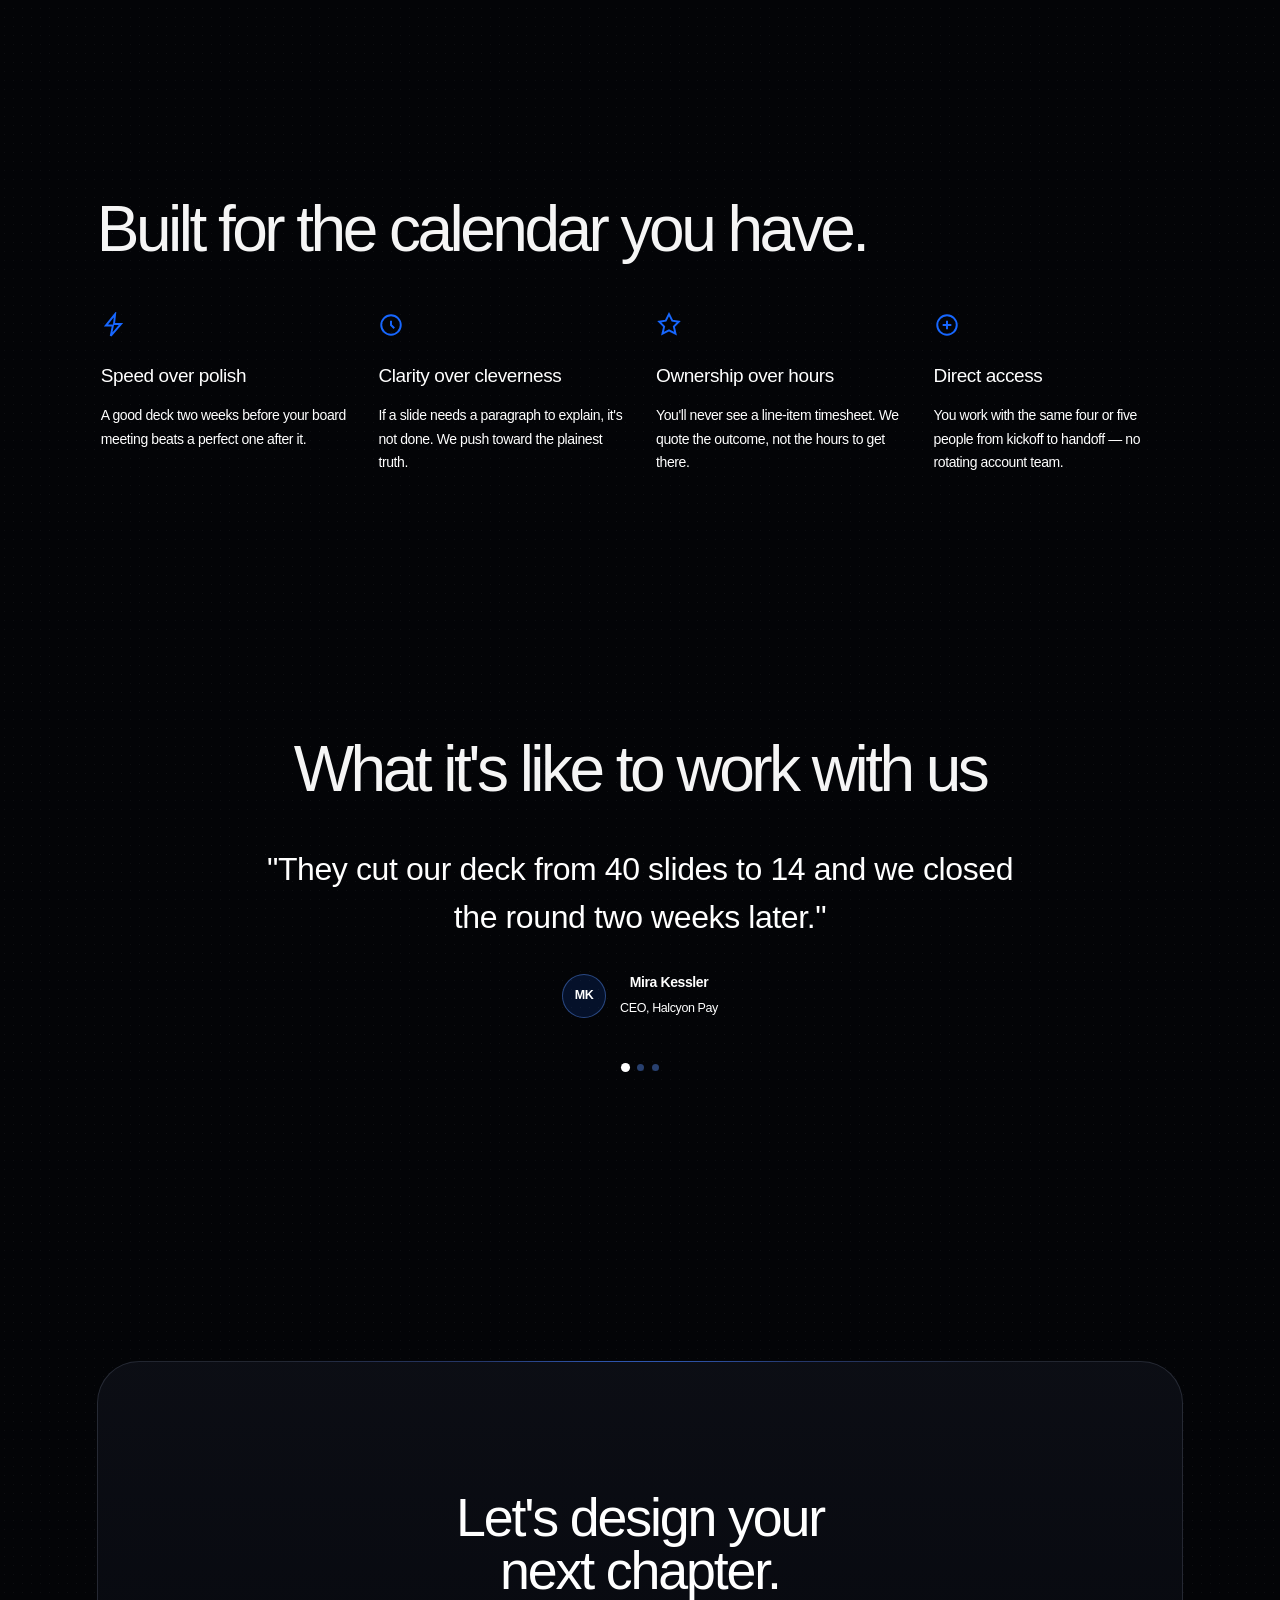
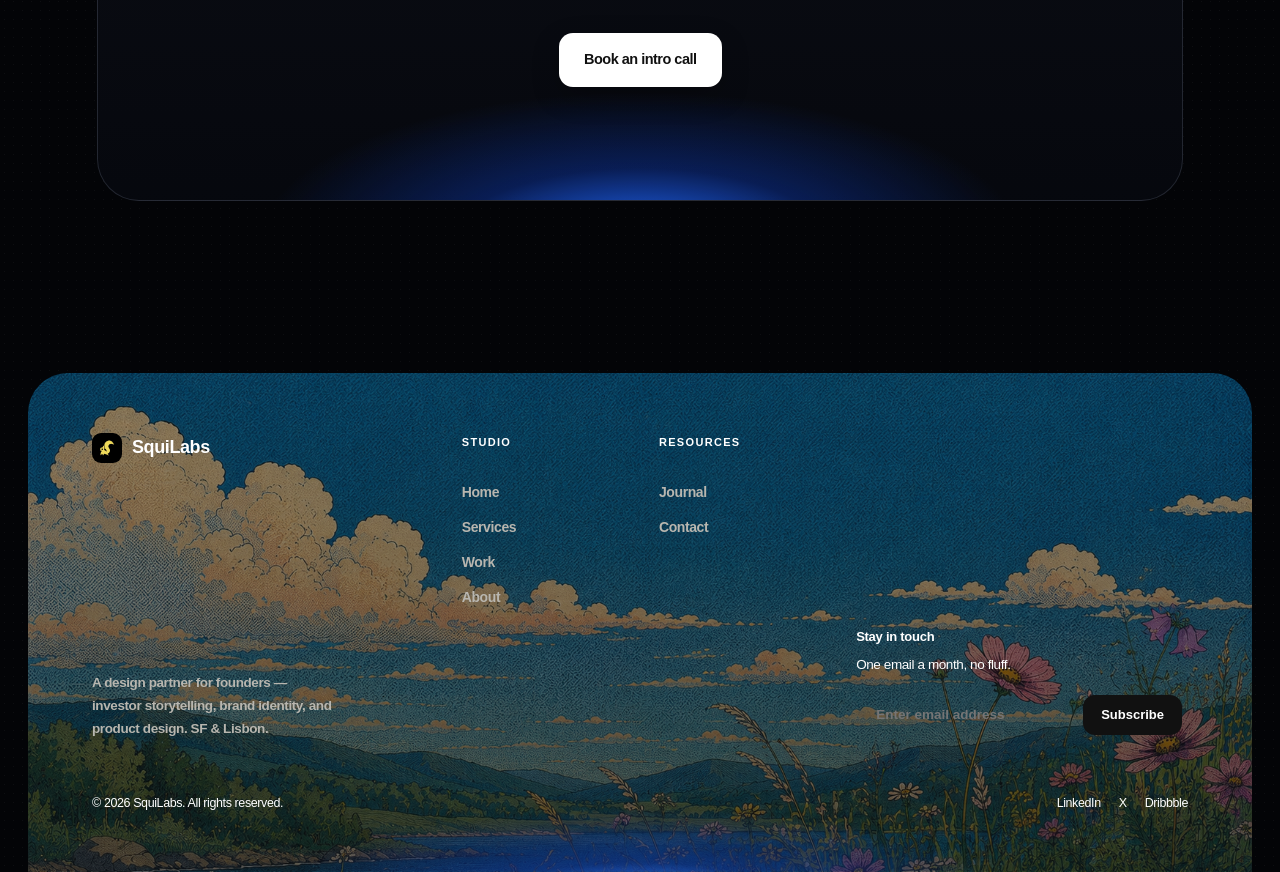
==== commit ab44515f: "Update image source for Momora project card" ====
--- a/index.html
+++ b/index.html
@@ -203,7 +203,7 @@
 
         <a href="project-momora.html" class="work-card reveal" data-category="investor-decks">
           <div class="work-card-media">
-            <img src=\images\projects\momora\momora.jpg" alt="Momora">
+            <img src=\images\projects\momora\Momora Pitch Deck card cover 1.png" alt="Momora">
           </div>
           <div class="work-card-body">
             <span class="work-tag">Investor Deck</span>
--- a/styles.css
+++ b/styles.css
@@ -698,7 +698,7 @@
 .services-grid {
   display: grid;
   grid-template-columns: repeat(3, minmax(0, 1fr));
-  gap: 24px;
+  gap: 18px;
   align-items: stretch;
 }
 
@@ -713,9 +713,9 @@
   flex-direction: column;
 
   min-width: 0;
-  min-height: 650px;
-
-  padding: 24px;
+  min-height: 580px;
+
+  padding: 18px;
 
   background: #0b0b0b;
 
@@ -750,13 +750,13 @@
   position: relative;
 
   width: 100%;
-  height: 270px;
-
-  margin-bottom: 24px;
+  height: 220px;
+
+  margin-bottom: 18px;
 
   overflow: hidden;
 
-  border-radius: 14px;
+  border-radius: 12px;
 
   background: #111;
 }
@@ -788,7 +788,7 @@
 
   width: 100%;
 
-  margin-bottom: 22px;
+  margin-bottom: 16px;
 }
 
 
@@ -864,7 +864,7 @@
 ================================ */
 
 .service-card-premium h3 {
-  margin: 0 0 20px;
+  margin: 0 0 14px;
 
   color: #f2f2f2;
 
@@ -887,10 +887,10 @@
 
   color: #969696;
 
-  font-size: 17px;
+  font-size: 15px;
   font-weight: 500;
 
-  line-height: 1.65;
+  line-height: 1.5;
   letter-spacing: -0.01em;
 }
 
@@ -903,10 +903,10 @@
   display: flex;
   flex-direction: column;
 
-  gap: 13px;
+  gap: 10px;
 
   margin: auto 0 0;
-  padding: 30px 0 0;
+  padding: 22px 0 0;
 
   list-style: none;
 }
@@ -914,7 +914,7 @@
 .service-list li {
   position: relative;
 
-  padding-left: 18px;
+  padding-left: 15px;
 
   color: #a7a7a7;
 
@@ -1346,11 +1346,9 @@
    Footer
    ========================================================================== */
 .footer-premium {
-  border-top: 1px solid var(--border);
   padding-top: 0;
   background: linear-gradient(90deg, #050507 0%, #050507 34%, #1a1b20 34%, #111214 100%);
   margin: 44px auto 0;
-  border: 1px solid rgba(255,255,255,.14);
   border-radius: 40px 40px 0 0;
   overflow: hidden;
   position: relative;
@@ -1838,16 +1836,6 @@
 /* ==========================================================================
    Responsive
    ========================================================================== */
-@media (prefers-reduced-motion: reduce) {
-  html {
-    scroll-behavior: auto;
-  }
-  *, *::before, *::after {
-    animation-duration: 0.001ms !important;
-    animation-iteration-count: 1 !important;
-    transition-duration: 0.001ms !important;
-  }
-}
 
 @media (max-width: 1180px) {
   .footer-premium-top {
@@ -1868,7 +1856,7 @@
 
 @media (max-width: 1080px) {
   .services-grid {
-    grid-template-columns: repeat(2, 1fr);
+    grid-template-columns: repeat(3, minmax(0, 1fr));
   }
   .why-grid {
     grid-template-columns: repeat(2, 1fr);
@@ -2077,4 +2065,131 @@
   .work-grid {
     grid-template-columns: 1fr;
   }
-}
+ .nav-float {
+    position: fixed;
+
+    top: 20px;
+    left: 50%;
+
+    width: calc(100% - 40px);
+    max-width: none;
+
+    height: 74px;
+
+    padding: 0;
+
+    transform: translateX(-50%);
+
+    display: flex;
+    align-items: center;
+    justify-content: space-between;
+
+    background: transparent;
+    border: none;
+    box-shadow: none;
+
+    backdrop-filter: none;
+    -webkit-backdrop-filter: none;
+
+    border-radius: 0;
+
+    z-index: 1000;
+  }
+
+
+  /* LEFT BUTTON */
+
+  .nav-brand {
+    width: 60px;
+    height: 60px;
+
+    margin: 0;
+
+    display: flex;
+    align-items: center;
+    justify-content: center;
+
+    background: rgba(10, 10, 10, 0.85);
+
+    border: 0.5px solid rgba(255, 255, 255, 0.14);
+    border-radius: 13px;
+
+    box-sizing: border-box;
+
+   left-padding:30px
+  }
+
+
+  .nav-brand img {
+    width: 42px;
+    height: 42px;
+    padding: 0;
+    object-fit: contain;
+  }
+
+
+  .nav-brand span {
+    display: none;
+  }
+
+
+  /* HIDE DESKTOP NAV */
+
+  .nav-links {
+    display: none;
+  }
+
+
+  /* RIGHT BUTTON */
+
+  .nav-burger {
+    width: 60px;
+    height: 60px;
+
+    margin: 0;
+    padding: 0;
+
+    display: flex;
+
+    align-items: center;
+    justify-content: center;
+
+    background: rgba(10, 10, 10, 0.85);
+
+    border: 0.5px solid rgba(255, 255, 255, 0.14);
+    border-radius: 13px;
+
+    box-sizing: border-box;
+  }
+
+
+  .nav-burger span {
+    width: 30px;
+    height: 2px;
+
+    margin: 3px 0;
+
+    background: #fff;
+  }
+
+.nav-actions {
+  display: flex;
+  align-items: center;
+  gap: 0;
+  padding: 0;
+  margin: 0;
+}
+
+.nav-actions .btn-gold {
+  display: none;
+}
+  .nav-float,
+  .nav-float.is-scrolled {
+    background: transparent !important;
+    border: none !important;
+    box-shadow: none !important;
+
+    backdrop-filter: none !important;
+    -webkit-backdrop-filter: none !important;
+  }
+}
